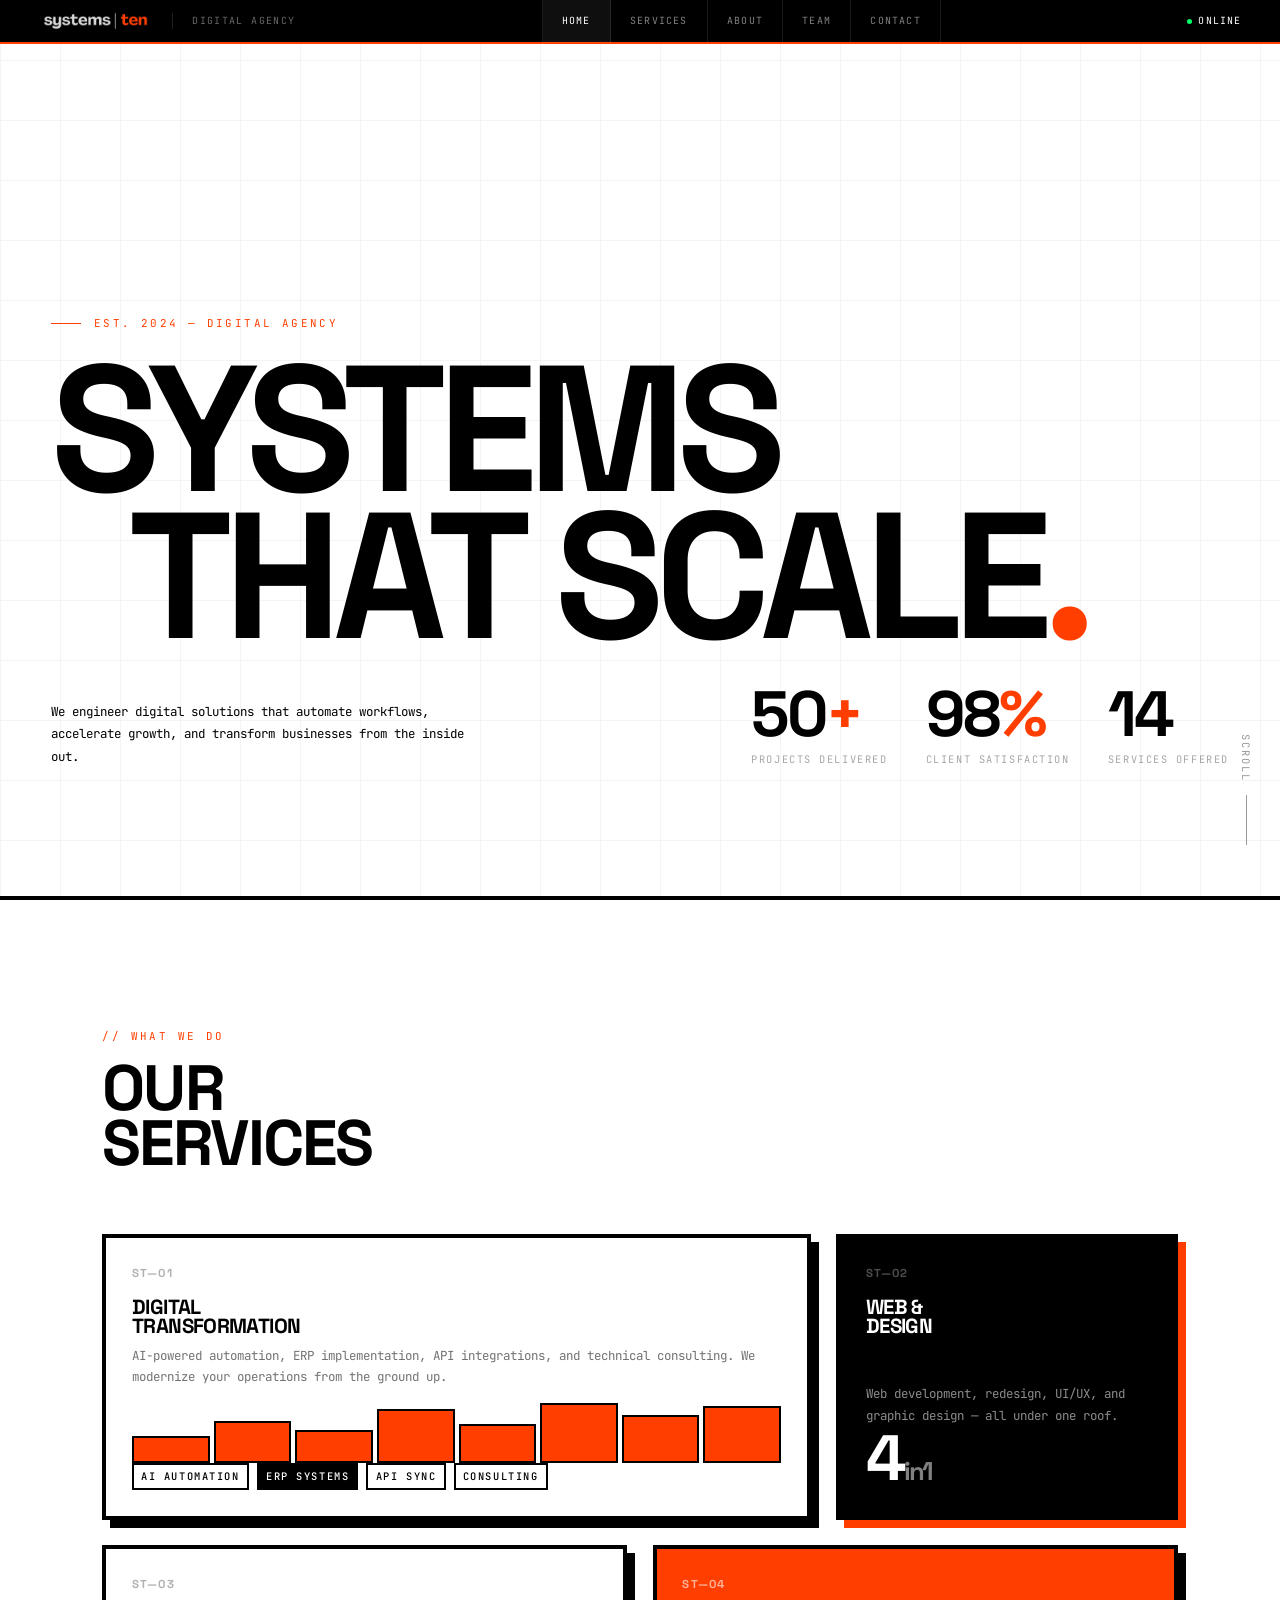
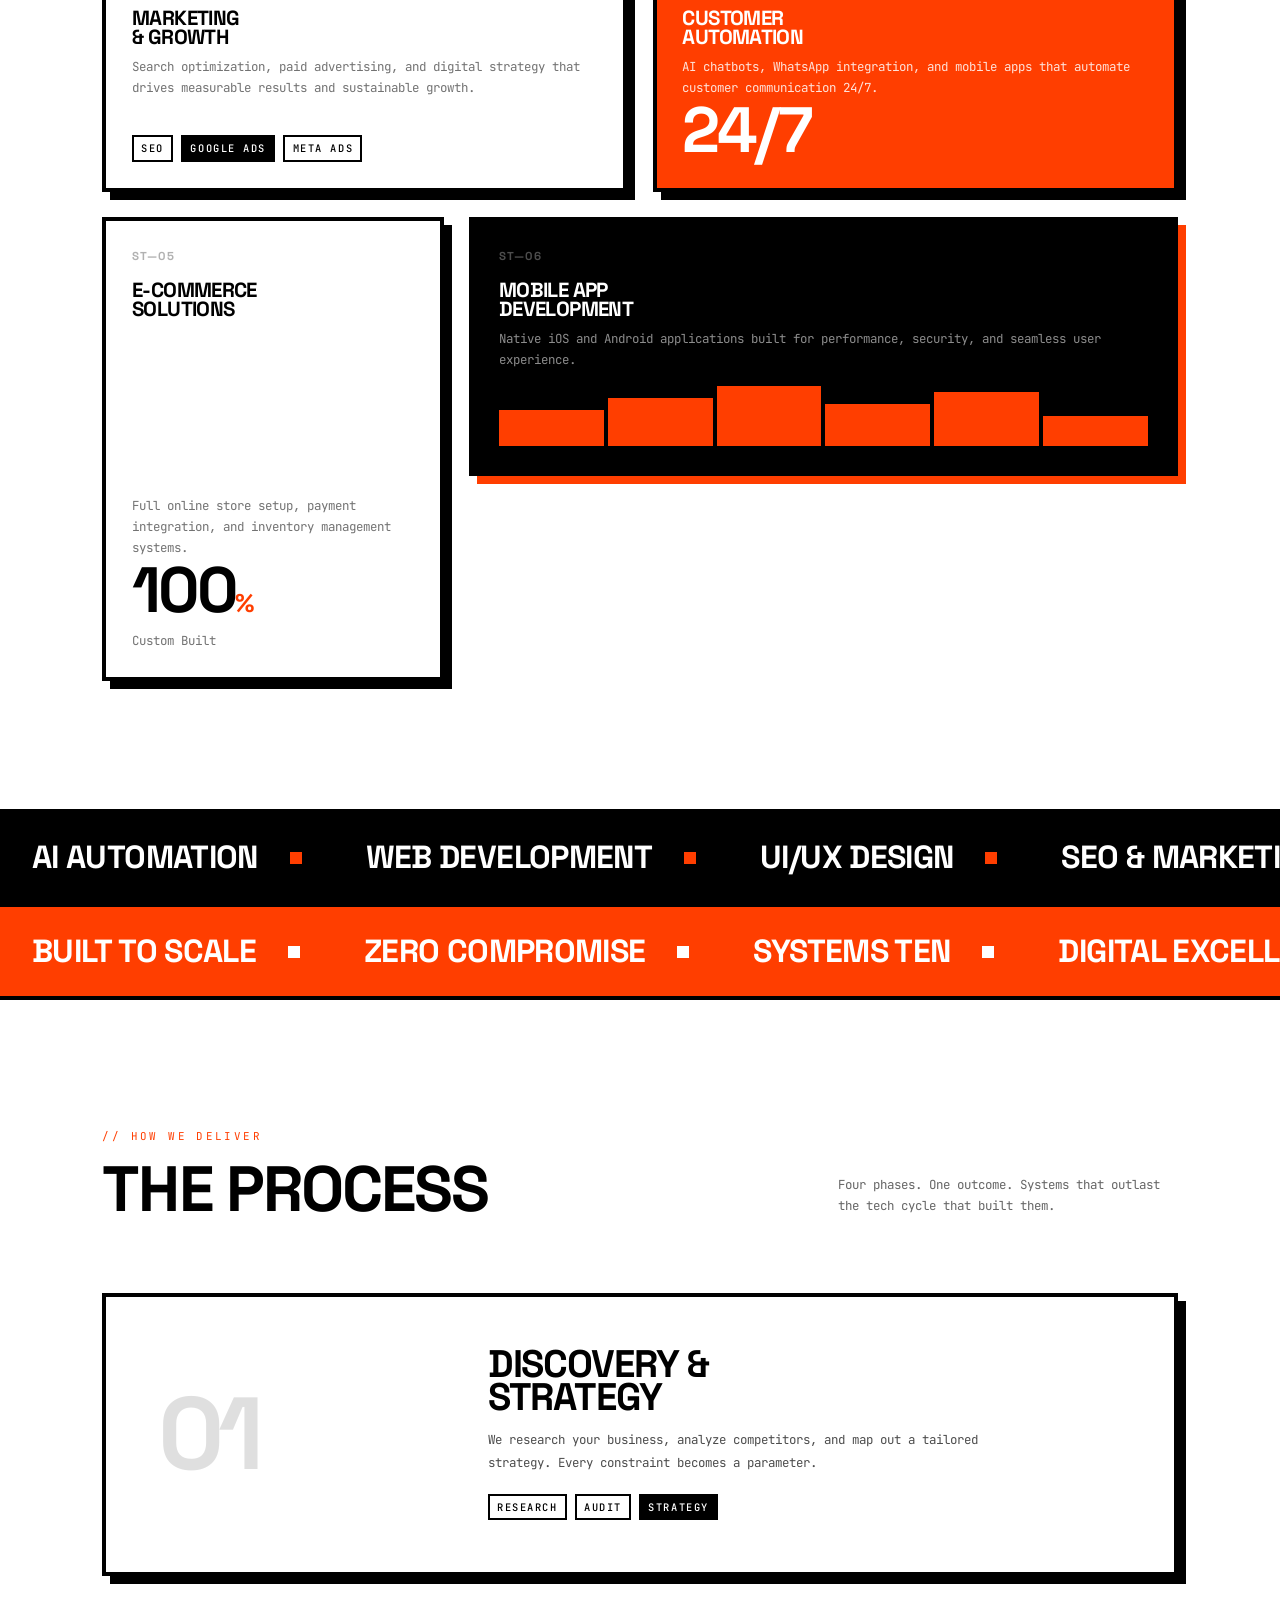
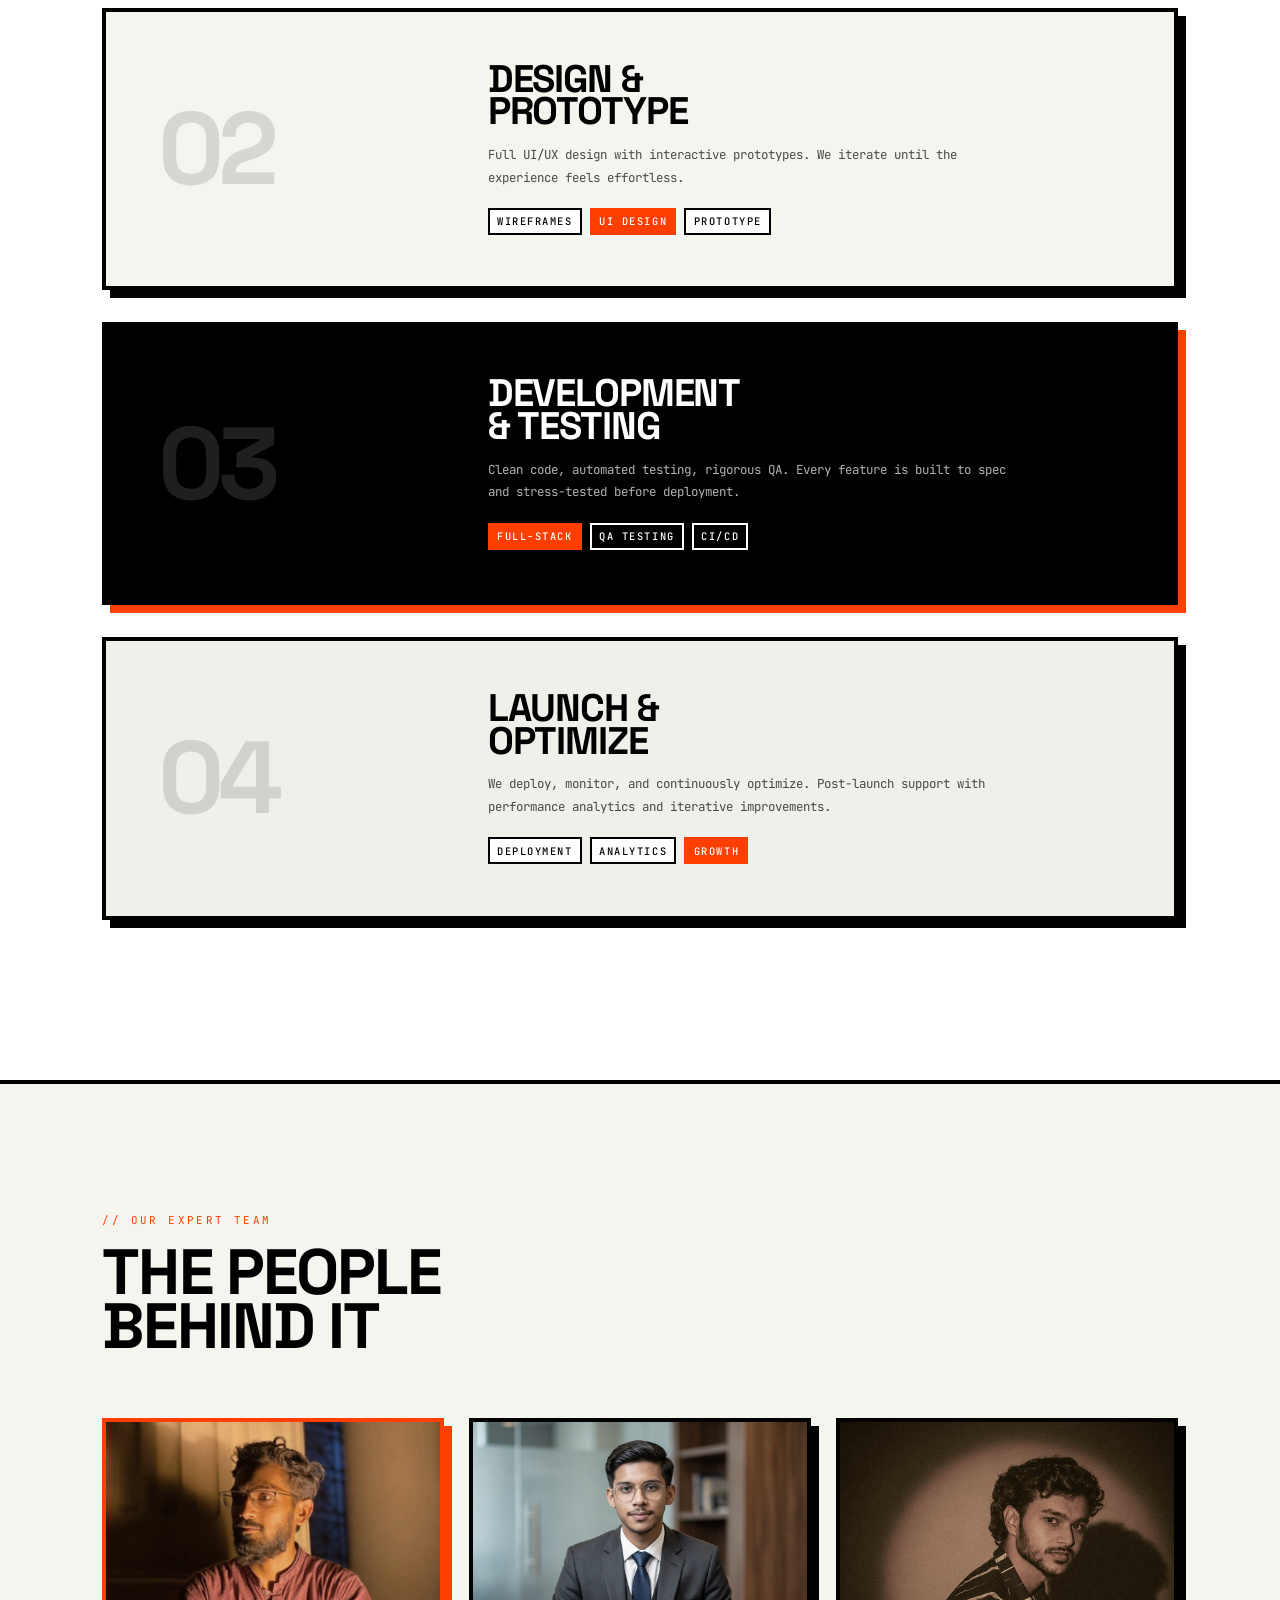
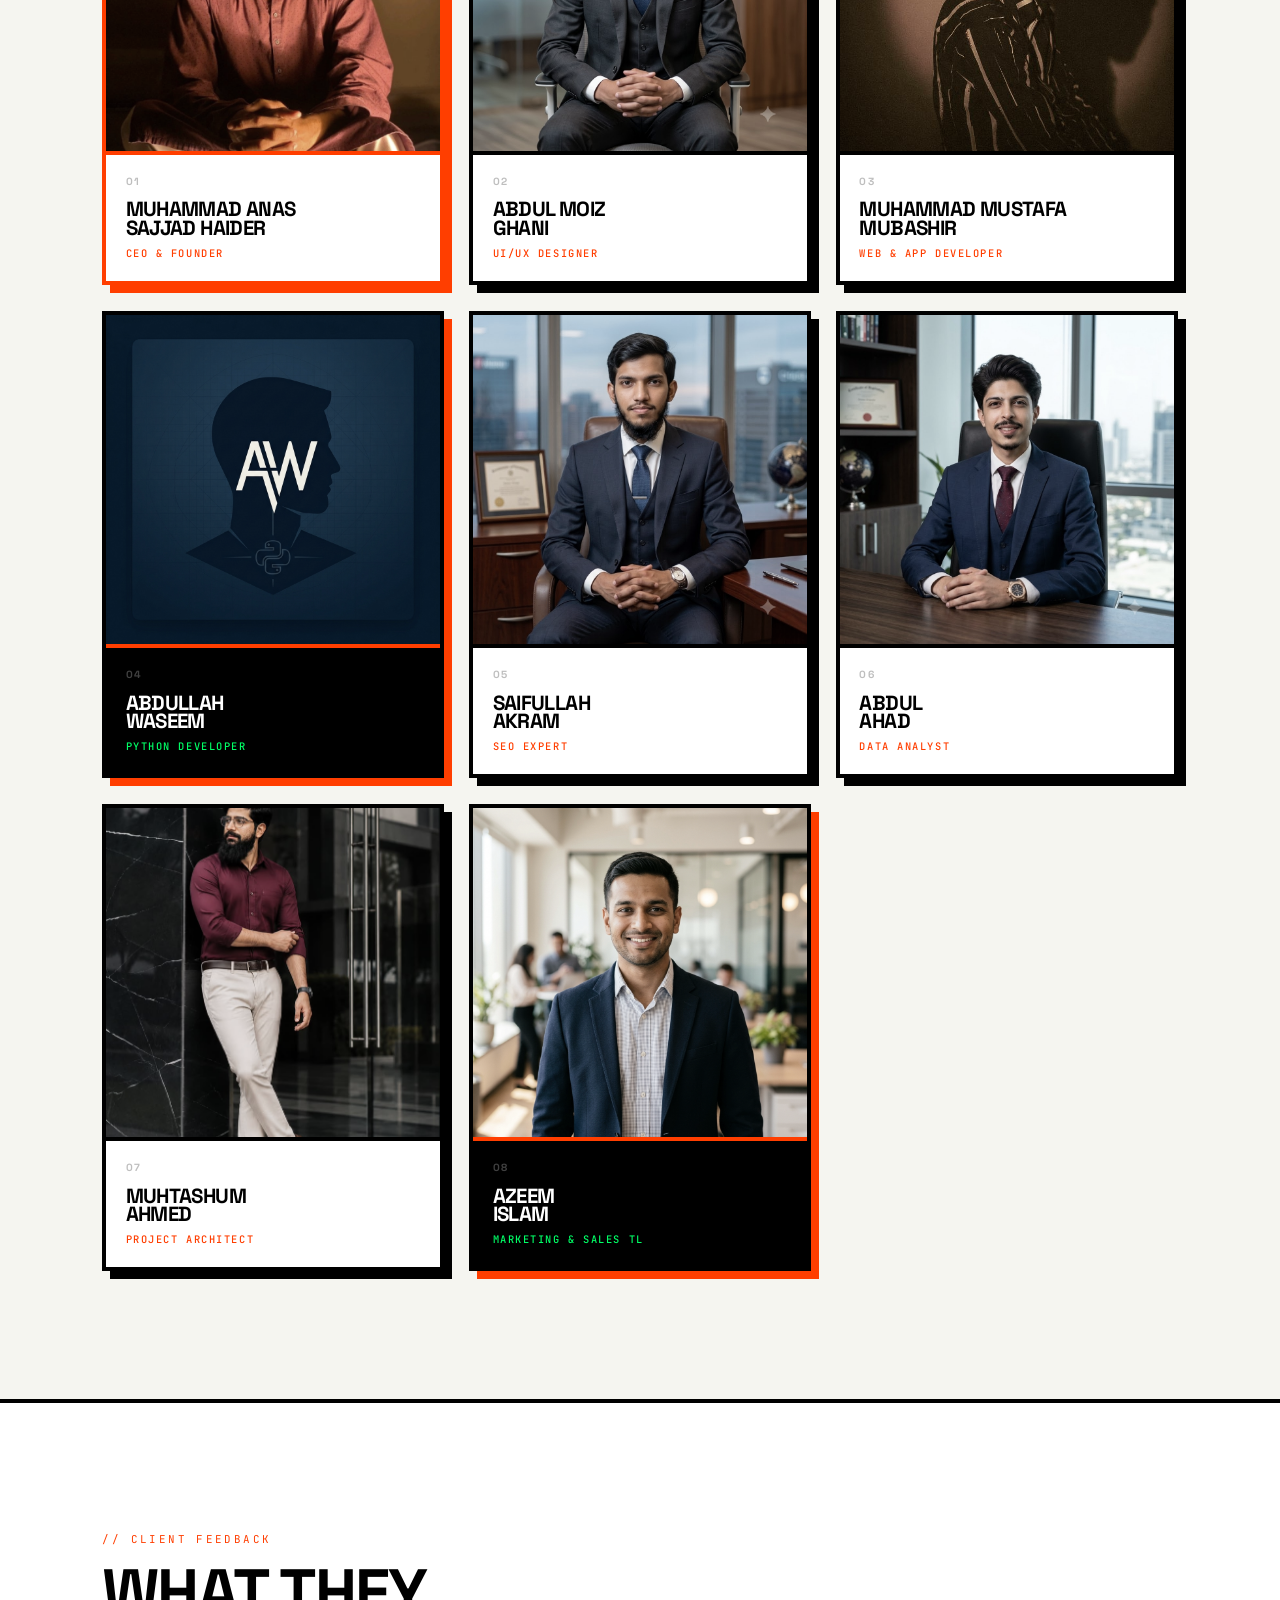
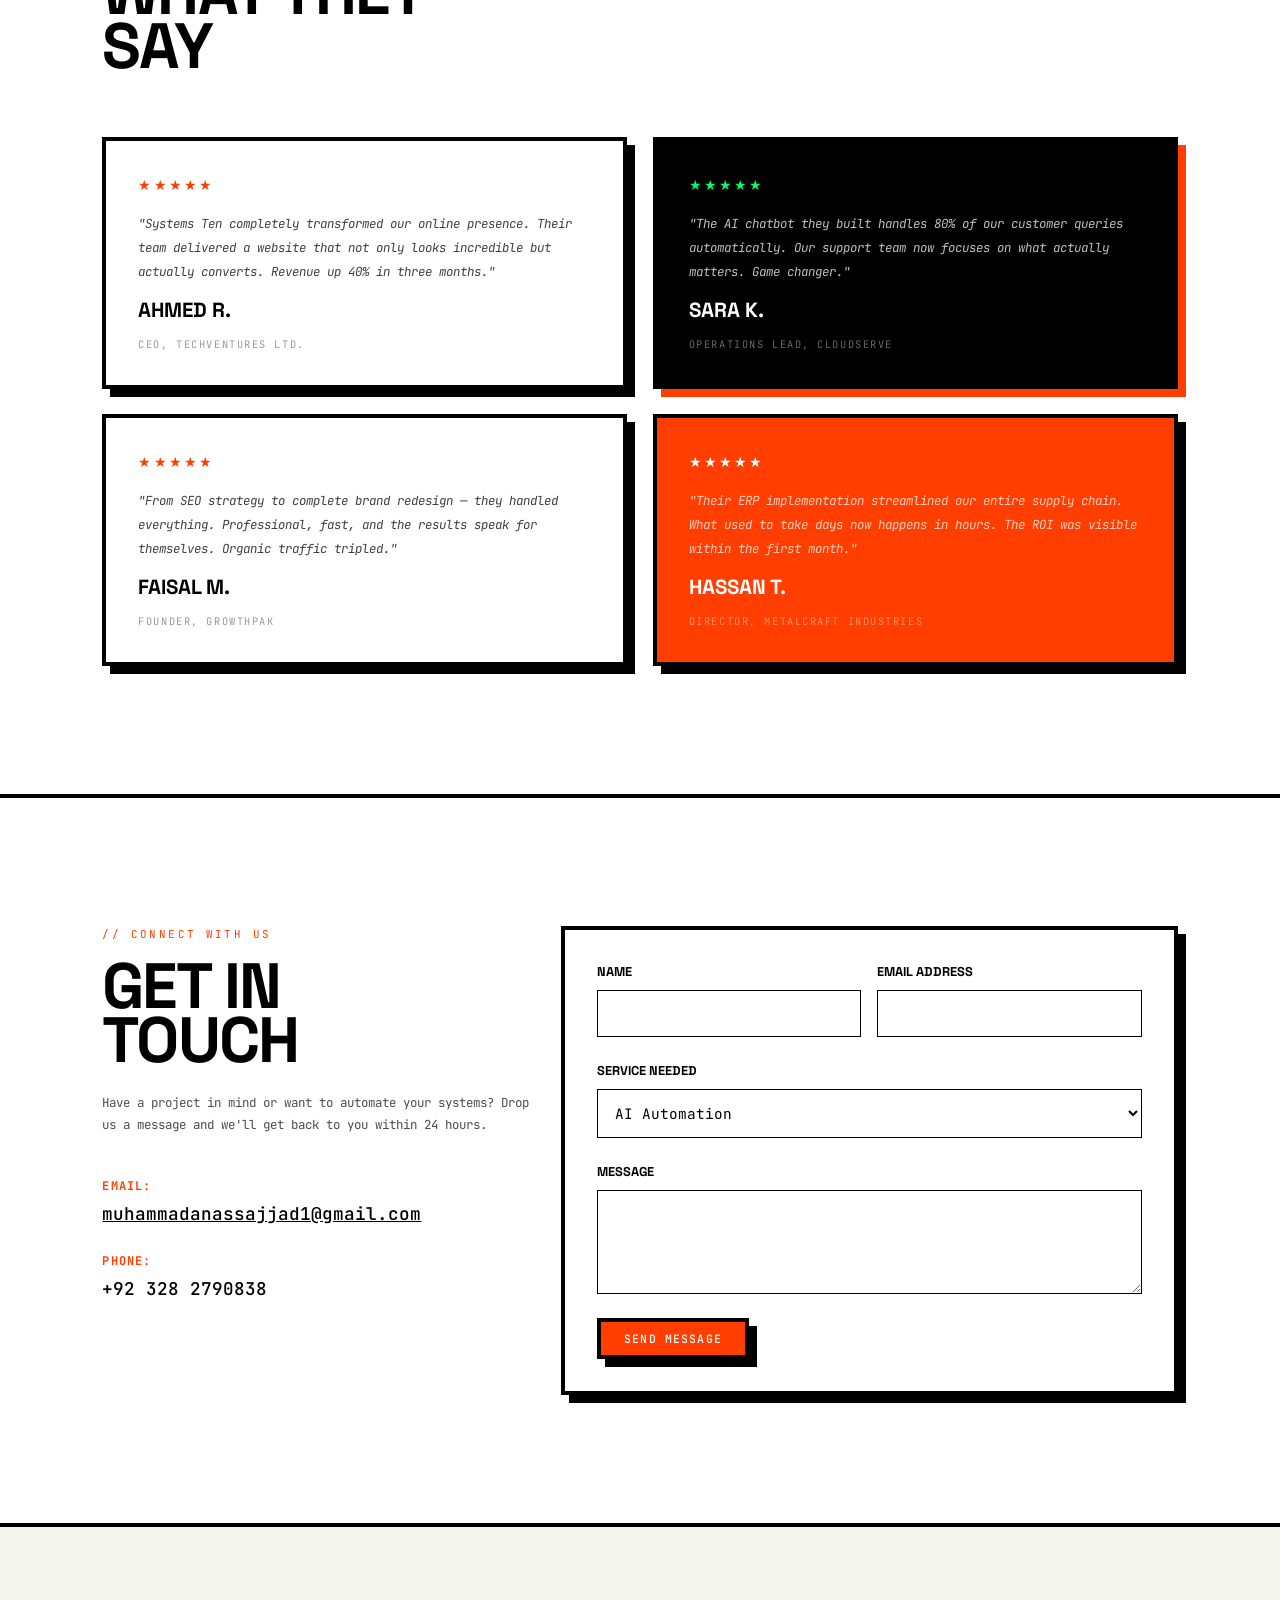
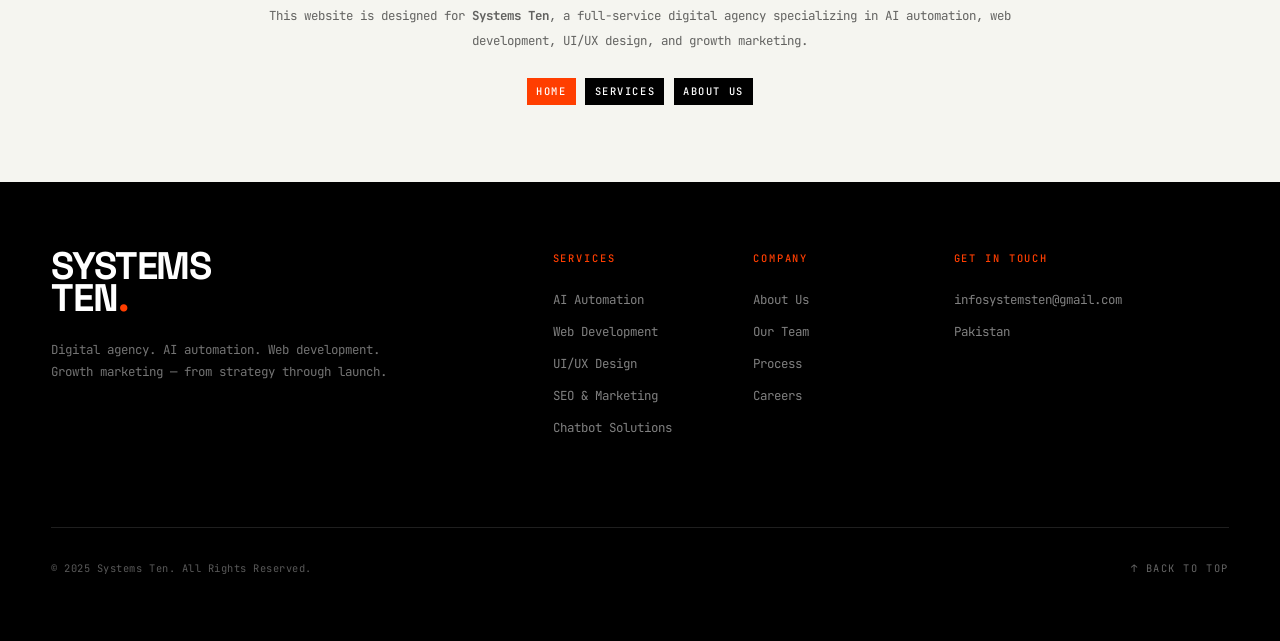
==== index.html @ d35c2219 "Add Muhtashum Ahmed and Azeem Islam to the team section" ====
<!DOCTYPE html>
<html lang="en">
<head>
<meta charset="UTF-8">
<meta name="viewport" content="width=device-width, initial-scale=1.0">
<link rel="icon" type="image/png" href="img/favicon.png">
<title>SYSTEMS TEN — Digital Agency That Builds Systems</title>
<meta name="description" content="Systems Ten delivers AI automation, web development, UI/UX design, and growth marketing. We build systems that scale.">
<link rel="preconnect" href="https://fonts.googleapis.com">
<link rel="preconnect" href="https://fonts.gstatic.com" crossorigin>
<link href="https://fonts.googleapis.com/css2?family=JetBrains+Mono:wght@400;500&family=Space+Grotesk:wght@400;700&display=swap" rel="stylesheet">
<link rel="stylesheet" href="css/axis-industrial.css">
<link rel="stylesheet" href="css/axis-main-page.css">

</head>
<body>

<!-- ====== HEADER ====== -->
<header class="header">
    <div class="header__inner">
        <div class="header__left">
            <a href="index.html" class="header__logo" aria-label="Systems Ten Home">
                <img src="img/logo.png" alt="systems | ten" class="header__logo-img">
            </a>
            <span class="header__sep"></span>
            <span class="header__product">Digital Agency</span>
        </div>
        <nav class="header__nav" id="headerNav">
            <a href="index.html" class="active">Home</a>
            <a href="landing-page.html">Services</a>
            <a href="the-observer.html">About</a>
            <a href="#team">Team</a>
            <a href="#contact">Contact</a>
        </nav>
        <div class="header__right">
            <div class="header__status"><span class="header__status-dot"></span><span>Online</span></div>
        </div>
        <button class="header__burger" id="headerBurger" aria-label="Toggle navigation" aria-expanded="false"><span></span><span></span><span></span></button>
    </div>
</header>


<!-- ====== HERO ====== -->
<section class="hero">
    <div class="hero__grid hero__grid--dense" aria-hidden="true"></div>
    <div class="hero__label reveal">Est. 2024 — Digital Agency</div>
    <h1 class="hero__title">
        <span class="line">Systems</span>
        <span class="line line--indent">That Scale<span class="accent-dot">.</span></span>
    </h1>
    <div class="hero__bottom">
        <p class="hero__desc reveal">We engineer digital solutions that automate workflows, accelerate growth, and transform businesses from the inside out.</p>
        <div class="hero__stats reveal">
            <div><div class="hero__stat-num">50<span class="accent">+</span></div><div class="hero__stat-label">Projects Delivered</div></div>
            <div><div class="hero__stat-num">98<span class="accent">%</span></div><div class="hero__stat-label">Client Satisfaction</div></div>
            <div><div class="hero__stat-num">14</div><div class="hero__stat-label">Services Offered</div></div>
        </div>
    </div>
    <div class="hero__scroll-cue" aria-hidden="true">Scroll</div>
</section>


<!-- ====== BENTO SERVICES ====== -->
<section class="section" id="services">
    <div class="container">
        <div class="section__header reveal">
            <div class="section__eyebrow">// What We Do</div>
            <h2 class="section__title">Our<br>Services</h2>
        </div>
        <div class="bento__grid">
            <a href="#contact" class="bento-card bento-card--wide reveal">
                <div class="bento-card__number">ST—01</div>
                <div><h3 class="bento-card__title">Digital<br>Transformation</h3><p class="bento-card__text">AI-powered automation, ERP implementation, API integrations, and technical consulting. We modernize your operations from the ground up.</p></div>
                <div class="bar-chart"><div class="bar-chart__col" style="height:45%"></div><div class="bar-chart__col" style="height:70%"></div><div class="bar-chart__col" style="height:55%"></div><div class="bar-chart__col" style="height:90%"></div><div class="bar-chart__col" style="height:65%"></div><div class="bar-chart__col" style="height:100%"></div><div class="bar-chart__col" style="height:80%"></div><div class="bar-chart__col" style="height:95%"></div></div>
                <div style="align-self:end;display:flex;flex-wrap:wrap;gap:0.5rem"><span class="tag">AI Automation</span><span class="tag tag--filled">ERP Systems</span><span class="tag">API Sync</span><span class="tag">Consulting</span></div>
            </a>
            <a href="#contact" class="bento-card bento-card--narrow bento-card--dark reveal">
                <div class="bento-card__number">ST—02</div>
                <h3 class="bento-card__title">Web &<br>Design</h3>
                <p class="bento-card__text" style="opacity:0.55">Web development, redesign, UI/UX, and graphic design — all under one roof.</p>
                <div class="bento-card__stat">4<span style="font-size:0.4em;opacity:0.5">in1</span></div>
            </a>
            <a href="#contact" class="bento-card bento-card--mid reveal">
                <div class="bento-card__number">ST—03</div>
                <div><h3 class="bento-card__title">Marketing<br>& Growth</h3><p class="bento-card__text">Search optimization, paid advertising, and digital strategy that drives measurable results and sustainable growth.</p></div>
                <div style="align-self:end;display:flex;flex-wrap:wrap;gap:0.5rem"><span class="tag">SEO</span><span class="tag tag--filled">Google Ads</span><span class="tag">Meta Ads</span></div>
            </a>
            <a href="#contact" class="bento-card bento-card--mid bento-card--safety reveal">
                <div class="bento-card__number" style="opacity:0.6">ST—04</div>
                <h3 class="bento-card__title">Customer<br>Automation</h3>
                <p class="bento-card__text" style="opacity:0.85">AI chatbots, WhatsApp integration, and mobile apps that automate customer communication 24/7.</p>
                <div class="bento-card__stat">24/7</div>
            </a>
            <a href="#contact" class="bento-card bento-card--narrow bento-card--tall reveal">
                <div class="bento-card__number">ST—05</div>
                <h3 class="bento-card__title">E-Commerce<br>Solutions</h3>
                <p class="bento-card__text">Full online store setup, payment integration, and inventory management systems.</p>
                <div style="align-self:end"><div class="bento-card__stat">100<span class="accent" style="font-size:0.4em">%</span></div><div class="bento-card__text" style="margin-top:0.5rem">Custom Built</div></div>
            </a>
            <a href="#contact" class="bento-card bento-card--wide bento-card--dark reveal">
                <div class="bento-card__number">ST—06</div>
                <div><h3 class="bento-card__title">Mobile App<br>Development</h3><p class="bento-card__text" style="opacity:0.55">Native iOS and Android applications built for performance, security, and seamless user experience.</p></div>
                <div class="bar-chart"><div class="bar-chart__col" style="height:60%"></div><div class="bar-chart__col" style="height:80%"></div><div class="bar-chart__col" style="height:100%"></div><div class="bar-chart__col" style="height:70%"></div><div class="bar-chart__col" style="height:90%"></div><div class="bar-chart__col" style="height:50%"></div></div>
            </a>
        </div>
    </div>
</section>


<!-- ====== TICKER ====== -->
<div class="ticker" aria-hidden="true"><div class="ticker__track"><span class="ticker__item">AI Automation</span><span class="ticker__item">Web Development</span><span class="ticker__item">UI/UX Design</span><span class="ticker__item">SEO & Marketing</span><span class="ticker__item">Chatbot Solutions</span><span class="ticker__item">ERP Systems</span><span class="ticker__item">Graphic Design</span><span class="ticker__item">E-Commerce</span><span class="ticker__item">AI Automation</span><span class="ticker__item">Web Development</span><span class="ticker__item">UI/UX Design</span><span class="ticker__item">SEO & Marketing</span><span class="ticker__item">Chatbot Solutions</span><span class="ticker__item">ERP Systems</span><span class="ticker__item">Graphic Design</span><span class="ticker__item">E-Commerce</span></div></div>
<div class="ticker ticker--reverse ticker--safety" aria-hidden="true"><div class="ticker__track"><span class="ticker__item">Built to Scale</span><span class="ticker__item">Zero Compromise</span><span class="ticker__item">Systems Ten</span><span class="ticker__item">Digital Excellence</span><span class="ticker__item">On Time — On Budget</span><span class="ticker__item">Systems Ten</span><span class="ticker__item">Built to Scale</span><span class="ticker__item">Zero Compromise</span><span class="ticker__item">Systems Ten</span><span class="ticker__item">Digital Excellence</span><span class="ticker__item">On Time — On Budget</span><span class="ticker__item">Systems Ten</span></div></div>


<!-- ====== THE PROCESS ====== -->
<section class="section" id="process">
    <div class="container">
        <div class="stack__header reveal">
            <div><div class="section__eyebrow">// How We Deliver</div><h2 class="section__title">The Process</h2></div>
            <p class="stack__subtitle">Four phases. One outcome. Systems that outlast the tech cycle that built them.</p>
        </div>
        <div>
            <article class="stack__card reveal"><div class="stack__card-left"><div class="stack__card-step">01</div></div><div class="stack__card-right"><h3 class="stack__card-title">Discovery &<br>Strategy</h3><p class="stack__card-text">We research your business, analyze competitors, and map out a tailored strategy. Every constraint becomes a parameter.</p><div class="stack__card-tags"><span class="tag">Research</span><span class="tag">Audit</span><span class="tag tag--filled">Strategy</span></div></div></article>
            <article class="stack__card reveal"><div class="stack__card-left"><div class="stack__card-step">02</div></div><div class="stack__card-right"><h3 class="stack__card-title">Design &<br>Prototype</h3><p class="stack__card-text">Full UI/UX design with interactive prototypes. We iterate until the experience feels effortless.</p><div class="stack__card-tags"><span class="tag">Wireframes</span><span class="tag tag--safety">UI Design</span><span class="tag">Prototype</span></div></div></article>
            <article class="stack__card reveal"><div class="stack__card-left"><div class="stack__card-step">03</div></div><div class="stack__card-right"><h3 class="stack__card-title">Development<br>& Testing</h3><p class="stack__card-text">Clean code, automated testing, rigorous QA. Every feature is built to spec and stress-tested before deployment.</p><div class="stack__card-tags"><span class="tag tag--filled">Full-Stack</span><span class="tag">QA Testing</span><span class="tag">CI/CD</span></div></div></article>
            <article class="stack__card reveal"><div class="stack__card-left"><div class="stack__card-step">04</div></div><div class="stack__card-right"><h3 class="stack__card-title">Launch &<br>Optimize</h3><p class="stack__card-text">We deploy, monitor, and continuously optimize. Post-launch support with performance analytics and iterative improvements.</p><div class="stack__card-tags"><span class="tag">Deployment</span><span class="tag">Analytics</span><span class="tag tag--safety">Growth</span></div></div></article>
        </div>
    </div>
</section>


<!-- ====== TEAM ====== -->
<section class="section section--surface" id="team">
    <div class="container">
        <div class="section__header reveal">
            <div class="section__eyebrow">// Our Expert Team</div>
            <h2 class="section__title">The People<br>Behind It</h2>
        </div>
        <div class="team__grid">
            <div class="team-card team-card--featured reveal">
                <div class="team-card__img-wrap"><img src="img/anas.png" alt="Muhammad Anas Sajjad Haider" class="team-card__img" loading="lazy"></div>
                <div class="team-card__info">
                    <div class="team-card__number">01</div>
                    <h3 class="team-card__name">Muhammad Anas<br>Sajjad Haider</h3>
                    <div class="team-card__role">CEO & Founder</div>
                </div>
            </div>
            <div class="team-card reveal">
                <div class="team-card__img-wrap"><img src="img/moiz.jpg" alt="Abdul Moiz Ghani" class="team-card__img" loading="lazy"></div>
                <div class="team-card__info">
                    <div class="team-card__number">02</div>
                    <h3 class="team-card__name">Abdul Moiz<br>Ghani</h3>
                    <div class="team-card__role">UI/UX Designer</div>
                </div>
            </div>
            <div class="team-card reveal">
                <div class="team-card__img-wrap"><img src="img/mustafa.png" alt="Muhammad Mustafa Mubashir" class="team-card__img" loading="lazy"></div>
                <div class="team-card__info">
                    <div class="team-card__number">03</div>
                    <h3 class="team-card__name">Muhammad Mustafa<br>Mubashir</h3>
                    <div class="team-card__role">Web & App Developer</div>
                </div>
            </div>
            <div class="team-card team-card--dark reveal">
                <div class="team-card__img-wrap"><img src="img/abdullah.png" alt="Abdullah Waseem" class="team-card__img" loading="lazy"></div>
                <div class="team-card__info">
                    <div class="team-card__number">04</div>
                    <h3 class="team-card__name">Abdullah<br>Waseem</h3>
                    <div class="team-card__role">Python Developer</div>
                </div>
            </div>
            <div class="team-card reveal">
                <div class="team-card__img-wrap"><img src="img/saif.jpg" alt="Saifullah Akram" class="team-card__img" loading="lazy"></div>
                <div class="team-card__info">
                    <div class="team-card__number">05</div>
                    <h3 class="team-card__name">Saifullah<br>Akram</h3>
                    <div class="team-card__role">SEO Expert</div>
                </div>
            </div>
            <div class="team-card reveal">
                <div class="team-card__img-wrap"><img src="img/ahad.jpg" alt="Abdul Ahad" class="team-card__img" loading="lazy"></div>
                <div class="team-card__info">
                    <div class="team-card__number">06</div>
                    <h3 class="team-card__name">Abdul<br>Ahad</h3>
                    <div class="team-card__role">Data Analyst</div>
                </div>
            </div>
            <div class="team-card reveal">
                <div class="team-card__img-wrap"><img src="img/muhtashum.png" alt="Muhtashum Ahmed" class="team-card__img" loading="lazy"></div>
                <div class="team-card__info">
                    <div class="team-card__number">07</div>
                    <h3 class="team-card__name">Muhtashum<br>Ahmed</h3>
                    <div class="team-card__role">Project Architect</div>
                </div>
            </div>
            <div class="team-card team-card--dark reveal">
                <div class="team-card__img-wrap"><img src="img/azeem.png" alt="Azeem Islam" class="team-card__img" loading="lazy"></div>
                <div class="team-card__info">
                    <div class="team-card__number">08</div>
                    <h3 class="team-card__name">Azeem<br>Islam</h3>
                    <div class="team-card__role">Marketing & Sales TL</div>
                </div>
            </div>
        </div>
    </div>
</section>


<!-- ====== TESTIMONIALS ====== -->
<section class="section" id="testimonials">
    <div class="container">
        <div class="section__header reveal">
            <div class="section__eyebrow">// Client Feedback</div>
            <h2 class="section__title">What They<br>Say</h2>
        </div>
        <div class="testimonial__grid">
            <article class="testimonial-card reveal">
                <div class="testimonial-card__stars">★★★★★</div>
                <blockquote class="testimonial-card__quote">"Systems Ten completely transformed our online presence. Their team delivered a website that not only looks incredible but actually converts. Revenue up 40% in three months."</blockquote>
                <div class="testimonial-card__author">Ahmed R.</div>
                <div class="testimonial-card__company">CEO, TechVentures Ltd.</div>
            </article>
            <article class="testimonial-card testimonial-card--dark reveal">
                <div class="testimonial-card__stars">★★★★★</div>
                <blockquote class="testimonial-card__quote">"The AI chatbot they built handles 80% of our customer queries automatically. Our support team now focuses on what actually matters. Game changer."</blockquote>
                <div class="testimonial-card__author">Sara K.</div>
                <div class="testimonial-card__company">Operations Lead, CloudServe</div>
            </article>
            <article class="testimonial-card reveal">
                <div class="testimonial-card__stars">★★★★★</div>
                <blockquote class="testimonial-card__quote">"From SEO strategy to complete brand redesign — they handled everything. Professional, fast, and the results speak for themselves. Organic traffic tripled."</blockquote>
                <div class="testimonial-card__author">Faisal M.</div>
                <div class="testimonial-card__company">Founder, GrowthPak</div>
            </article>
            <article class="testimonial-card testimonial-card--safety reveal">
                <div class="testimonial-card__stars">★★★★★</div>
                <blockquote class="testimonial-card__quote">"Their ERP implementation streamlined our entire supply chain. What used to take days now happens in hours. The ROI was visible within the first month."</blockquote>
                <div class="testimonial-card__author">Hassan T.</div>
                <div class="testimonial-card__company">Director, MetalCraft Industries</div>
            </article>
        </div>
    </div>
</section>


<!-- ====== CONTACT ====== -->
<section class="section" id="contact">
    <div class="container">
        <div class="grid-12">
            <div class="reveal contact__info">
                <div class="section__eyebrow">// Connect with us</div>
                <h2 class="section__title">Get In<br>Touch</h2>
                <p style="margin-top: 1.5rem; opacity: 0.7; font-size: var(--fs-data); line-height: 1.8;">
                    Have a project in mind or want to automate your systems? Drop us a message and we'll get back to you within 24 hours.
                </p>
                <div style="margin-top: 2.5rem; display: flex; flex-direction: column; gap: 1.5rem;">
                    <div>
                        <span style="color: var(--safety); font-weight: bold; font-family: 'JetBrains Mono', monospace; text-transform: uppercase; font-size: 0.75rem; letter-spacing: 0.1em; display: block; margin-bottom: 0.25rem;">Email:</span>
                        <a href="mailto:muhammadanassajjad1@gmail.com" style="font-family: 'JetBrains Mono', monospace; font-size: 1.1rem; font-weight: 500; text-decoration: underline;">muhammadanassajjad1@gmail.com</a>
                    </div>
                    <div>
                        <span style="color: var(--safety); font-weight: bold; font-family: 'JetBrains Mono', monospace; text-transform: uppercase; font-size: 0.75rem; letter-spacing: 0.1em; display: block; margin-bottom: 0.25rem;">Phone:</span>
                        <a href="tel:+923282790838" style="font-family: 'JetBrains Mono', monospace; font-size: 1.1rem; font-weight: 500;">+92 328 2790838</a>
                    </div>
                </div>
            </div>
            
            <div class="reveal contact__form-container">
                <form action="https://formsubmit.co/muhammadanassajjad1@gmail.com" method="POST" class="contact-form">
                    <!-- Formsubmit config -->
                    <input type="hidden" name="_subject" value="New Contact Form Submission - Systems Ten">
                    <input type="hidden" name="_template" value="table">
                    
                    <div class="contact-form__row">
                        <div style="display: flex; flex-direction: column; gap: 0.5rem;">
                            <label for="name" style="font-family: 'Space Grotesk', sans-serif; font-size: 0.8rem; font-weight: 700; text-transform: uppercase;">Name</label>
                            <input type="text" id="name" name="name" required style="padding: 0.8rem; border: var(--border-thin); font-family: 'JetBrains Mono', monospace; font-size: 0.9rem; background: var(--base); outline: none;">
                        </div>
                        <div style="display: flex; flex-direction: column; gap: 0.5rem;">
                            <label for="email" style="font-family: 'Space Grotesk', sans-serif; font-size: 0.8rem; font-weight: 700; text-transform: uppercase;">Email Address</label>
                            <input type="email" id="email" name="email" required style="padding: 0.8rem; border: var(--border-thin); font-family: 'JetBrains Mono', monospace; font-size: 0.9rem; background: var(--base); outline: none;">
                        </div>
                    </div>
                    
                    <div style="display: flex; flex-direction: column; gap: 0.5rem;">
                        <label for="service" style="font-family: 'Space Grotesk', sans-serif; font-size: 0.8rem; font-weight: 700; text-transform: uppercase;">Service Needed</label>
                        <select id="service" name="service" style="padding: 0.8rem; border: var(--border-thin); font-family: 'JetBrains Mono', monospace; font-size: 0.9rem; background: var(--base); outline: none;">
                            <option value="AI Automation">AI Automation</option>
                            <option value="Web Development">Web & App Development</option>
                            <option value="UI/UX Design">UI/UX Design</option>
                            <option value="Growth Marketing">Growth Marketing & SEO</option>
                            <option value="ERP / CRM Systems">ERP / CRM (Odoo)</option>
                            <option value="Other">Other / General Inquiry</option>
                        </select>
                    </div>
                    
                    <div style="display: flex; flex-direction: column; gap: 0.5rem;">
                        <label for="message" style="font-family: 'Space Grotesk', sans-serif; font-size: 0.8rem; font-weight: 700; text-transform: uppercase;">Message</label>
                        <textarea id="message" name="message" rows="4" required style="padding: 0.8rem; border: var(--border-thin); font-family: 'JetBrains Mono', monospace; font-size: 0.9rem; background: var(--base); outline: none; resize: vertical;"></textarea>
                    </div>
                    
                    <button type="submit" class="btn btn--primary" style="align-self: flex-start;">Send Message</button>
                </form>
            </div>
        </div>
    </div>
</section>


<!-- ====== ABOUT ====== -->
<section class="about">
    <div class="about__inner">
        <p class="about__text">
            This website is designed for <strong>Systems Ten</strong>, a full-service digital agency specializing in
            AI automation, web development, UI/UX design, and growth marketing.
        </p>
        <div class="about__links">
            <a href="index.html" class="tag tag--safety">Home</a>
            <a href="landing-page.html" class="tag tag--filled">Services</a>
            <a href="the-observer.html" class="tag tag--filled">About Us</a>
        </div>
    </div>
</section>


<!-- ====== FOOTER ====== -->
<footer class="footer">
    <div class="footer__inner">
        <div class="footer__top">
            <div class="footer__brand">
                <h2 class="font-display footer__brand-name">systems<br>ten<span class="accent">.</span></h2>
                <p class="footer__brand-desc">Digital agency. AI automation. Web development. Growth marketing — from strategy through launch.</p>
            </div>
            <div class="footer__col"><div class="footer__col-title">Services</div><a href="landing-page.html">AI Automation</a><a href="landing-page.html">Web Development</a><a href="landing-page.html">UI/UX Design</a><a href="landing-page.html">SEO & Marketing</a><a href="landing-page.html">Chatbot Solutions</a></div>
            <div class="footer__col"><div class="footer__col-title">Company</div><a href="the-observer.html">About Us</a><a href="#team">Our Team</a><a href="#process">Process</a><a href="#">Careers</a></div>
            <div class="footer__col"><div class="footer__col-title">Get in Touch</div><a href="mailto:infosystemsten@gmail.com">infosystemsten@gmail.com</a><a href="#">Pakistan</a></div>
        </div>
        <div class="footer__bottom">
            <span class="footer__copy">&copy; 2025 Systems Ten. All Rights Reserved.</span>
            <button class="footer__back-top" id="backToTop" aria-label="Back to top">↑ Back to Top</button>
        </div>
    </div>
</footer>

<script src="js/axis-script.js"></script>
</body>
</html>
---- css/axis-industrial.css ----
/* ============================================================
   AXIS INDUSTRIAL — COMMON CSS
   ============================================================
   1. RESET & VARIABLES
   2. BASE TYPOGRAPHY
   3. UTILITY CLASSES
   4. BUTTONS
   5. HEADER / NAV
   6. HERO (BASE)
   7. SECTION SHARED
   8. BENTO / SPEC CARD BASE
   9. TICKER
   10. FOOTER
   11. SCROLL REVEAL
   12. RESPONSIVE — BASE
   ============================================================ */

/* ----- 1. RESET & VARIABLES ----- */
*, *::before, *::after {
    margin: 0;
    padding: 0;
    box-sizing: border-box;
}

:root {
    /* Palette */
    --base: #FFFFFF;
    --ink: #000000;
    --safety: #FF3E00;
    --muted: #888888;
    --surface: #F5F5F0;
    --term-bg: #08080A;
    --term-green: #00FF66;
    --term-amber: #FFAA00;

    /* Borders & Shadows */
    --border: 4px solid var(--ink);
    --border-thin: 1px solid var(--ink);
    --border-hair: 1px solid rgba(0,0,0,0.10);
    --shadow: 8px 8px 0px var(--ink);
    --shadow-safety: 8px 8px 0px var(--safety);
    --shadow-hover: 4px 4px 0px var(--ink);

    /* Type Scale */
    --fs-hero: clamp(4rem, 14vw, 14rem);
    --fs-h1: clamp(2.4rem, 5vw, 5rem);
    --fs-h2: clamp(1.6rem, 3vw, 3rem);
    --fs-h3: clamp(1.1rem, 1.6vw, 1.5rem);
    --fs-body: clamp(0.9rem, 1.1vw, 1.1rem);
    --fs-data: clamp(0.78rem, 0.9vw, 0.95rem);
    --fs-micro: 0.62rem;
    --fs-ticker: clamp(1.4rem, 2.5vw, 2.5rem);
    --fs-stat: clamp(2.4rem, 5vw, 4.5rem);
    --fs-spec-val: clamp(2rem, 4vw, 3.5rem);

    /* Spacing */
    --gap: clamp(1rem, 2vw, 2rem);
    --section-pad: clamp(4rem, 10vw, 10rem) clamp(1rem, 4vw, 4rem);

    /* Layout */
    --cols: 12;
    --header-h: 44px;
}

html {
    scroll-behavior: smooth;
    -webkit-text-size-adjust: 100%;
}

body {
    font-family: 'JetBrains Mono', monospace;
    font-weight: 400;
    font-size: var(--fs-body);
    line-height: 1.6;
    color: var(--ink);
    background-color: var(--base);
    overflow-x: hidden;
}

img { max-width: 100%; display: block; }
a { color: inherit; text-decoration: none; }
ul { list-style: none; }

::selection {
    background: var(--safety);
    color: var(--base);
}


/* ----- 2. BASE TYPOGRAPHY ----- */
h1, h2, h3, h4, h5, h6,
.font-display {
    font-family: 'Space Grotesk', sans-serif;
    font-weight: 700;
    text-transform: uppercase;
    line-height: 0.85;
    letter-spacing: -0.03em;
}


/* ----- 3. UTILITY CLASSES ----- */
.container {
    width: 100%;
    max-width: 1440px;
    margin: 0 auto;
    padding-inline: clamp(1rem, 4vw, 4rem);
}

.grid-12 {
    display: grid;
    grid-template-columns: repeat(var(--cols), 1fr);
    gap: var(--gap);
}

.accent { color: var(--safety); }

.tag {
    display: inline-block;
    font-family: 'JetBrains Mono', monospace;
    font-size: 0.65rem;
    font-weight: 500;
    text-transform: uppercase;
    letter-spacing: 0.15em;
    padding: 0.3em 0.7em;
    border: 2px solid var(--ink);
    background: var(--base);
}

.tag--filled {
    background: var(--ink);
    color: var(--base);
}

.tag--safety {
    background: var(--safety);
    color: var(--base);
    border-color: var(--safety);
}

.tag--ghost {
    border-color: var(--muted);
    color: var(--muted);
    background: transparent;
}


/* ----- 4. BUTTONS ----- */
.btn {
    font-family: 'JetBrains Mono', monospace;
    font-size: 0.72rem;
    font-weight: 500;
    text-transform: uppercase;
    letter-spacing: 0.1em;
    padding: 0.8em 2em;
    border: var(--border);
    cursor: pointer;
    transition: none;
    display: inline-block;
    text-align: center;
}

.btn--primary {
    background: var(--safety);
    color: var(--base);
    box-shadow: var(--shadow);
}

.btn--primary:hover {
    transform: translate(-4px, -4px);
    box-shadow: 12px 12px 0px var(--ink);
}

.btn--primary:active {
    transform: translate(4px, 4px);
    box-shadow: 0 0 0 var(--ink);
}

.btn--ghost {
    background: var(--base);
    color: var(--ink);
    box-shadow: var(--shadow);
}

.btn--ghost:hover {
    background: var(--ink);
    color: var(--base);
    transform: translate(-4px, -4px);
    box-shadow: 12px 12px 0px var(--ink);
}


/* ----- 5. HEADER / NAV ----- */
.header {
    position: fixed;
    top: 0;
    left: 0;
    width: 100%;
    height: var(--header-h);
    z-index: 1000;
    background: var(--ink);
    color: var(--base);
    border-bottom: 2px solid var(--safety);
    display: flex;
    align-items: center;
    padding: 0 clamp(1rem, 3vw, 3rem);
}

.header__inner {
    width: 100%;
    max-width: 1440px;
    margin: 0 auto;
    display: flex;
    align-items: center;
    justify-content: space-between;
    gap: 1rem;
}

.header__left {
    display: flex;
    align-items: center;
    gap: 1.2rem;
}

.header__logo {
    font-family: 'Space Grotesk', sans-serif;
    font-weight: 700;
    font-size: 0.8rem;
    text-transform: uppercase;
    letter-spacing: 0.05em;
    display: flex;
    align-items: center;
    gap: 0.5rem;
    white-space: nowrap;
}

.header__logo-img {
    height: 28px;
    width: auto;
    display: block;
}

.header__logo-mark {
    width: 22px;
    height: 22px;
    border: 2px solid var(--safety);
    display: flex;
    align-items: center;
    justify-content: center;
    flex-shrink: 0;
}

.header__logo-mark svg {
    width: 12px;
    height: 12px;
}

.header__sep {
    width: 1px;
    height: 16px;
    background: rgba(255,255,255,0.12);
}

.header__product {
    font-size: var(--fs-micro);
    letter-spacing: 0.14em;
    text-transform: uppercase;
    opacity: 0.4;
}

/* Light-switch nav cells */
.header__nav {
    display: flex;
    align-items: stretch;
    height: var(--header-h);
    border-left: 1px solid rgba(255,255,255,0.10);
}

.header__nav a {
    font-family: 'JetBrains Mono', monospace;
    font-size: var(--fs-micro);
    text-transform: uppercase;
    letter-spacing: 0.12em;
    padding: 0 1.2rem;
    display: flex;
    align-items: center;
    border-right: 1px solid rgba(255,255,255,0.10);
    color: rgba(255,255,255,0.5);
    transition: background 0s, color 0s;
}

.header__nav a:hover {
    background: var(--safety);
    color: var(--base);
}

/* Active page highlight */
.header__nav a.active {
    background: rgba(255,255,255,0.06);
    color: var(--base);
}

.header__right {
    display: flex;
    align-items: center;
    gap: 1.2rem;
}

.header__status {
    display: flex;
    align-items: center;
    gap: 0.4rem;
    font-size: var(--fs-micro);
    text-transform: uppercase;
    letter-spacing: 0.12em;
}

.header__status-dot {
    width: 5px;
    height: 5px;
    border-radius: 50%;
    background: var(--term-green);
    animation: pulse 2s ease-in-out infinite;
}

@keyframes pulse {
    0%, 100% { opacity: 1; }
    50% { opacity: 0.4; }
}

.header__clock {
    font-family: 'JetBrains Mono', monospace;
    font-size: var(--fs-micro);
    font-weight: 500;
    letter-spacing: 0.08em;
    opacity: 0.7;
    min-width: 7em;
    text-align: right;
}

.header__burger {
    display: none;
    flex-direction: column;
    gap: 4px;
    cursor: pointer;
    background: none;
    border: none;
    padding: 4px;
}

.header__burger span {
    width: 22px;
    height: 2px;
    background: var(--base);
    transition: transform 0.3s, opacity 0.3s;
}

.header__burger[aria-expanded="true"] span:nth-child(1) {
    transform: translateY(6px) rotate(45deg);
}

.header__burger[aria-expanded="true"] span:nth-child(2) {
    opacity: 0;
}

.header__burger[aria-expanded="true"] span:nth-child(3) {
    transform: translateY(-6px) rotate(-45deg);
}


/* ----- 6. HERO (BASE) ----- */
.hero {
    min-height: 100vh;
    min-height: 100svh;
    display: flex;
    flex-direction: column;
    justify-content: flex-end;
    padding: var(--section-pad);
    padding-top: calc(var(--header-h) + 4rem);
    position: relative;
    overflow: hidden;
    border-bottom: var(--border);
}

.hero--center {
    justify-content: center;
    align-items: center;
    text-align: center;
}

.hero__grid {
    position: absolute;
    inset: 0;
    background-image:
        linear-gradient(rgba(0,0,0,0.045) 1px, transparent 1px),
        linear-gradient(90deg, rgba(0,0,0,0.045) 1px, transparent 1px);
    background-size: 40px 40px;
    pointer-events: none;
}

.hero__label {
    font-family: 'JetBrains Mono', monospace;
    font-size: 0.68rem;
    text-transform: uppercase;
    letter-spacing: 0.22em;
    color: var(--safety);
    margin-bottom: 1.5rem;
    display: flex;
    align-items: center;
    gap: 0.8rem;
    position: relative;
    z-index: 1;
}

.hero__label::before {
    content: '';
    width: 30px;
    height: 1px;
    background: var(--safety);
}

.hero__title {
    font-size: var(--fs-hero);
    line-height: 0.82;
    letter-spacing: -0.05em;
    position: relative;
    z-index: 1;
    margin-bottom: 2rem;
    animation: heroRotate linear both;
    animation-timeline: scroll();
    animation-range: 0vh 55vh;
}

@keyframes heroRotate {
    from { transform: rotate(0deg); opacity: 1; }
    to   { transform: rotate(-2.5deg) translateY(-20px); opacity: 0.25; }
}

.hero__title .line { display: block; }
.hero__title .line--indent { padding-left: clamp(1rem, 6vw, 6rem); }
.hero__title .dot,
.hero__title .accent-dot { color: var(--safety); }

.hero__bottom {
    display: flex;
    align-items: flex-end;
    justify-content: space-between;
    gap: 2rem;
    flex-wrap: wrap;
    position: relative;
    z-index: 1;
}

.hero__desc {
    max-width: 420px;
    font-size: var(--fs-data);
    line-height: 1.8;
    opacity: 0.55;
    position: relative;
    z-index: 1;
}

.hero__stats,
.hero__kpis {
    display: flex;
    gap: clamp(1.5rem, 3vw, 3.5rem);
}

.hero__stat-num,
.hero__kpi-val {
    font-family: 'Space Grotesk', sans-serif;
    font-weight: 700;
    font-size: var(--fs-stat);
    line-height: 1;
    letter-spacing: -0.04em;
}

.hero__stat-label,
.hero__kpi-label {
    font-size: 0.65rem;
    text-transform: uppercase;
    letter-spacing: 0.15em;
    opacity: 0.35;
    margin-top: 0.35rem;
}

.hero__scroll-cue {
    position: absolute;
    right: clamp(1rem, 2vw, 4rem);
    bottom: clamp(2rem, 4vw, 4rem);
    writing-mode: vertical-rl;
    font-size: 0.65rem;
    text-transform: uppercase;
    letter-spacing: 0.2em;
    opacity: 0.4;
    display: flex;
    align-items: center;
    gap: 0.8rem;
}

.hero__scroll-cue::after {
    content: '';
    width: 1px;
    height: 50px;
    background: var(--ink);
    animation: scrollPulse 2s ease-in-out infinite;
}

@keyframes scrollPulse {
    0%, 100% { opacity: 0.3; transform: scaleY(0.5); }
    50% { opacity: 1; transform: scaleY(1); }
}


/* ----- 7. SECTION SHARED ----- */
.section {
    padding: var(--section-pad);
    border-bottom: var(--border);
}

.section--surface {
    background: var(--surface);
}

.section__eyebrow {
    font-family: 'JetBrains Mono', monospace;
    font-size: 0.68rem;
    text-transform: uppercase;
    letter-spacing: 0.22em;
    color: var(--safety);
    margin-bottom: 1rem;
}

.section__title {
    font-size: var(--fs-h1);
}

.section__header {
    margin-bottom: clamp(2.5rem, 5vw, 5rem);
}


/* ----- 8. BENTO / SPEC CARD BASE ----- */
.bento-card {
    border: var(--border);
    box-shadow: var(--shadow);
    padding: clamp(1.2rem, 2vw, 2rem);
    background: var(--base);
    position: relative;
    display: grid;
    grid-template-rows: auto 1fr auto;
    transition: none;
    cursor: pointer;
    overflow: hidden;
}

.bento-card:hover {
    transform: translate(-4px, -4px);
    box-shadow: 12px 12px 0px var(--ink);
}

.bento-card--dark {
    background: var(--ink);
    color: var(--base);
    box-shadow: var(--shadow-safety);
}

.bento-card--dark:hover {
    box-shadow: 12px 12px 0px var(--safety);
}

.bento-card--safety {
    background: var(--safety);
    color: var(--base);
}

.bento-card--safety:hover {
    box-shadow: 12px 12px 0px var(--ink);
}

.bento-card__number {
    font-family: 'Space Grotesk', sans-serif;
    font-weight: 700;
    font-size: 0.72rem;
    text-transform: uppercase;
    letter-spacing: 0.1em;
    opacity: 0.3;
    margin-bottom: 1rem;
}

.bento-card__title {
    font-size: var(--fs-h3);
    margin-bottom: 0.6rem;
    line-height: 0.9;
}

.bento-card__text {
    font-size: var(--fs-data);
    line-height: 1.7;
    opacity: 0.55;
}

.bento-card__stat {
    font-family: 'Space Grotesk', sans-serif;
    font-weight: 700;
    font-size: clamp(2.5rem, 5vw, 4rem);
    line-height: 1;
    letter-spacing: -0.04em;
    align-self: end;
}

/* Mini bar chart inside cards */
.bar-chart {
    display: flex;
    align-items: flex-end;
    gap: 4px;
    height: 60px;
    margin-top: 1rem;
}

.bar-chart__col {
    flex: 1;
    background: var(--safety);
    min-height: 4px;
    border: 2px solid var(--ink);
}

.bento-card--dark .bar-chart__col {
    border-color: var(--safety);
}

/* Sparkline bars */
.spark {
    display: flex;
    align-items: flex-end;
    gap: 2px;
    height: 32px;
    margin-top: 1rem;
}

.spark__bar {
    flex: 1;
    background: var(--safety);
    min-height: 2px;
    opacity: 0.7;
}

/* Progress bar track */
.bar-track {
    width: 100%;
    height: 4px;
    background: rgba(0,0,0,0.06);
    margin-top: 0.8rem;
    overflow: hidden;
}

.bar-track--dark,
.bento-card--dark .bar-track {
    background: rgba(255,255,255,0.12);
}

.bar-track__fill {
    height: 100%;
    background: var(--safety);
    transition: width 0.8s ease;
}

.bento-card--safety .bar-track {
    background: rgba(255,255,255,0.2);
}

.bento-card--safety .bar-track__fill {
    background: var(--base);
}


/* ----- 9. TICKER ----- */
.ticker {
    border-bottom: var(--border);
    background: var(--ink);
    color: var(--base);
    overflow: hidden;
    padding: 1.2rem 0;
}

.ticker--safety {
    background: var(--safety);
}

.ticker--safety .ticker__item::after {
    background: var(--base);
}

.ticker__track {
    display: flex;
    width: max-content;
    animation: tickerScroll 20s linear infinite;
}

.ticker--reverse .ticker__track {
    animation-direction: reverse;
    animation-duration: 28s;
}

.ticker__item {
    font-family: 'Space Grotesk', sans-serif;
    font-weight: 700;
    font-size: var(--fs-ticker);
    text-transform: uppercase;
    letter-spacing: -0.02em;
    white-space: nowrap;
    padding: 0 2rem;
    display: flex;
    align-items: center;
    gap: 2rem;
}

.ticker__item::after {
    content: '';
    width: 12px;
    height: 12px;
    background: var(--safety);
    flex-shrink: 0;
}

@keyframes tickerScroll {
    0% { transform: translateX(0); }
    100% { transform: translateX(-50%); }
}


/* ----- 10. FOOTER ----- */
.footer {
    background: var(--ink);
    color: var(--base);
    padding: clamp(2.5rem, 5vw, 4rem) clamp(1rem, 4vw, 4rem);
}

.footer__inner {
    max-width: 1440px;
    margin: 0 auto;
}

/* Footer — Compact (landing / observer) */
.footer--compact .footer__inner {
    display: flex;
    justify-content: space-between;
    align-items: center;
    flex-wrap: wrap;
    gap: 1rem;
}

.footer__left {
    display: flex;
    align-items: center;
    gap: 1.5rem;
    flex-wrap: wrap;
}

.footer__logo {
    font-family: 'Space Grotesk', sans-serif;
    font-weight: 700;
    font-size: 0.85rem;
    text-transform: uppercase;
    letter-spacing: 0.04em;
}

.footer__links {
    display: flex;
    gap: 1.2rem;
}

.footer__links a {
    font-size: var(--fs-micro);
    text-transform: uppercase;
    letter-spacing: 0.12em;
    opacity: 0.4;
    transition: opacity 0.2s, color 0.2s;
}

.footer__links a:hover {
    opacity: 1;
    color: var(--safety);
}

/* Footer — Full (index page) */
.footer__top {
    display: grid;
    grid-template-columns: repeat(12, 1fr);
    gap: var(--gap);
    padding-bottom: clamp(3rem, 6vw, 6rem);
    border-bottom: 1px solid rgba(255,255,255,0.12);
}

.footer__brand {
    grid-column: span 5;
}

.footer__brand-name {
    font-size: var(--fs-h2);
    margin-bottom: 1.5rem;
}

.footer__brand-desc {
    font-size: var(--fs-data);
    opacity: 0.45;
    line-height: 1.8;
    max-width: 340px;
}

.footer__col {
    grid-column: span 2;
}

.footer__col:last-child {
    grid-column: span 3;
}

.footer__col-title {
    font-family: 'JetBrains Mono', monospace;
    font-size: 0.65rem;
    text-transform: uppercase;
    letter-spacing: 0.18em;
    color: var(--safety);
    margin-bottom: 1.5rem;
    font-weight: 500;
}

.footer__col a {
    display: block;
    font-size: var(--fs-data);
    opacity: 0.5;
    margin-bottom: 0.75rem;
    transition: opacity 0.2s;
}

.footer__col a:hover {
    opacity: 1;
    color: var(--safety);
}

.footer__bottom {
    display: flex;
    justify-content: space-between;
    align-items: center;
    padding-top: 2rem;
    gap: 1rem;
    flex-wrap: wrap;
}

.footer__copy {
    font-size: 0.65rem;
    color: rgba(255,255,255,0.35);
    letter-spacing: 0.05em;
}

.footer__copy a {
    color: var(--safety);
    font-weight: 500;
}

.footer__copy a:hover {
    text-decoration: underline;
}

.footer__back-top {
    font-family: 'JetBrains Mono', monospace;
    font-size: 0.65rem;
    text-transform: uppercase;
    letter-spacing: 0.15em;
    opacity: 0.4;
    cursor: pointer;
    background: none;
    border: none;
    color: var(--base);
    transition: opacity 0.2s;
}

.footer__back-top:hover {
    opacity: 1;
    color: var(--safety);
}


/* ----- 11. SCROLL REVEAL ----- */
.reveal {
    opacity: 0;
    transform: translateY(24px);
    transition: opacity 0.5s ease, transform 0.5s ease;
}

.reveal.visible {
    opacity: 1;
    transform: translateY(0);
}


/* ----- CONTACT SECTION ----- */
.contact__info {
    grid-column: span 5;
}

.contact__form-container {
    grid-column: span 7;
}

.contact-form {
    display: flex;
    flex-direction: column;
    gap: 1.5rem;
    border: var(--border);
    padding: 2rem;
    background: var(--base);
    box-shadow: var(--shadow);
}

.contact-form input,
.contact-form select,
.contact-form textarea {
    width: 100%;
}

.contact-form__row {
    display: grid;
    grid-template-columns: 1fr 1fr;
    gap: 1rem;
}


/* ----- 12. RESPONSIVE — BASE ----- */
@media (max-width: 1024px) {
    .footer__brand { grid-column: span 12; margin-bottom: 2rem; }
    .footer__col { grid-column: span 4; }
    .footer__col:last-child { grid-column: span 4; }
    .contact__info { grid-column: 1 / -1; margin-bottom: 2.5rem; }
    .contact__form-container { grid-column: 1 / -1; }

    /* Header Collapse for Tablets and Mobiles */
    .header__nav { display: none; }
    .header__product { display: none; }
    .header__sep { display: none; }
    .header__right { display: none; }
    .header__burger { display: flex; }

    .header__nav.open {
        display: flex;
        flex-direction: column;
        position: absolute;
        top: var(--header-h);
        left: 0;
        width: 100%;
        height: auto;
        background: var(--ink);
        border-bottom: 2px solid var(--safety);
        overflow-y: auto;
        max-height: calc(100vh - var(--header-h));
        max-height: calc(100svh - var(--header-h));
    }

    .header__nav.open a {
        border-right: none;
        border-bottom: 1px solid rgba(255,255,255,0.06);
        padding: 0.9rem clamp(1rem, 3vw, 3rem);
        height: auto;
    }
}

@media (max-width: 768px) {
    :root {
        --cols: 4;
    }

    .hero__bottom {
        flex-direction: column;
        align-items: flex-start;
    }

    .hero__scroll-cue { display: none; }

    .footer__col { grid-column: span 6; }
    .footer__col:last-child { grid-column: span 6; }

    .footer--compact .footer__inner {
        flex-direction: column;
        align-items: flex-start;
    }

    .footer__left {
        flex-direction: column;
        align-items: flex-start;
        gap: 1rem;
    }
    .contact-form__row { grid-template-columns: 1fr; }
}

@media (max-width: 480px) {
    .hero__stats,
    .hero__kpis {
        flex-direction: column;
        gap: 1rem;
    }

    .footer__col,
    .footer__col:last-child { grid-column: 1 / -1; }

    .header__status span { display: none; }
    .contact-form { padding: 1.25rem; }
}
---- css/axis-main-page.css ----
/* ============================================================
   INDEX PAGE — SPECIFIC STYLES
   ============================================================ */

.hero__grid--dense {
    background-size: 60px 60px;
    opacity: 0.04;
    background-image:
        linear-gradient(var(--ink) 1px, transparent 1px),
        linear-gradient(90deg, var(--ink) 1px, transparent 1px);
}

/* Bento Grid */
.bento__grid {
    display: grid;
    grid-template-columns: repeat(12, 1fr);
    grid-auto-rows: minmax(180px, auto);
    gap: var(--gap);
}

.bento-card--wide    { grid-column: span 8; }
.bento-card--mid     { grid-column: span 6; }
.bento-card--narrow  { grid-column: span 4; }
.bento-card--tall    { grid-row: span 2; }

.bento-card__visual {
    position: absolute;
    right: -10px;
    bottom: -10px;
    width: 120px;
    height: 120px;
    border: 3px solid currentColor;
    border-radius: 50%;
    opacity: 0.08;
}

/* Sticky Stack Cards */
.stack__header {
    margin-bottom: clamp(3rem, 6vw, 6rem);
    display: flex;
    align-items: flex-end;
    justify-content: space-between;
    gap: 2rem;
    flex-wrap: wrap;
}

.stack__subtitle {
    font-size: var(--fs-data);
    max-width: 340px;
    opacity: 0.6;
    line-height: 1.7;
}

.stack__card {
    position: sticky;
    top: 80px;
    border: var(--border);
    box-shadow: var(--shadow);
    background: var(--base);
    padding: clamp(2rem, 4vw, 4rem);
    margin-bottom: 2rem;
    display: grid;
    grid-template-columns: repeat(12, 1fr);
    gap: var(--gap);
    align-items: center;
    transition: none;
}

.stack__card:nth-child(2) { top: 110px; background: #F5F5F0; }
.stack__card:nth-child(3) { top: 140px; background: var(--ink); color: var(--base); box-shadow: var(--shadow-safety); }
.stack__card:nth-child(4) { top: 170px; background: #F0F0EB; }

.stack__card:hover { transform: translate(-4px, -4px); box-shadow: 12px 12px 0px var(--ink); }
.stack__card:nth-child(3):hover { box-shadow: 12px 12px 0px var(--safety); }

.stack__card-left  { grid-column: span 4; }
.stack__card-right { grid-column: span 8; }

.stack__card-step {
    font-family: 'Space Grotesk', sans-serif;
    font-weight: 700;
    font-size: clamp(4rem, 8vw, 7rem);
    line-height: 0.8;
    letter-spacing: -0.05em;
    opacity: 0.12;
}

.stack__card-title { font-size: var(--fs-h2); margin-bottom: 1rem; }
.stack__card-text { font-size: var(--fs-data); line-height: 1.8; opacity: 0.7; max-width: 520px; }
.stack__card-tags { display: flex; flex-wrap: wrap; gap: 0.5rem; margin-top: 1.2rem; }

.stack__card:nth-child(3) .tag { border-color: var(--base); color: var(--base); background: transparent; }
.stack__card:nth-child(3) .tag--filled { background: var(--safety); border-color: var(--safety); }


/* ---- TEAM SECTION ---- */
.team__grid {
    display: grid;
    grid-template-columns: repeat(3, 1fr);
    gap: var(--gap);
}

.team-card {
    border: var(--border);
    box-shadow: var(--shadow);
    background: var(--base);
    overflow: hidden;
    transition: none;
    cursor: default;
}

.team-card:hover {
    transform: translate(-4px, -4px);
    box-shadow: 12px 12px 0px var(--ink);
}

.team-card--dark {
    background: var(--ink);
    color: var(--base);
    box-shadow: var(--shadow-safety);
}

.team-card--dark:hover {
    box-shadow: 12px 12px 0px var(--safety);
}

.team-card--featured {
    border-color: var(--safety);
    box-shadow: var(--shadow-safety);
}

.team-card--featured:hover {
    box-shadow: 12px 12px 0px var(--safety);
}

.team-card__img-wrap {
    width: 100%;
    aspect-ratio: 1 / 1;
    overflow: hidden;
    border-bottom: var(--border);
}

.team-card--dark .team-card__img-wrap {
    border-bottom-color: var(--safety);
}

.team-card--featured .team-card__img-wrap {
    border-bottom-color: var(--safety);
}

.team-card__img {
    width: 100%;
    height: 100%;
    object-fit: cover;
    display: block;
    filter: grayscale(30%);
    transition: filter 0.3s;
}

.team-card:hover .team-card__img {
    filter: grayscale(0%);
}

.team-card__info {
    padding: clamp(1rem, 1.5vw, 1.5rem);
}

.team-card__number {
    font-family: 'Space Grotesk', sans-serif;
    font-weight: 700;
    font-size: 0.65rem;
    text-transform: uppercase;
    letter-spacing: 0.12em;
    opacity: 0.25;
    margin-bottom: 0.6rem;
}

.team-card__name {
    font-size: var(--fs-h3);
    line-height: 0.9;
    margin-bottom: 0.5rem;
}

.team-card__role {
    font-family: 'JetBrains Mono', monospace;
    font-size: 0.65rem;
    text-transform: uppercase;
    letter-spacing: 0.15em;
    color: var(--safety);
    font-weight: 500;
}

.team-card--dark .team-card__role {
    color: var(--term-green);
}


/* ---- TESTIMONIALS ---- */
.testimonial__grid {
    display: grid;
    grid-template-columns: repeat(2, 1fr);
    gap: var(--gap);
}

.testimonial-card {
    border: var(--border);
    box-shadow: var(--shadow);
    background: var(--base);
    padding: clamp(1.5rem, 2.5vw, 2.5rem);
    display: flex;
    flex-direction: column;
    gap: 1rem;
    transition: none;
    cursor: default;
}

.testimonial-card:hover {
    transform: translate(-4px, -4px);
    box-shadow: 12px 12px 0px var(--ink);
}

.testimonial-card--dark {
    background: var(--ink);
    color: var(--base);
    box-shadow: var(--shadow-safety);
}

.testimonial-card--dark:hover {
    box-shadow: 12px 12px 0px var(--safety);
}

.testimonial-card--safety {
    background: var(--safety);
    color: var(--base);
}

.testimonial-card--safety:hover {
    box-shadow: 12px 12px 0px var(--ink);
}

.testimonial-card__stars {
    color: var(--safety);
    font-size: 0.9rem;
    letter-spacing: 0.15em;
}

.testimonial-card--dark .testimonial-card__stars {
    color: var(--term-green);
}

.testimonial-card--safety .testimonial-card__stars {
    color: var(--base);
}

.testimonial-card__quote {
    font-size: var(--fs-data);
    line-height: 1.9;
    opacity: 0.75;
    font-style: italic;
    flex: 1;
}

.testimonial-card__author {
    font-family: 'Space Grotesk', sans-serif;
    font-weight: 700;
    font-size: var(--fs-h3);
    text-transform: uppercase;
    line-height: 1;
}

.testimonial-card__company {
    font-size: 0.65rem;
    text-transform: uppercase;
    letter-spacing: 0.15em;
    opacity: 0.4;
}


/* About / Template Info */
.about {
    padding: clamp(3rem, 6vw, 5rem) clamp(1rem, 4vw, 4rem);
    border-bottom: var(--border);
    background: var(--surface);
}

.about__inner { max-width: 760px; margin: 0 auto; text-align: center; }
.about__text { font-size: var(--fs-data); line-height: 2; opacity: 0.6; margin-bottom: 1.5rem; }
.about__links { display: flex; gap: 0.6rem; justify-content: center; flex-wrap: wrap; }


/* ---- RESPONSIVE ---- */
@media (max-width: 1024px) {
    .bento-card--wide,
    .bento-card--mid,
    .bento-card--narrow { grid-column: span 6; }
    .stack__card-left  { grid-column: span 3; }
    .stack__card-right { grid-column: span 9; }
    .team__grid { grid-template-columns: repeat(3, 1fr); }
}

@media (max-width: 768px) {
    .bento-card--wide,
    .bento-card--mid,
    .bento-card--narrow { grid-column: 1 / -1; }
    .bento-card--tall { grid-row: span 1; }
    .stack__card { grid-template-columns: 1fr; position: relative; top: auto !important; }
    .stack__card-left, .stack__card-right { grid-column: 1 / -1; }
    .stack__card-step { font-size: 4rem; }
    .team__grid { grid-template-columns: repeat(2, 1fr); }
    .testimonial__grid { grid-template-columns: 1fr; }
}

@media (max-width: 480px) {
    .team__grid { grid-template-columns: 1fr; }
}
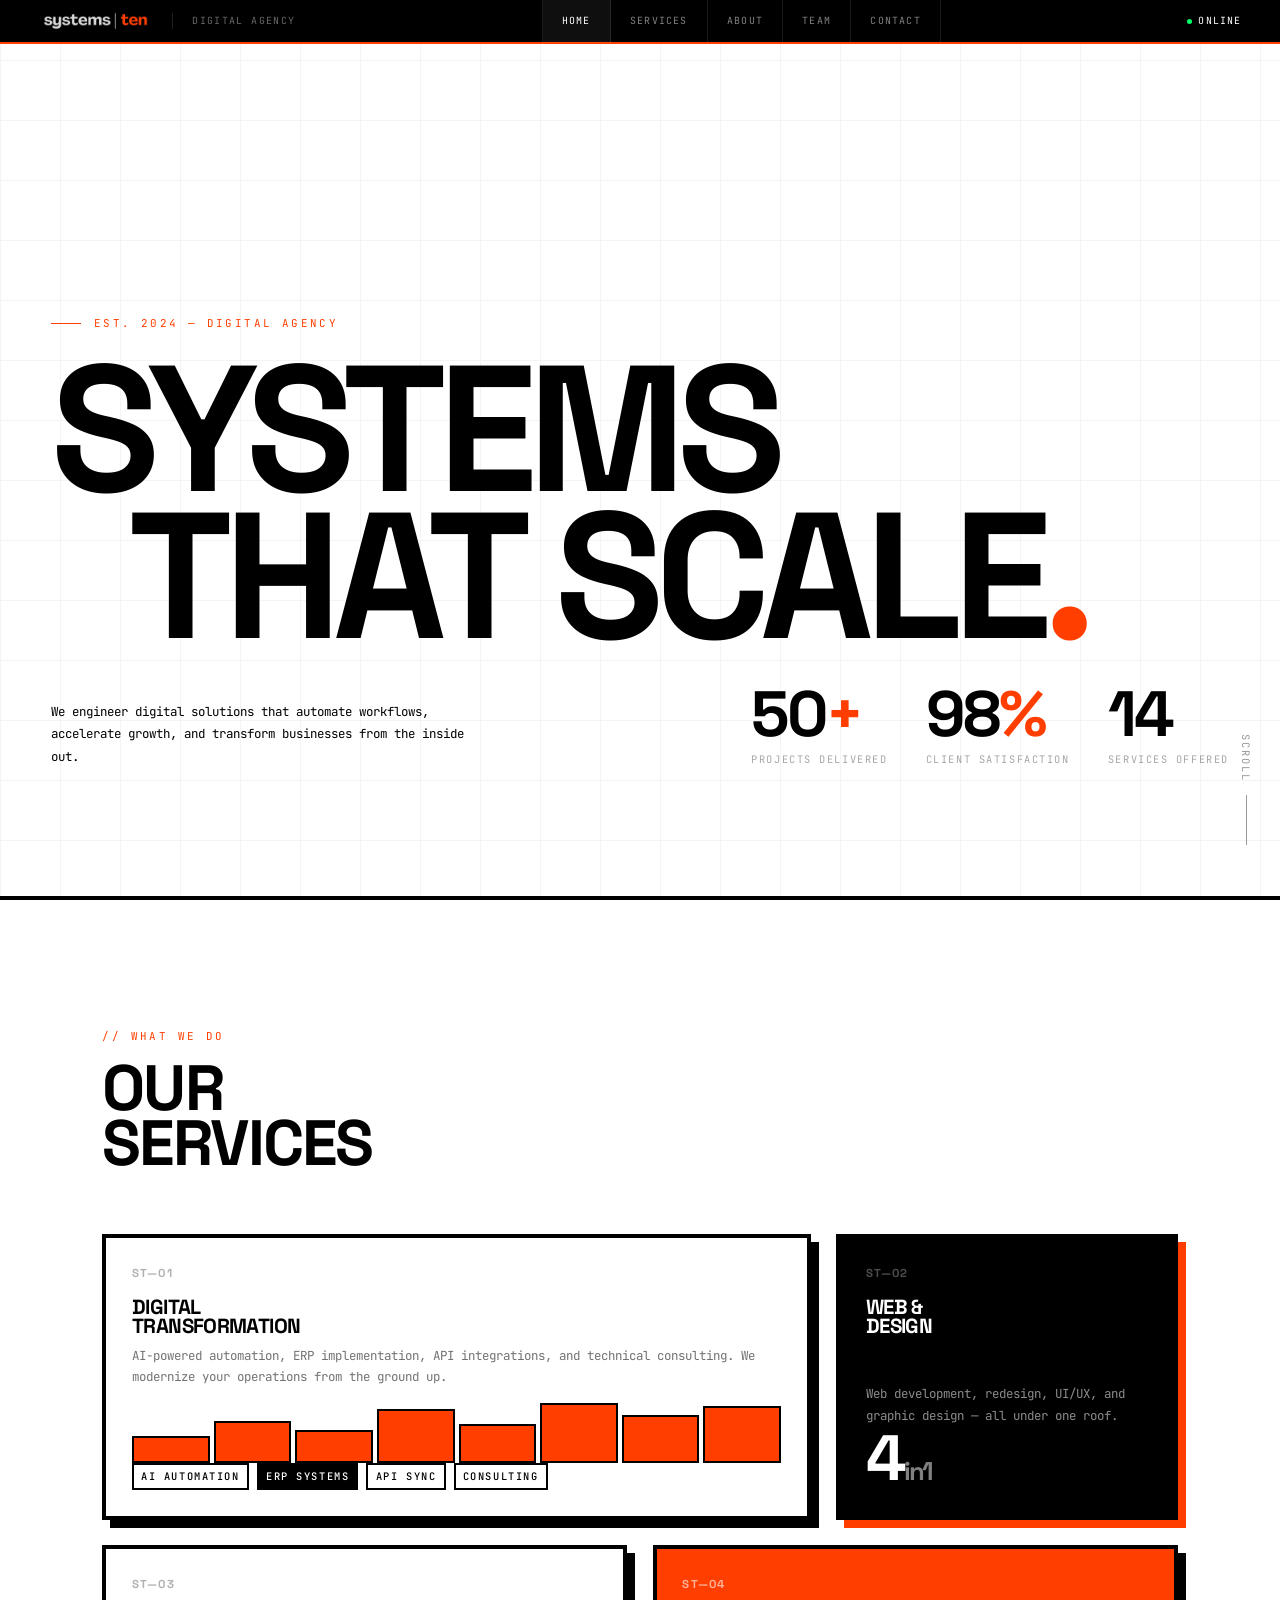
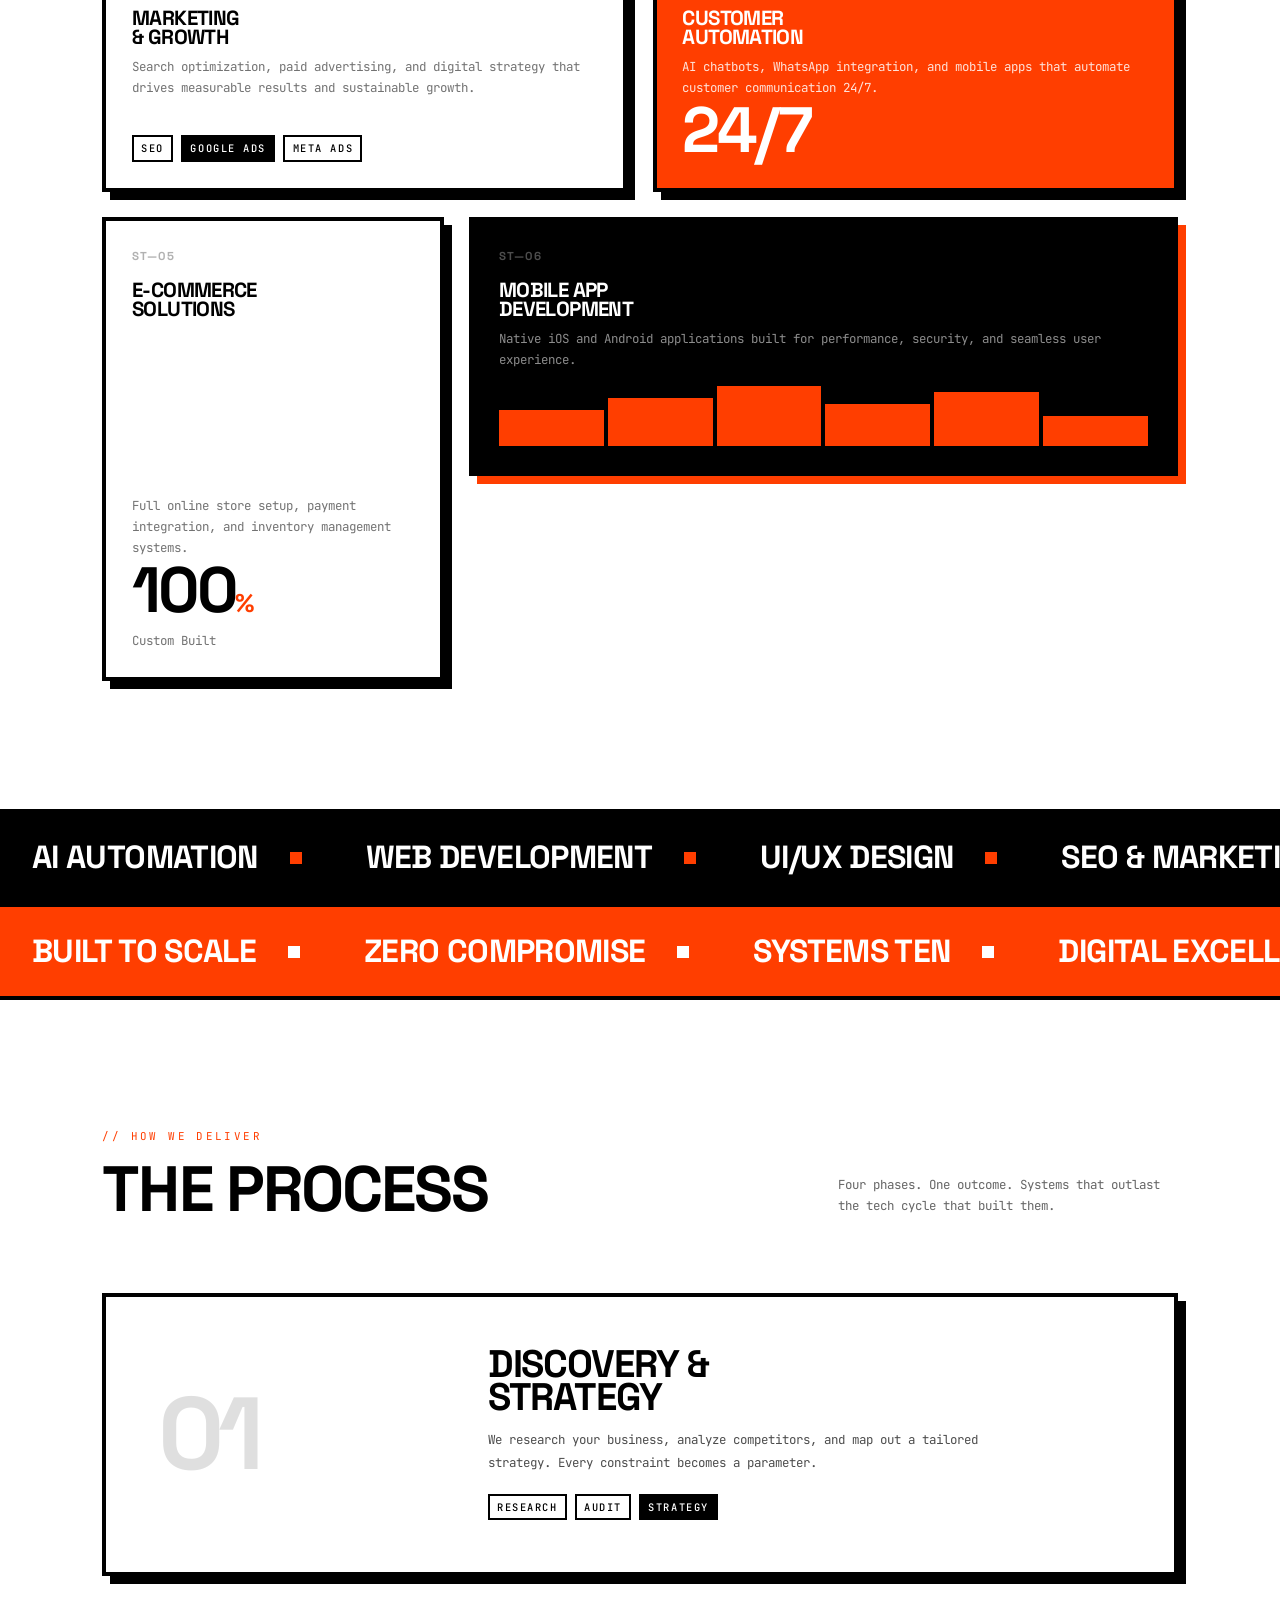
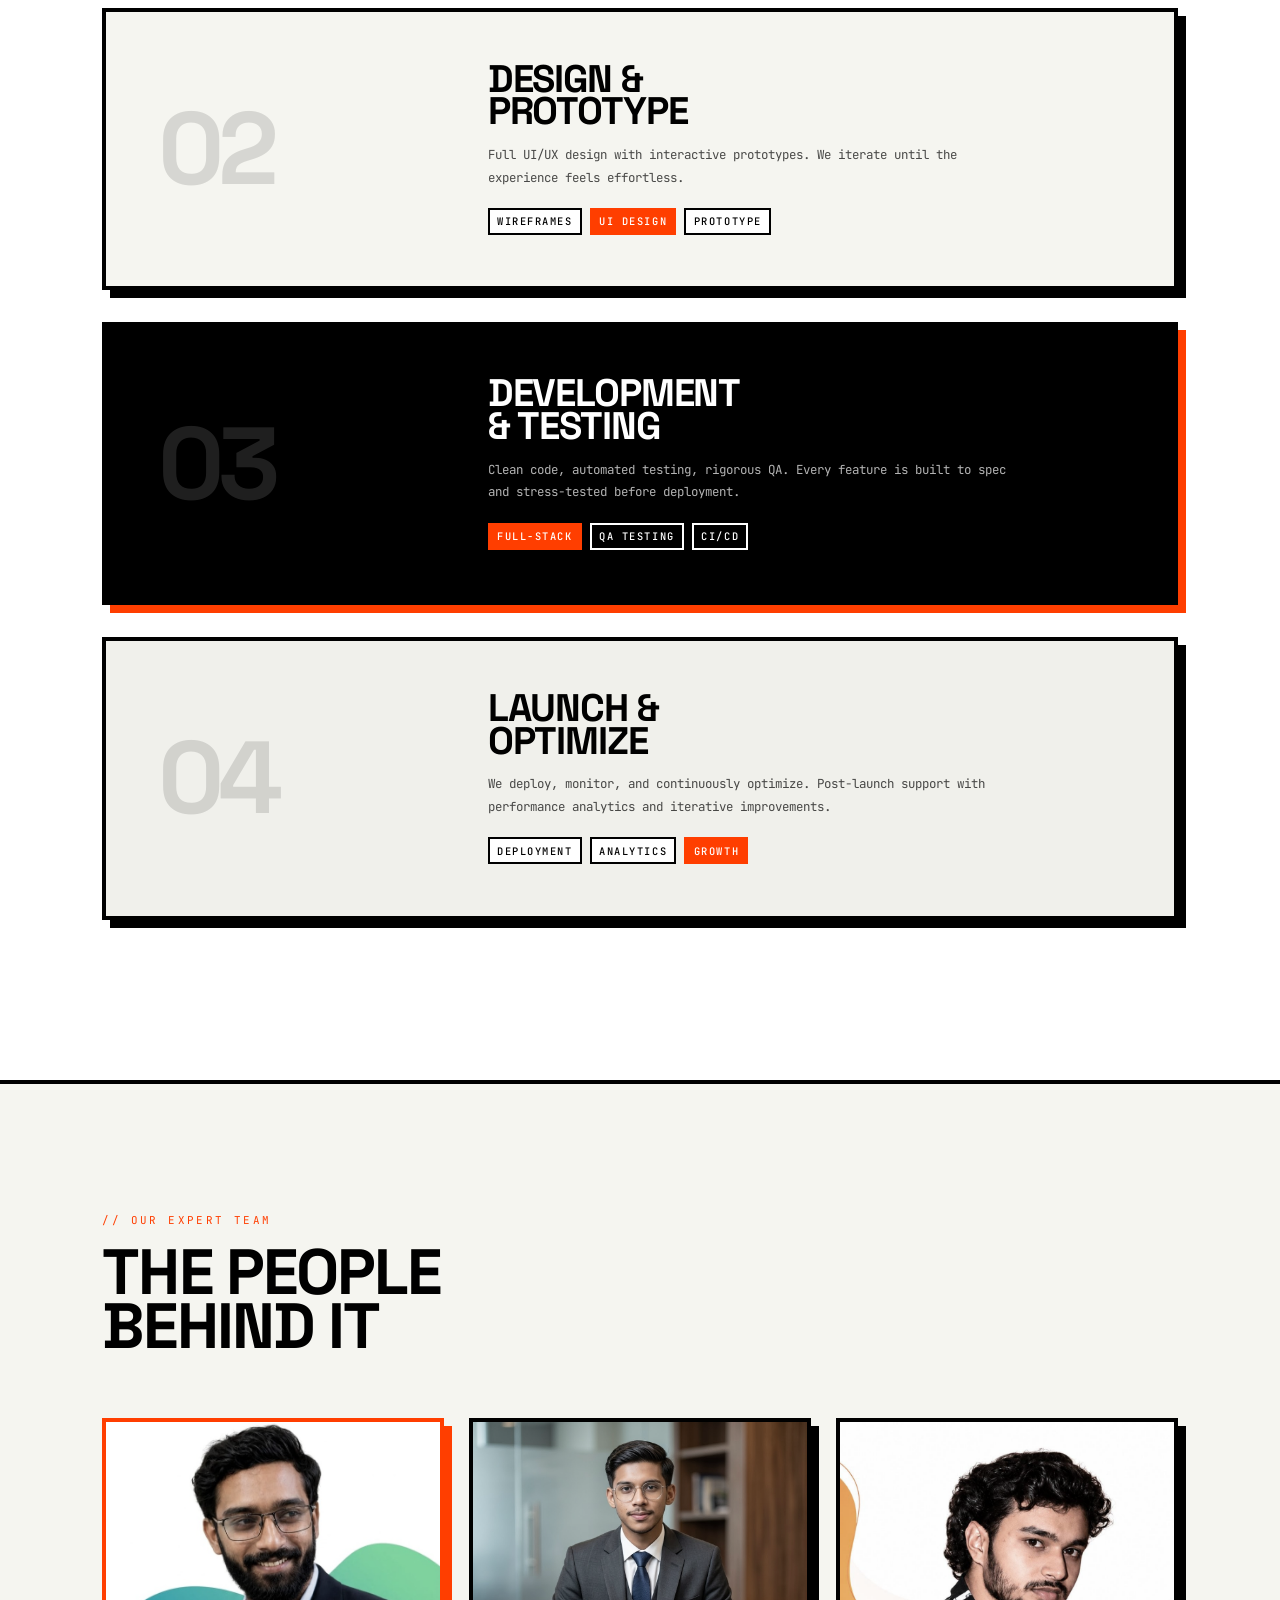
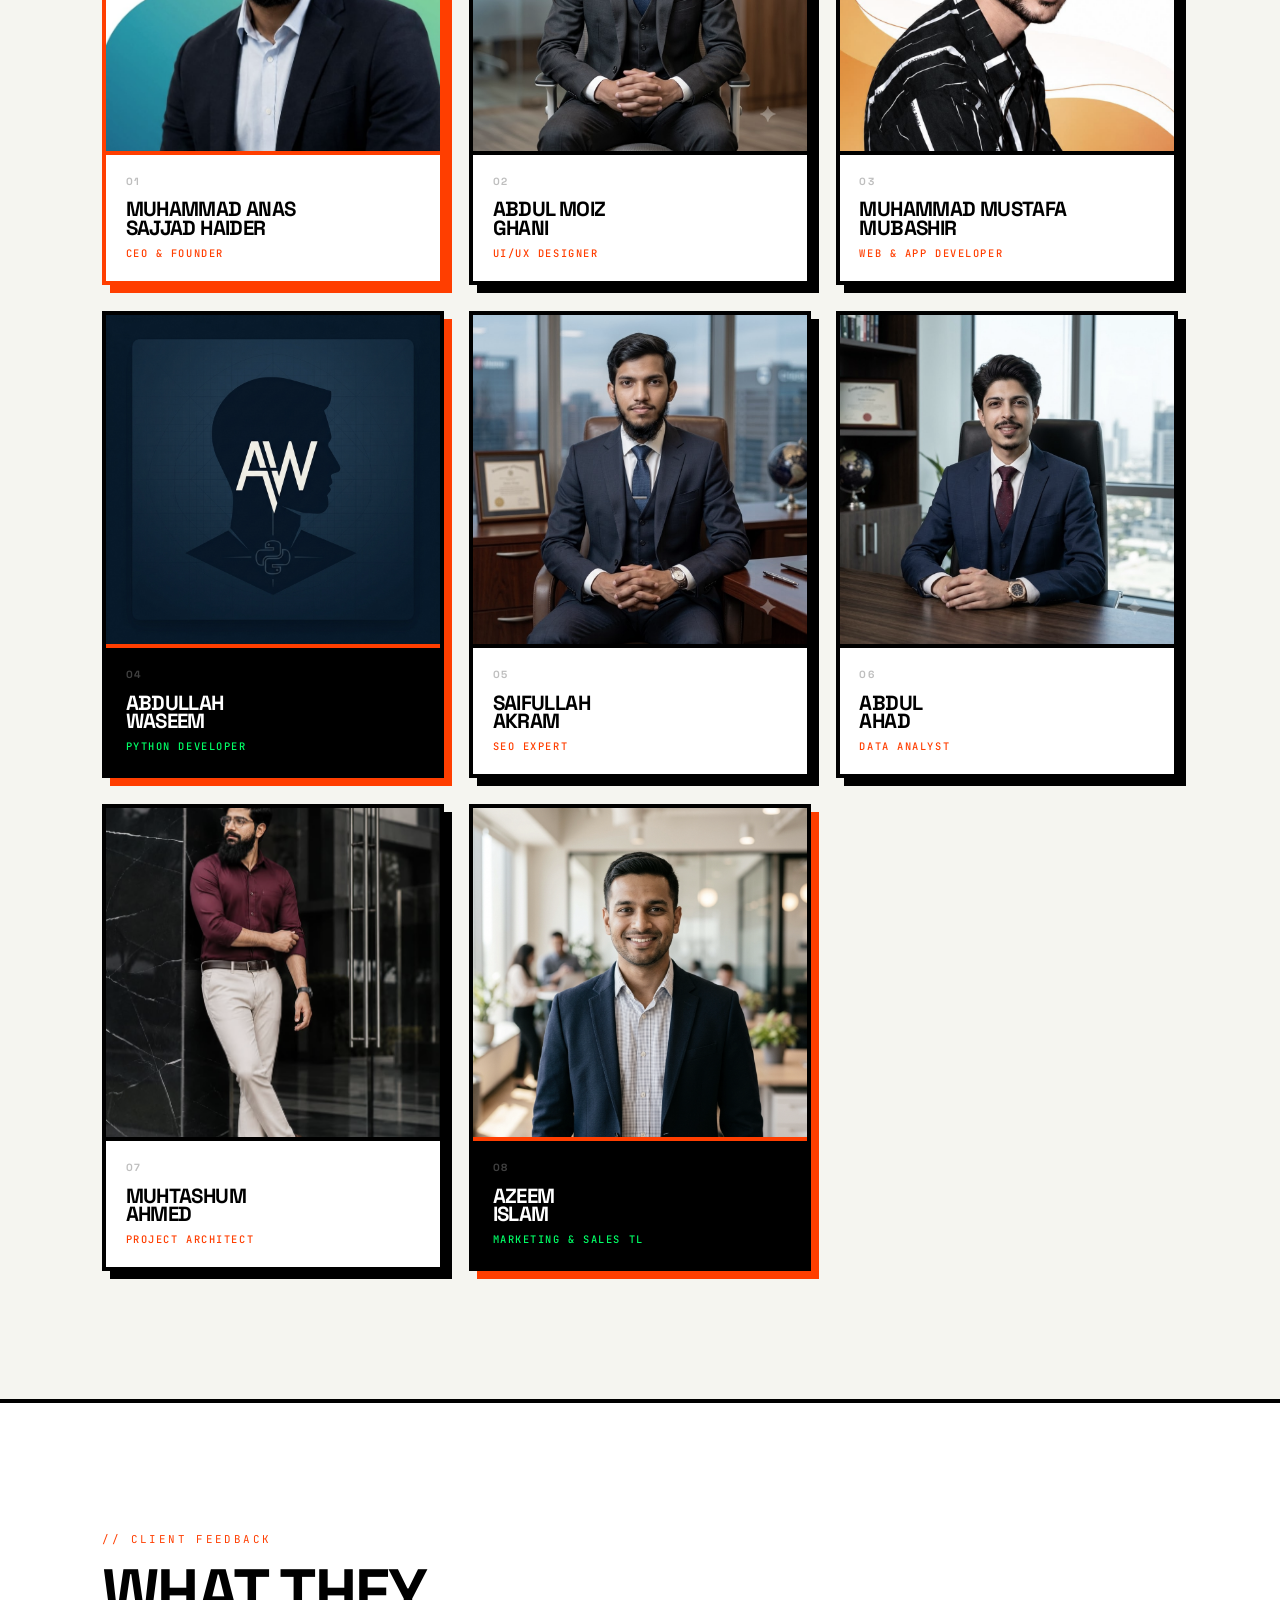
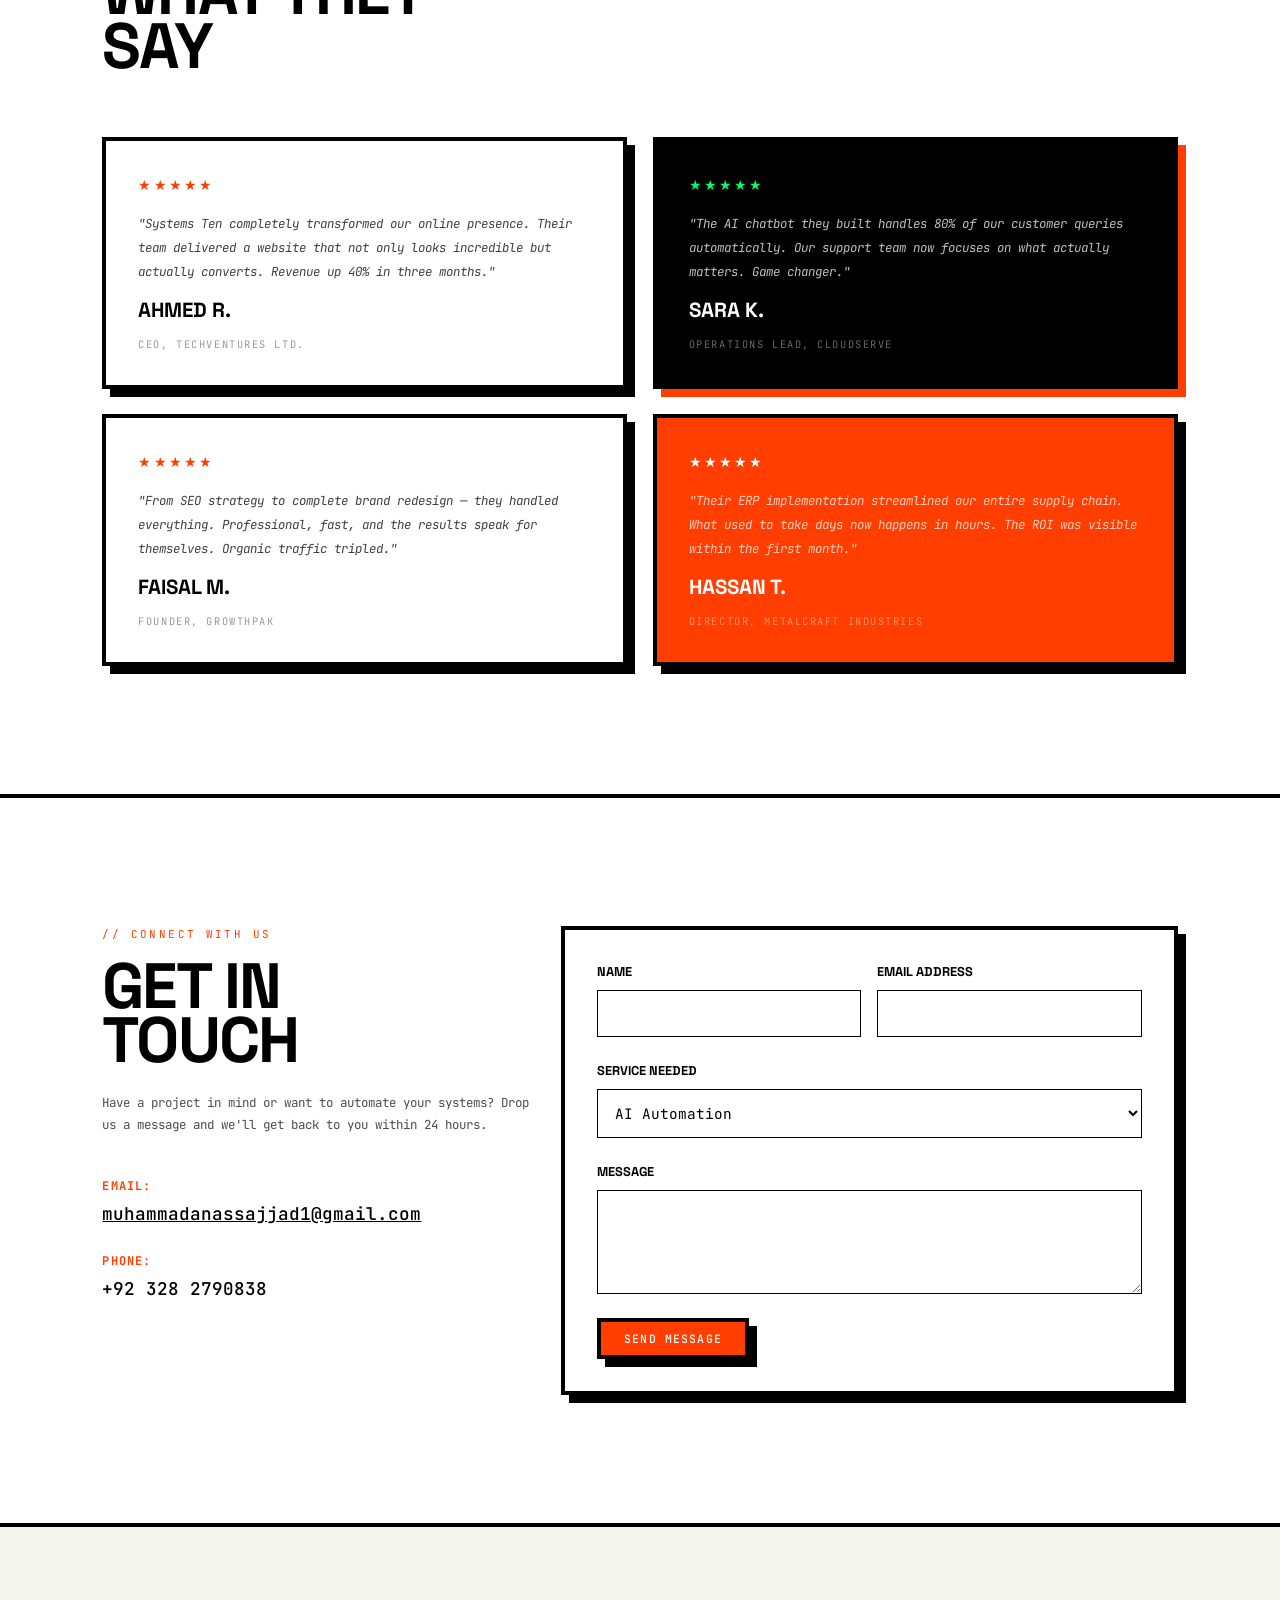
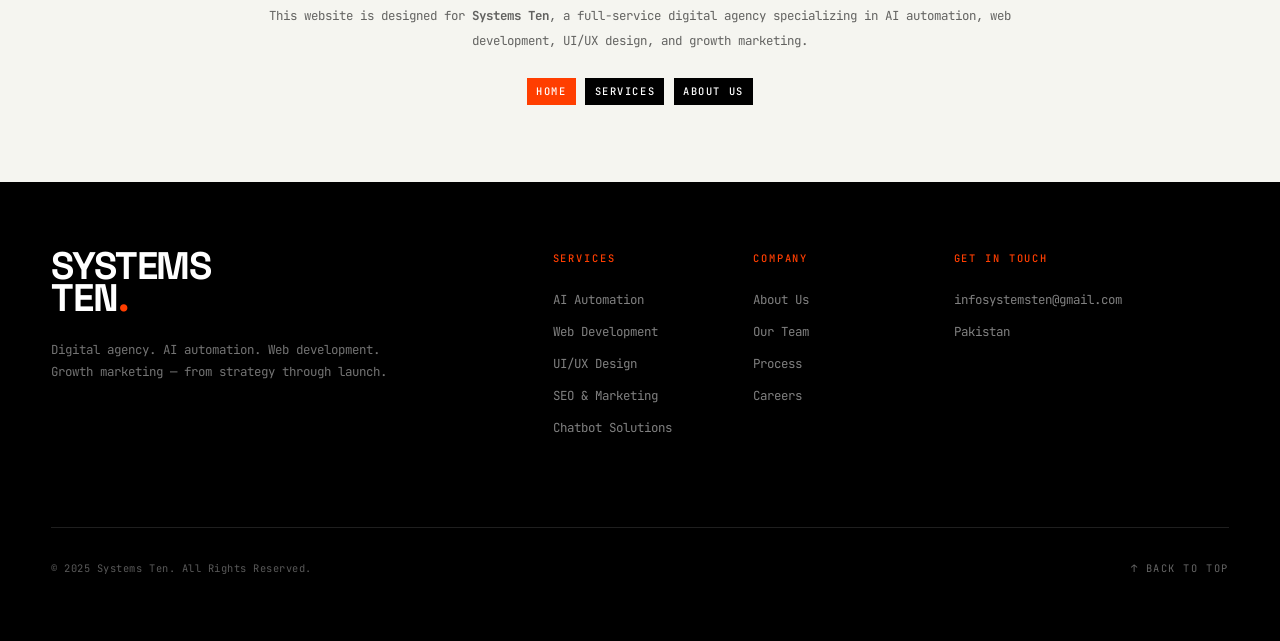
==== commit 43291fe8: "Update photo for CEO Muhammad Anas Sajjad (anas.jpg)" ====
--- a/index.html
+++ b/index.html
@@ -138,7 +138,7 @@
         </div>
         <div class="team__grid">
             <div class="team-card team-card--featured reveal">
-                <div class="team-card__img-wrap"><img src="img/anas.png" alt="Muhammad Anas Sajjad Haider" class="team-card__img" loading="lazy"></div>
+                <div class="team-card__img-wrap"><img src="img/anas.jpg" alt="Muhammad Anas Sajjad Haider" class="team-card__img" loading="lazy"></div>
                 <div class="team-card__info">
                     <div class="team-card__number">01</div>
                     <h3 class="team-card__name">Muhammad Anas<br>Sajjad Haider</h3>
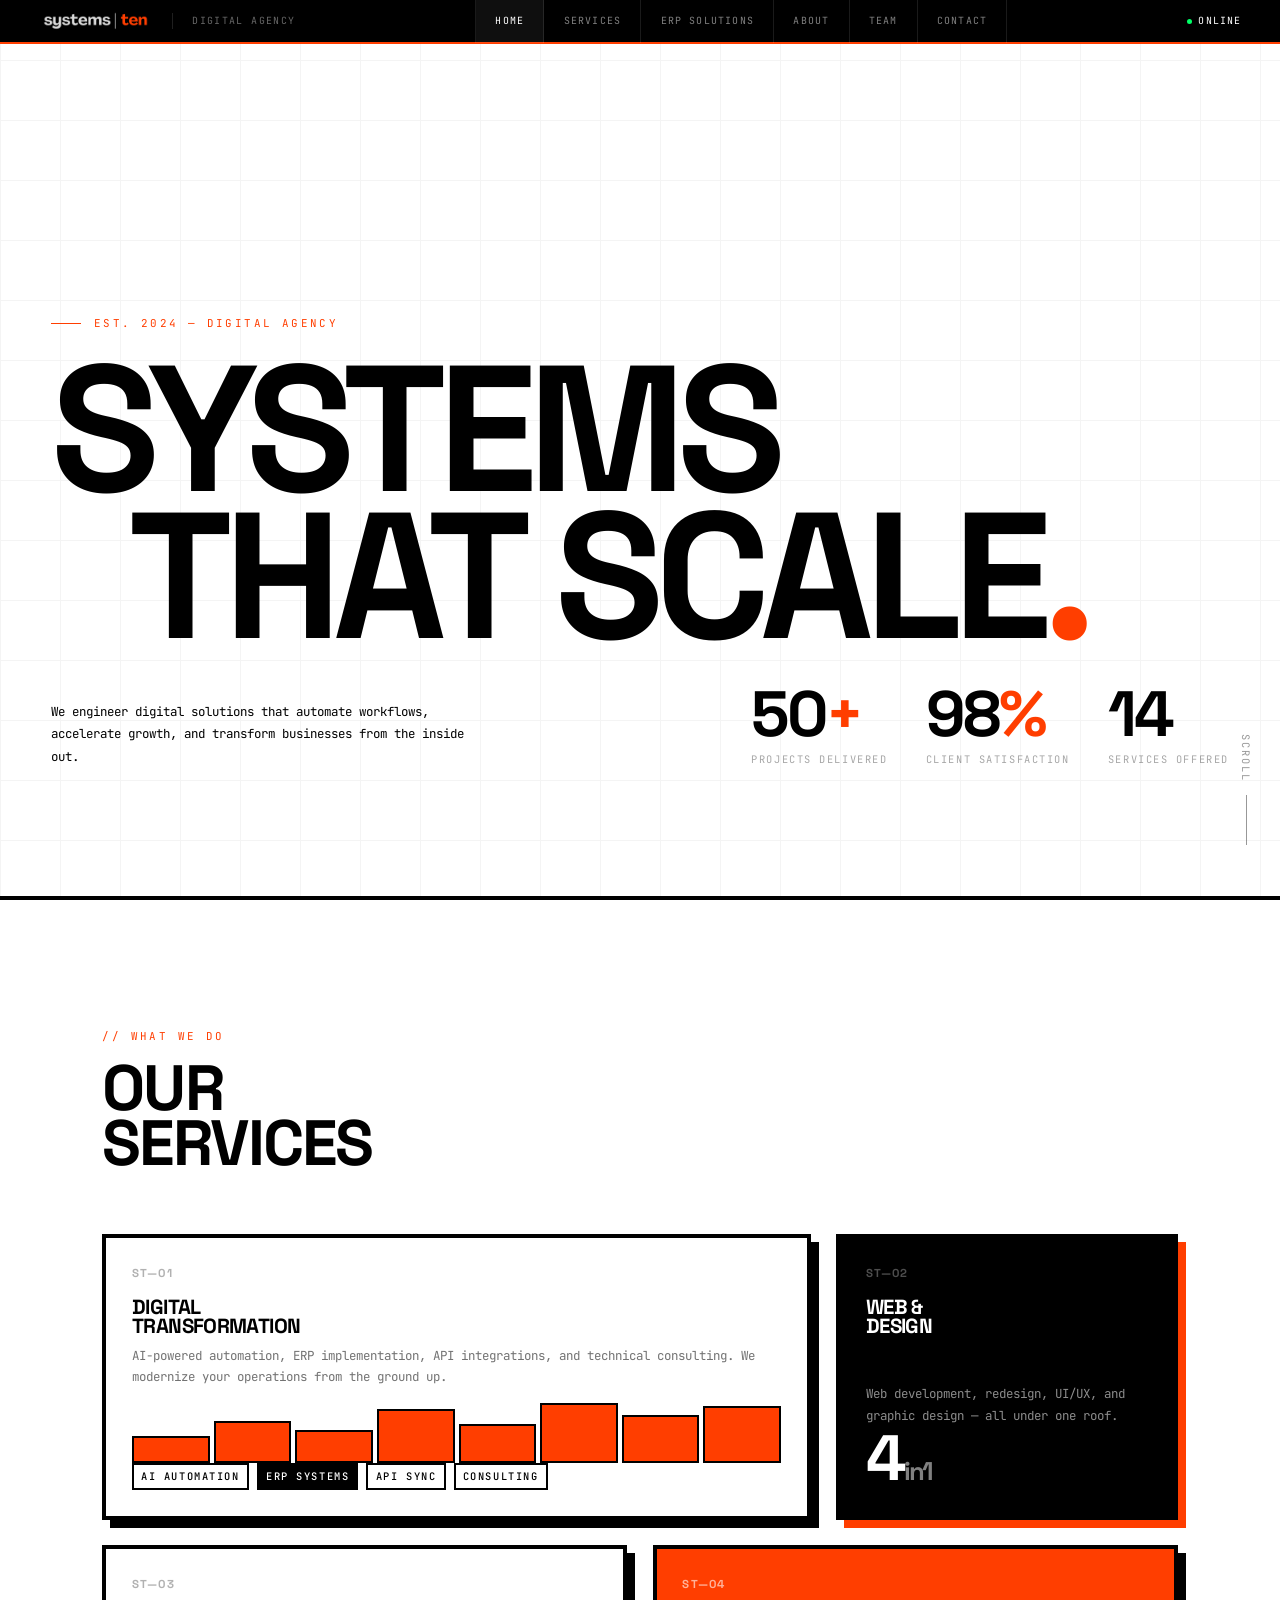
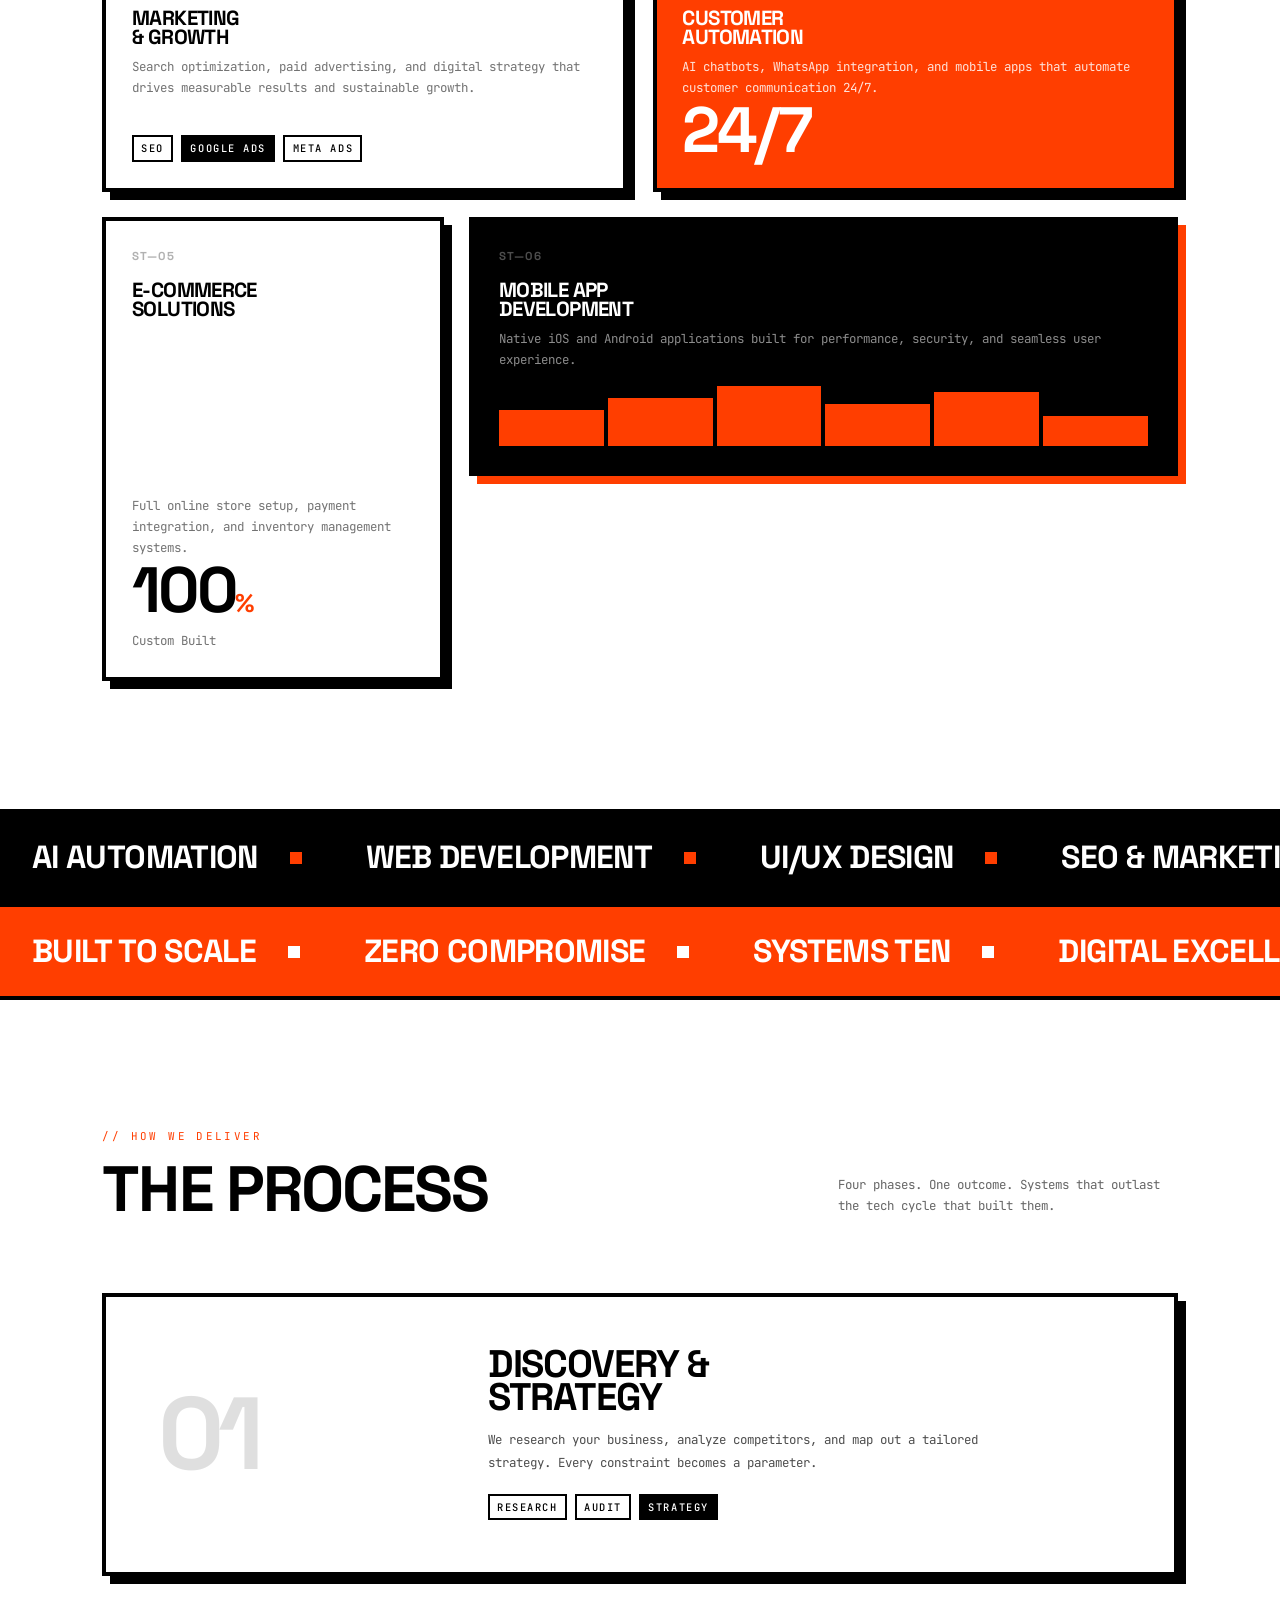
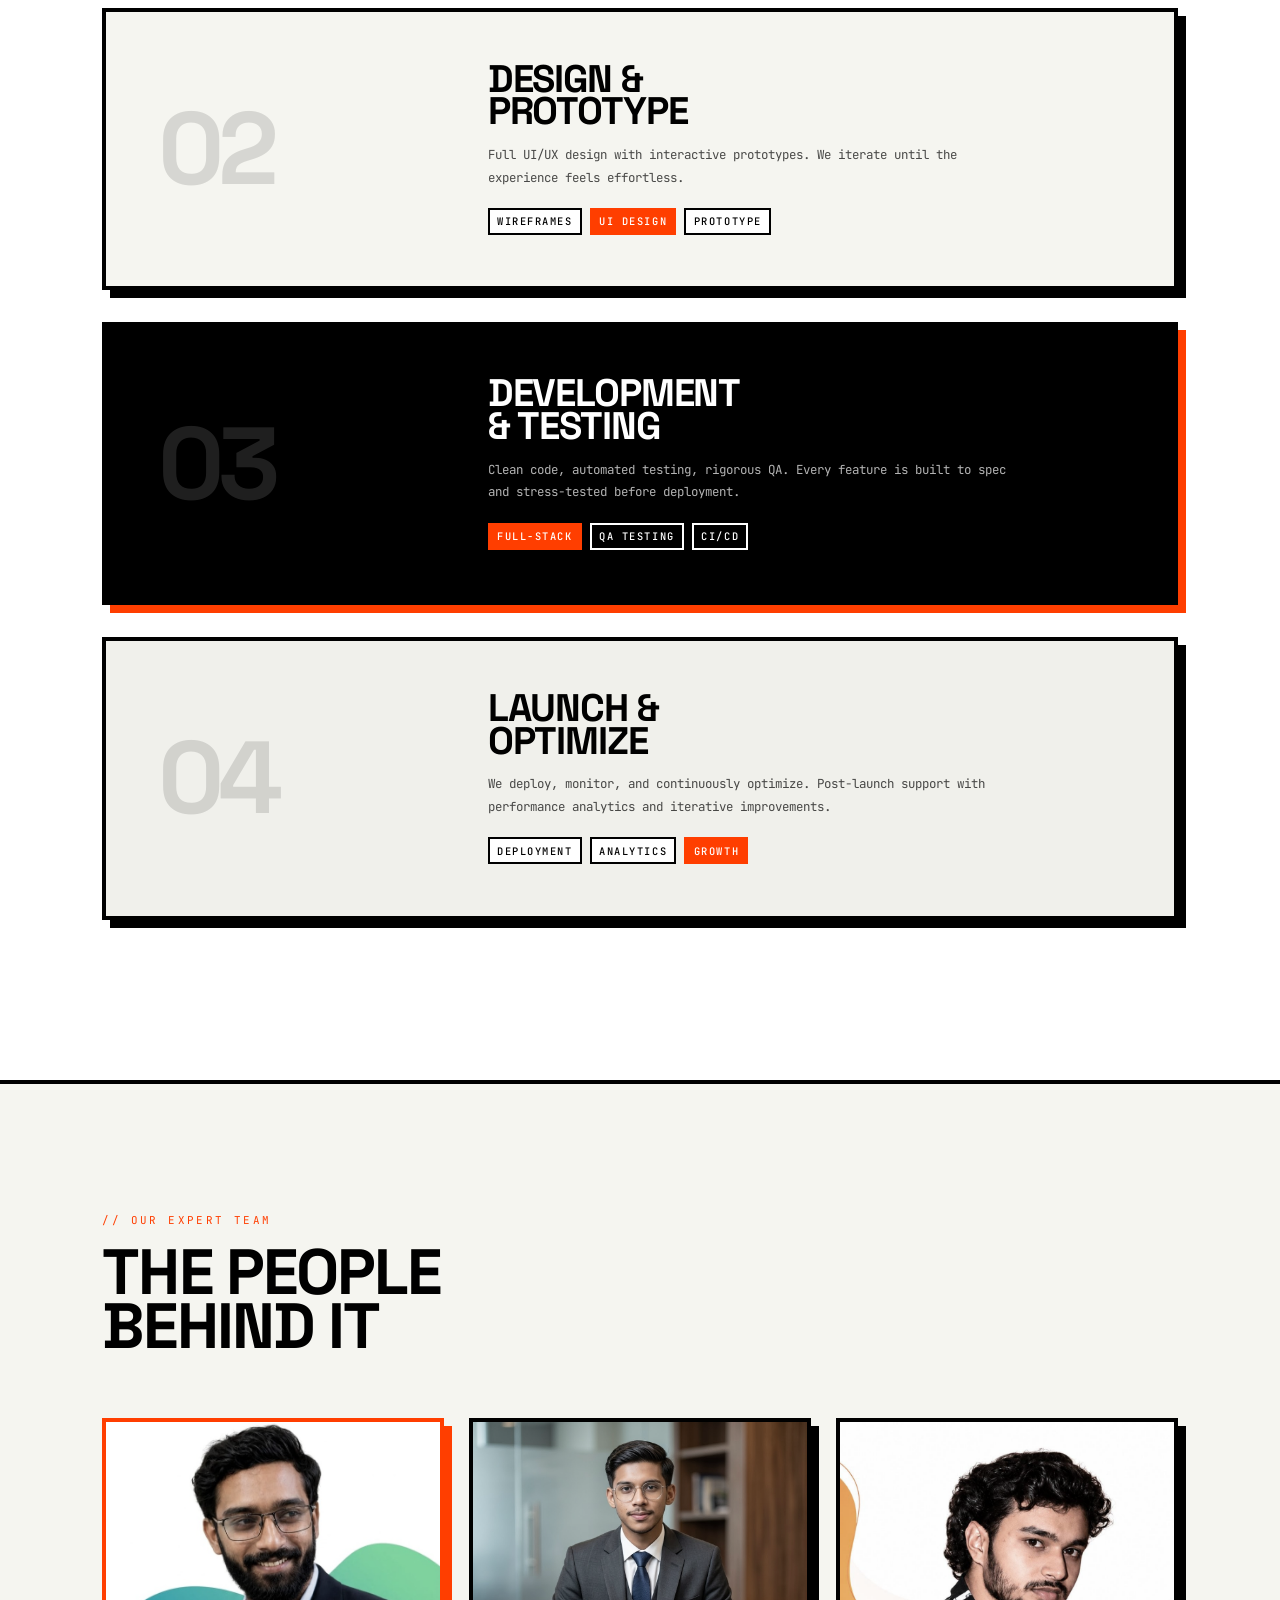
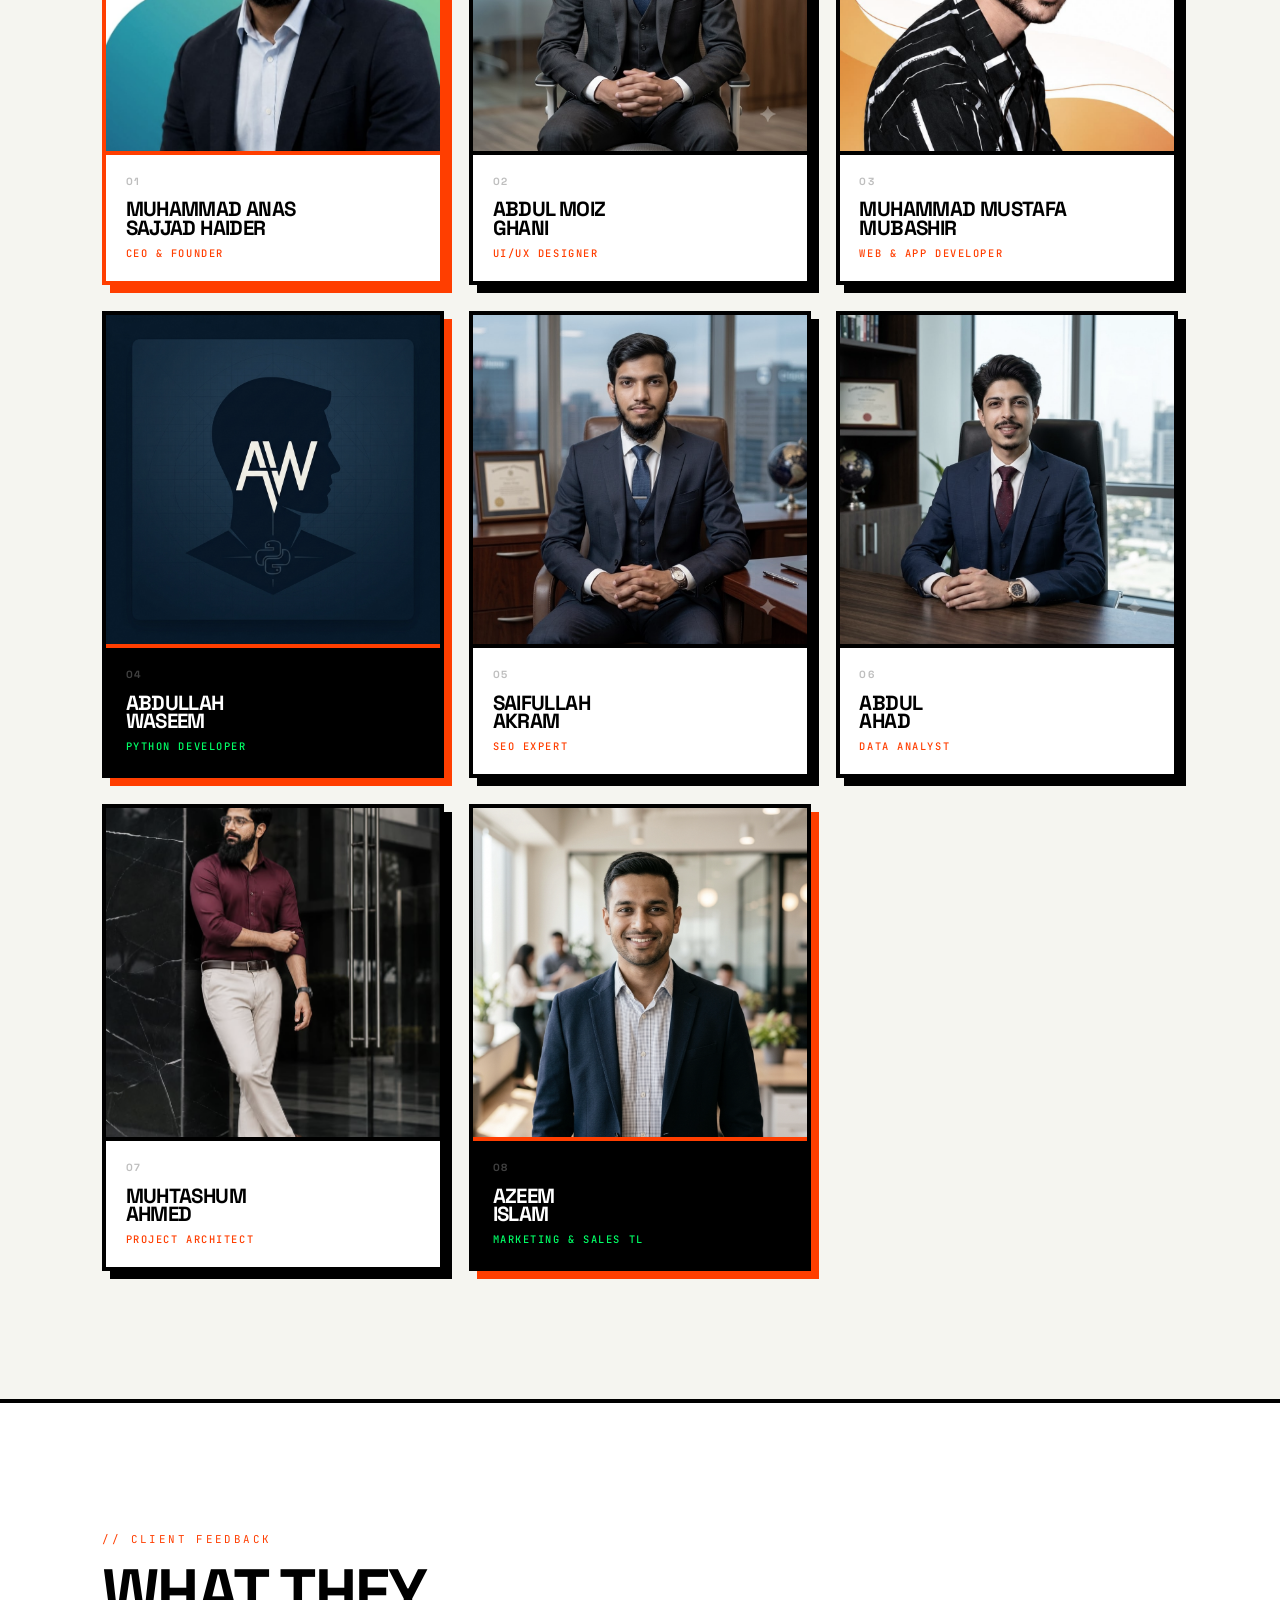
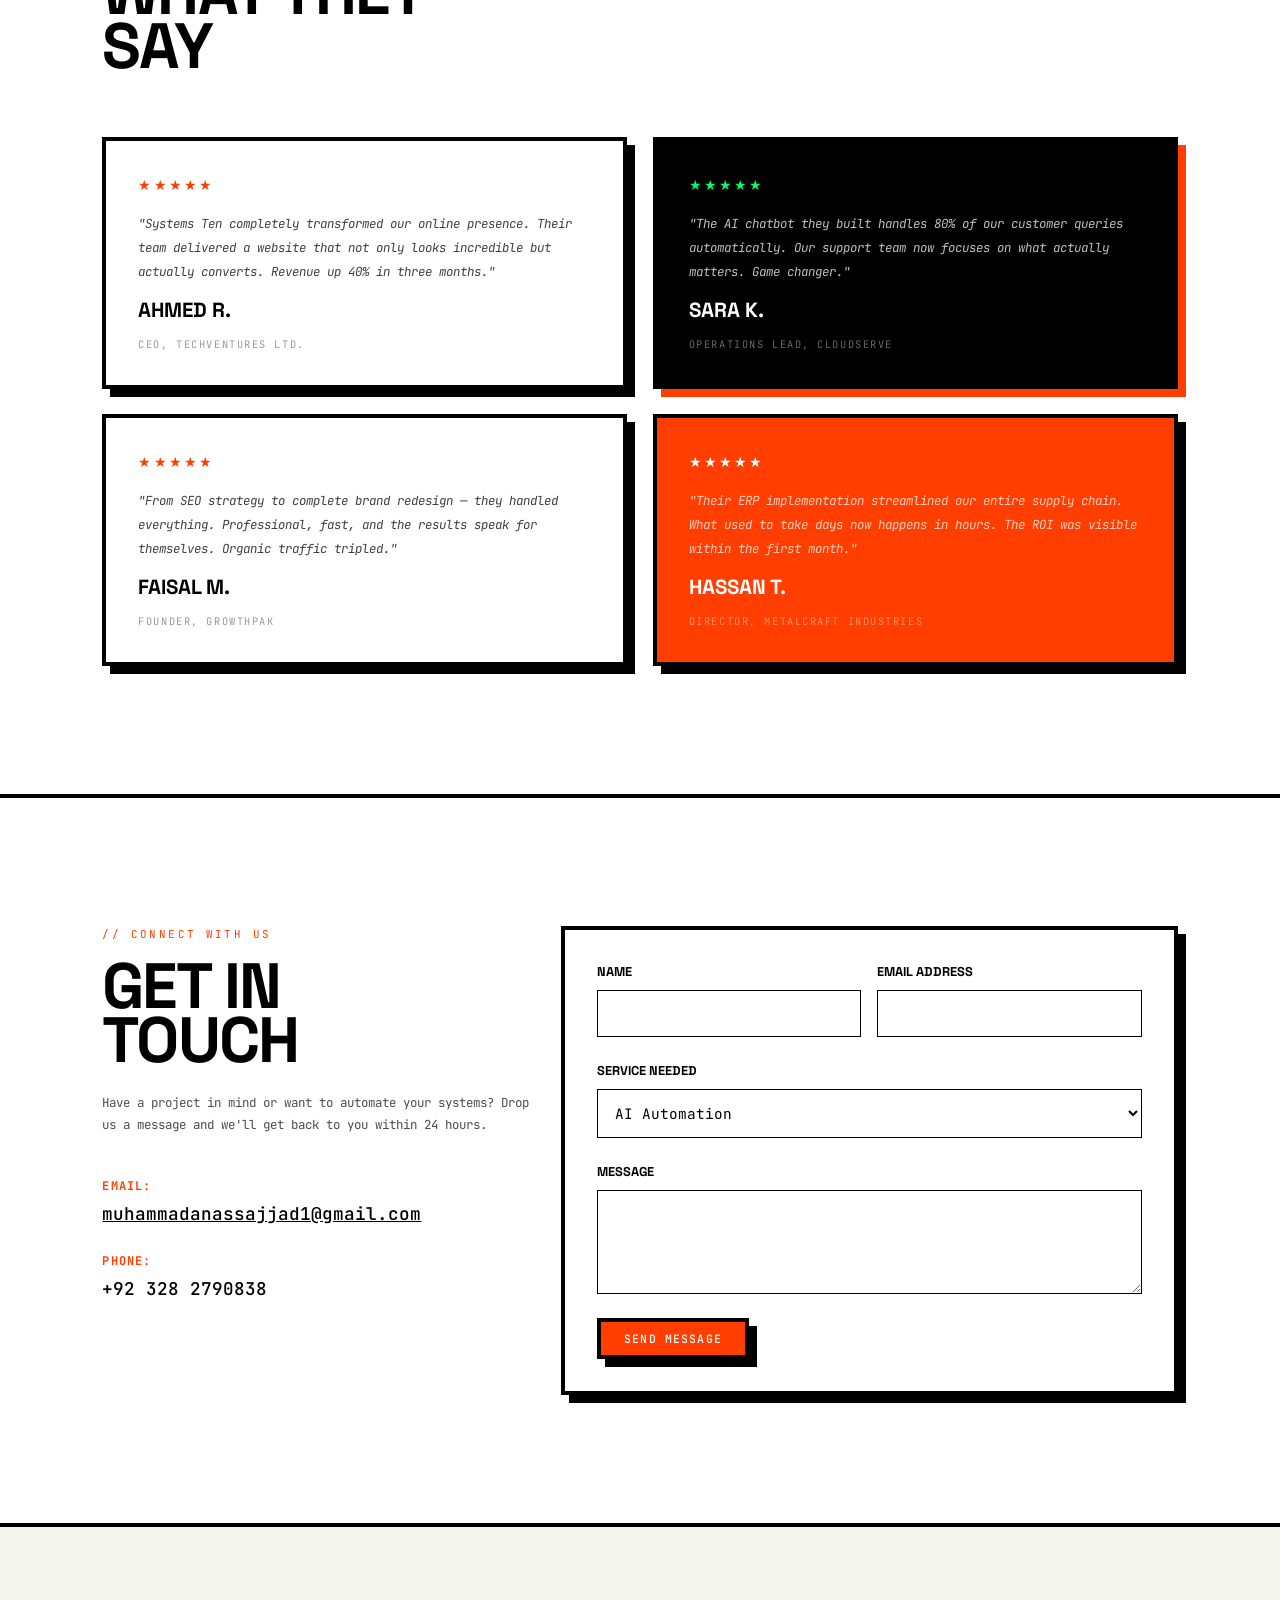
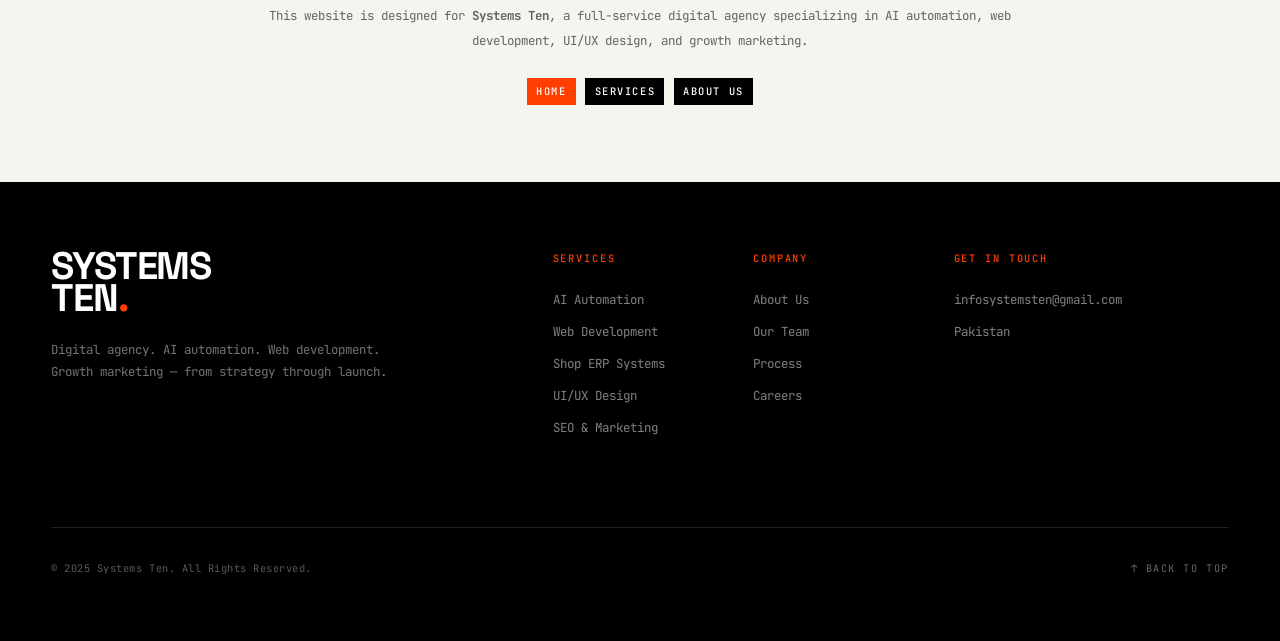
==== commit 1f5b25bc: "Add Custom Shop ERP and Accounting Solutions page with screenshots gallery and bento modules grid" ====
--- a/index.html
+++ b/index.html
@@ -28,6 +28,7 @@
         <nav class="header__nav" id="headerNav">
             <a href="index.html" class="active">Home</a>
             <a href="landing-page.html">Services</a>
+            <a href="erp-solutions.html">ERP Solutions</a>
             <a href="the-observer.html">About</a>
             <a href="#team">Team</a>
             <a href="#contact">Contact</a>
@@ -68,7 +69,7 @@
             <h2 class="section__title">Our<br>Services</h2>
         </div>
         <div class="bento__grid">
-            <a href="#contact" class="bento-card bento-card--wide reveal">
+            <a href="erp-solutions.html" class="bento-card bento-card--wide reveal">
                 <div class="bento-card__number">ST—01</div>
                 <div><h3 class="bento-card__title">Digital<br>Transformation</h3><p class="bento-card__text">AI-powered automation, ERP implementation, API integrations, and technical consulting. We modernize your operations from the ground up.</p></div>
                 <div class="bar-chart"><div class="bar-chart__col" style="height:45%"></div><div class="bar-chart__col" style="height:70%"></div><div class="bar-chart__col" style="height:55%"></div><div class="bar-chart__col" style="height:90%"></div><div class="bar-chart__col" style="height:65%"></div><div class="bar-chart__col" style="height:100%"></div><div class="bar-chart__col" style="height:80%"></div><div class="bar-chart__col" style="height:95%"></div></div>
@@ -331,7 +332,7 @@
                 <h2 class="font-display footer__brand-name">systems<br>ten<span class="accent">.</span></h2>
                 <p class="footer__brand-desc">Digital agency. AI automation. Web development. Growth marketing — from strategy through launch.</p>
             </div>
-            <div class="footer__col"><div class="footer__col-title">Services</div><a href="landing-page.html">AI Automation</a><a href="landing-page.html">Web Development</a><a href="landing-page.html">UI/UX Design</a><a href="landing-page.html">SEO & Marketing</a><a href="landing-page.html">Chatbot Solutions</a></div>
+            <div class="footer__col"><div class="footer__col-title">Services</div><a href="landing-page.html">AI Automation</a><a href="landing-page.html">Web Development</a><a href="erp-solutions.html">Shop ERP Systems</a><a href="landing-page.html">UI/UX Design</a><a href="landing-page.html">SEO & Marketing</a></div>
             <div class="footer__col"><div class="footer__col-title">Company</div><a href="the-observer.html">About Us</a><a href="#team">Our Team</a><a href="#process">Process</a><a href="#">Careers</a></div>
             <div class="footer__col"><div class="footer__col-title">Get in Touch</div><a href="mailto:infosystemsten@gmail.com">infosystemsten@gmail.com</a><a href="#">Pakistan</a></div>
         </div>
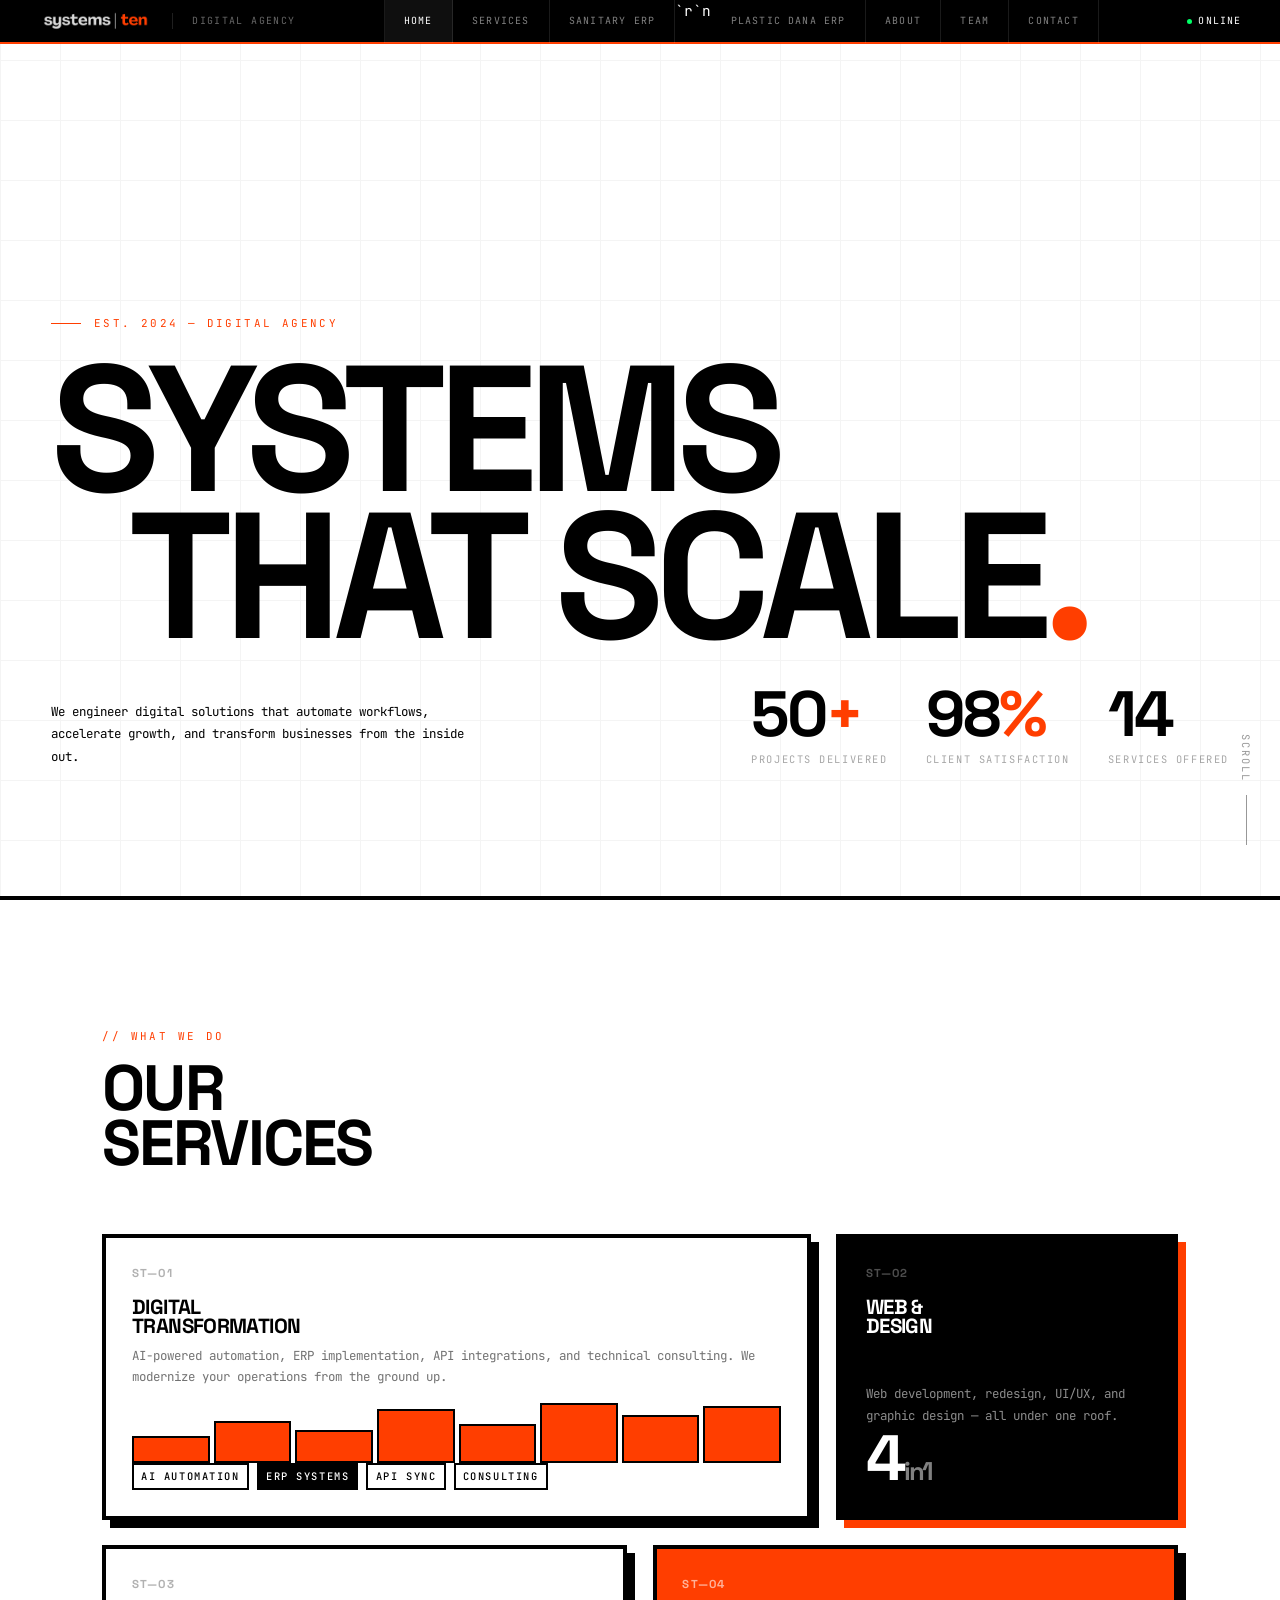
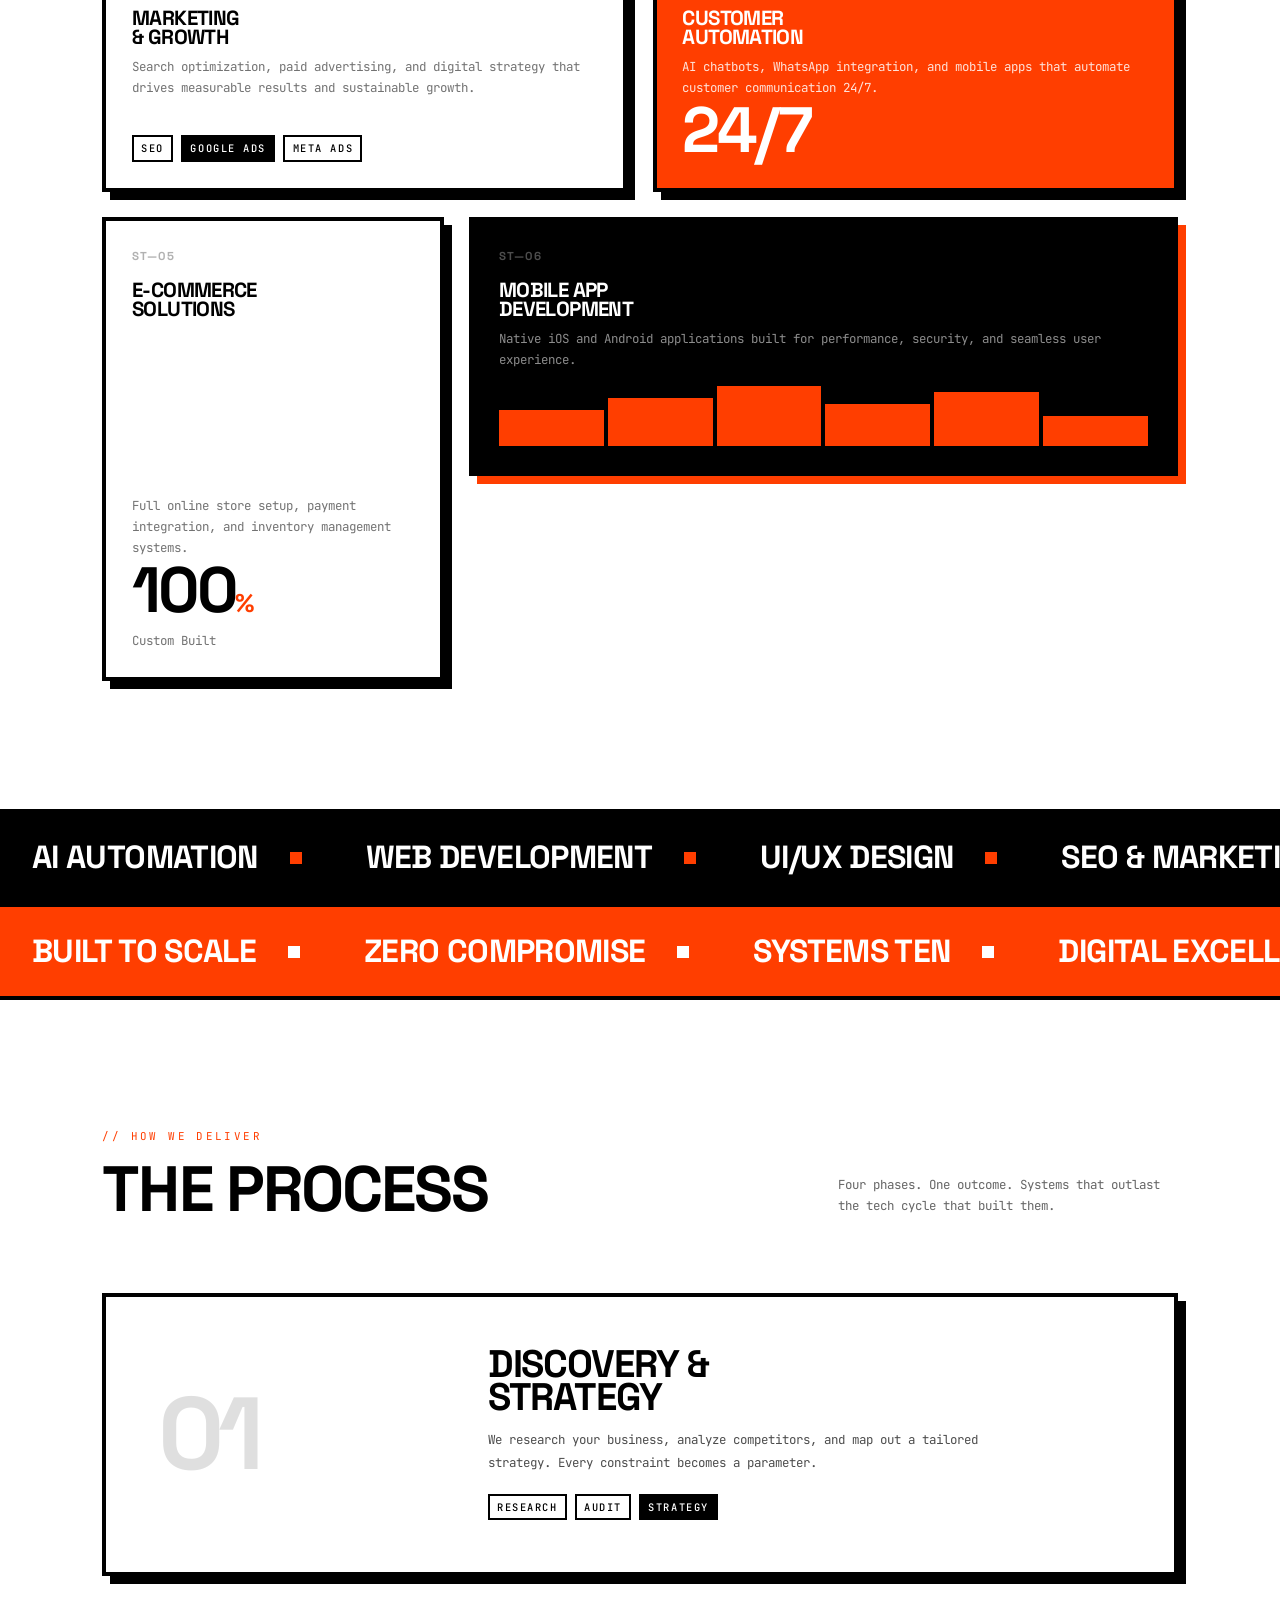
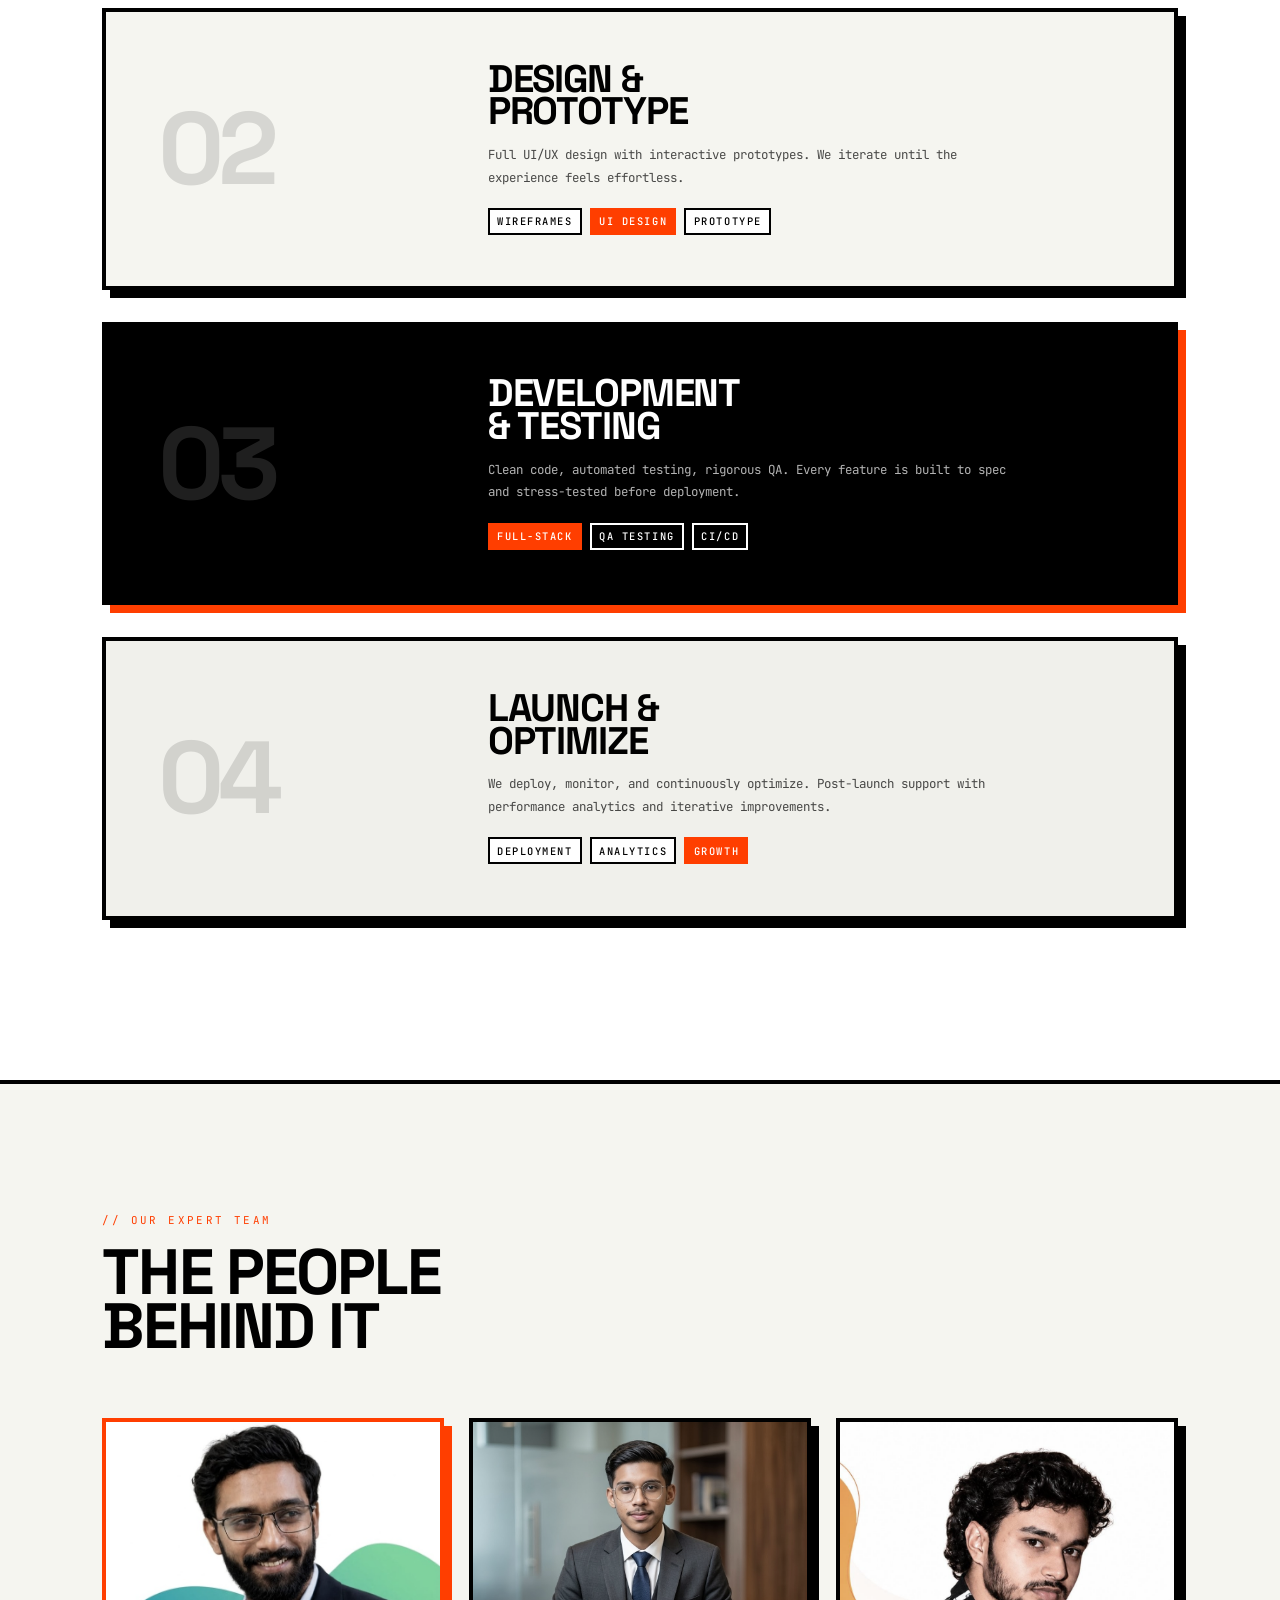
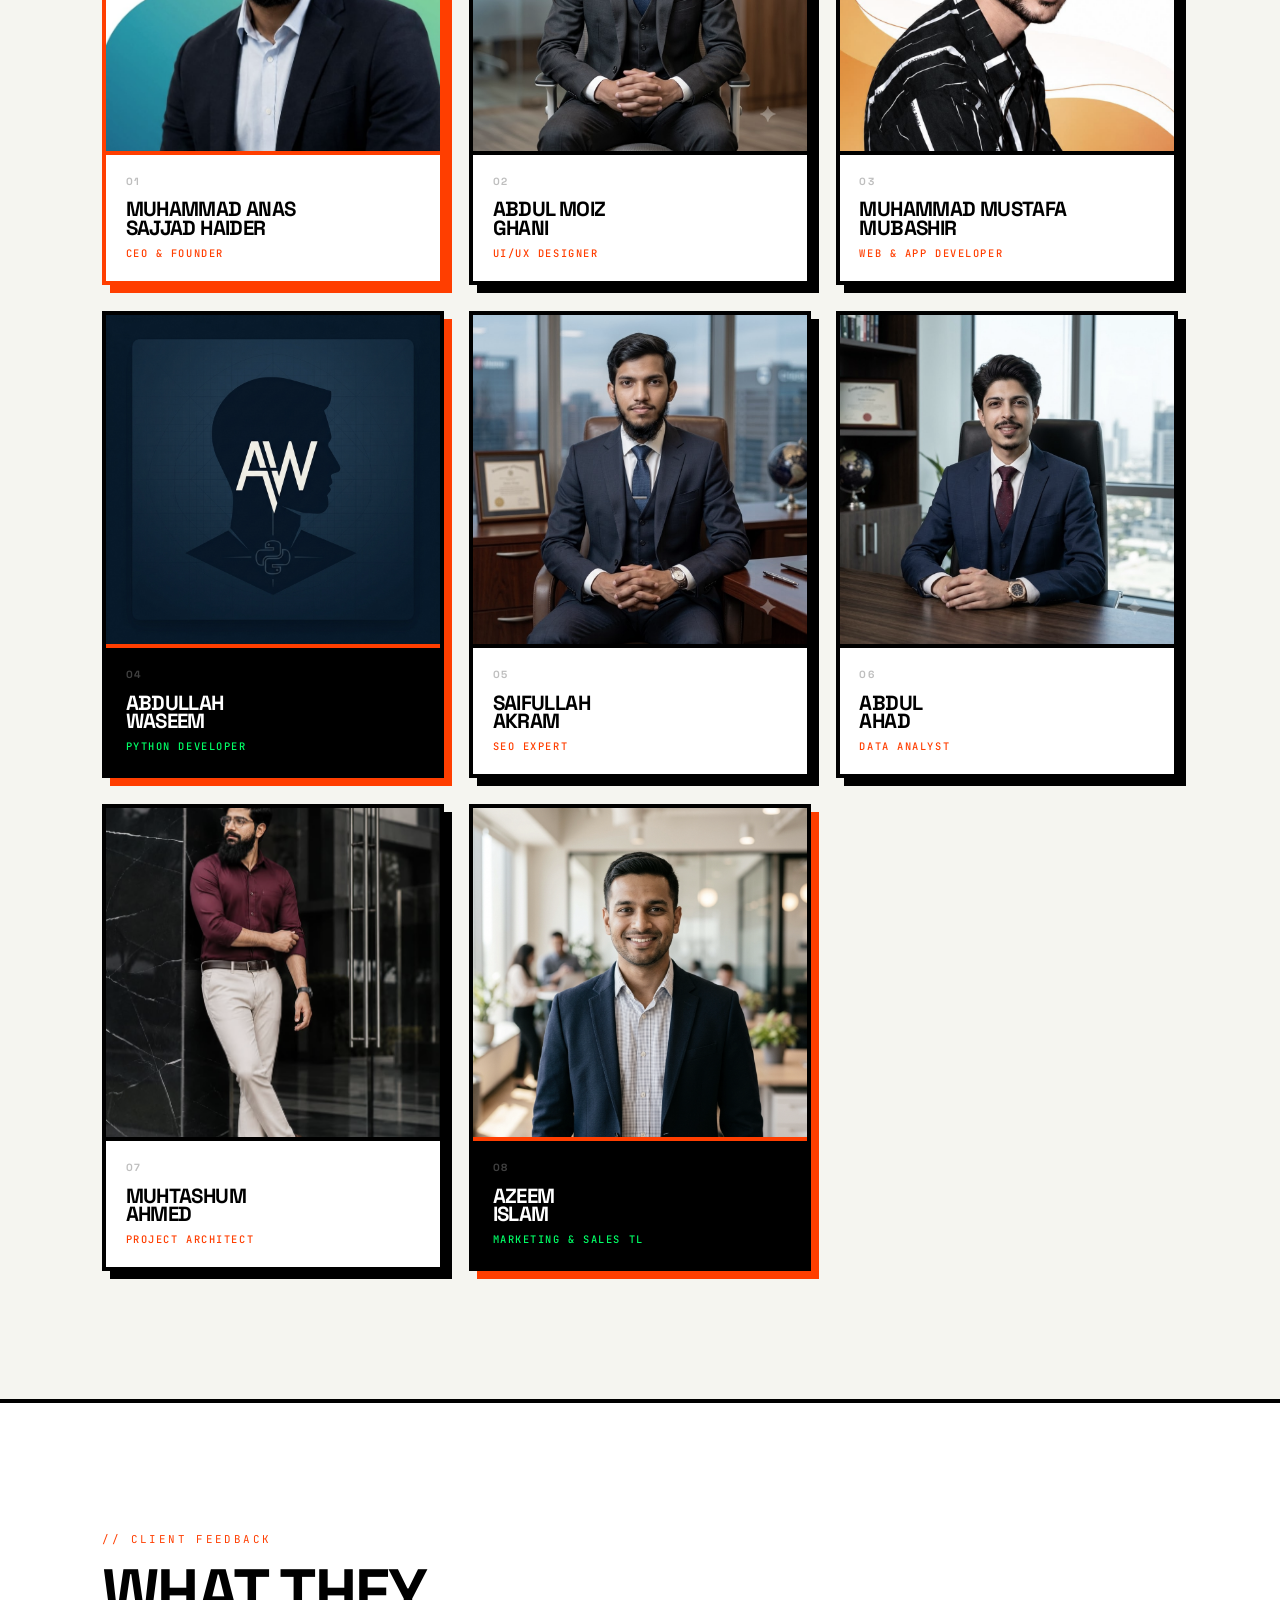
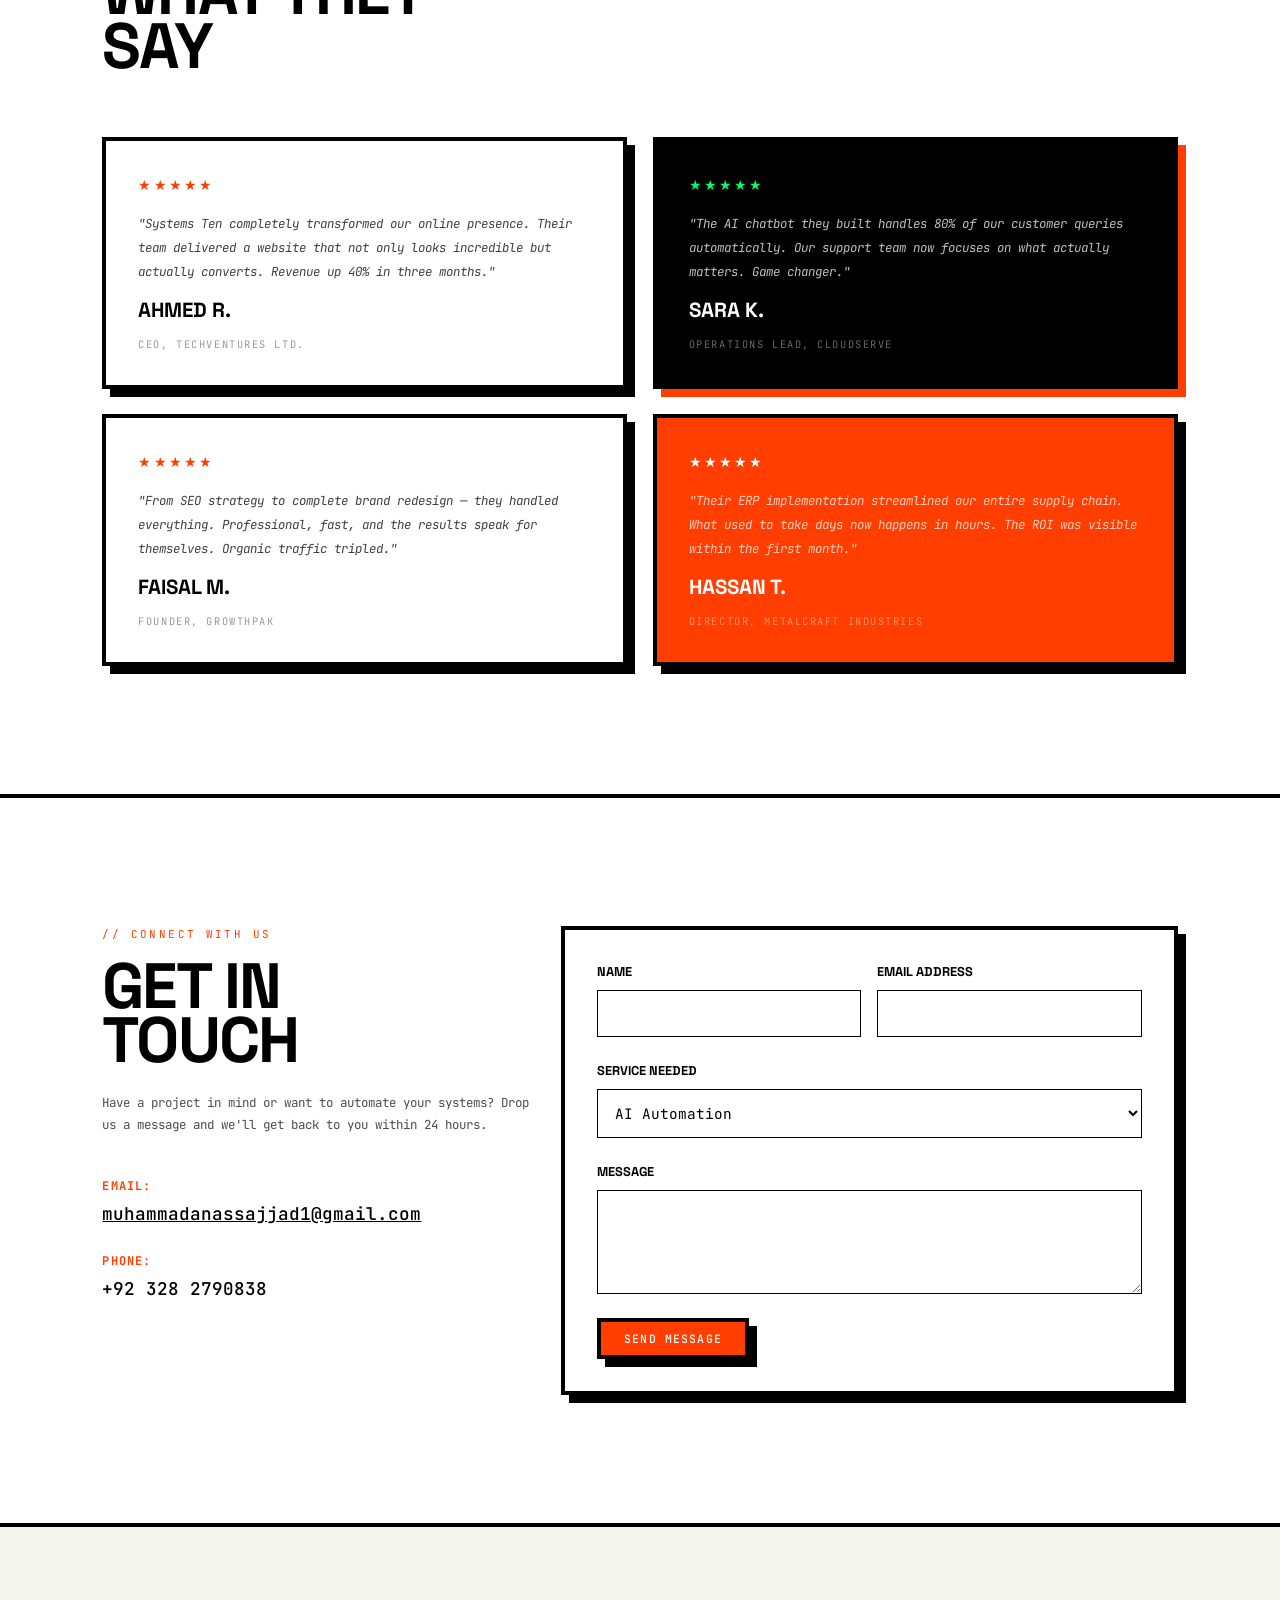
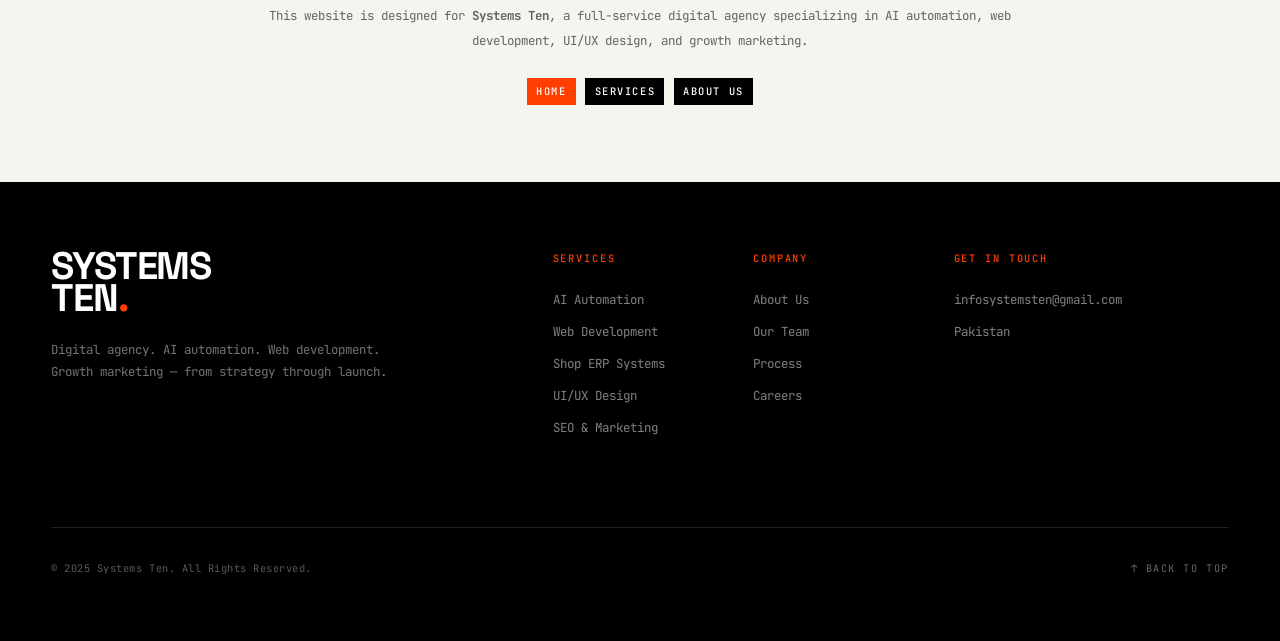
==== commit 8c2e7cfe: "Add Plastic Dana ERP interactive mockup page" ====
--- a/index.html
+++ b/index.html
@@ -28,7 +28,7 @@
         <nav class="header__nav" id="headerNav">
             <a href="index.html" class="active">Home</a>
             <a href="landing-page.html">Services</a>
-            <a href="erp-solutions.html">ERP Solutions</a>
+            <a href="erp-solutions.html">Sanitary ERP</a>`r`n            <a href="plastic-dana-erp.html">Plastic Dana ERP</a>
             <a href="the-observer.html">About</a>
             <a href="#team">Team</a>
             <a href="#contact">Contact</a>
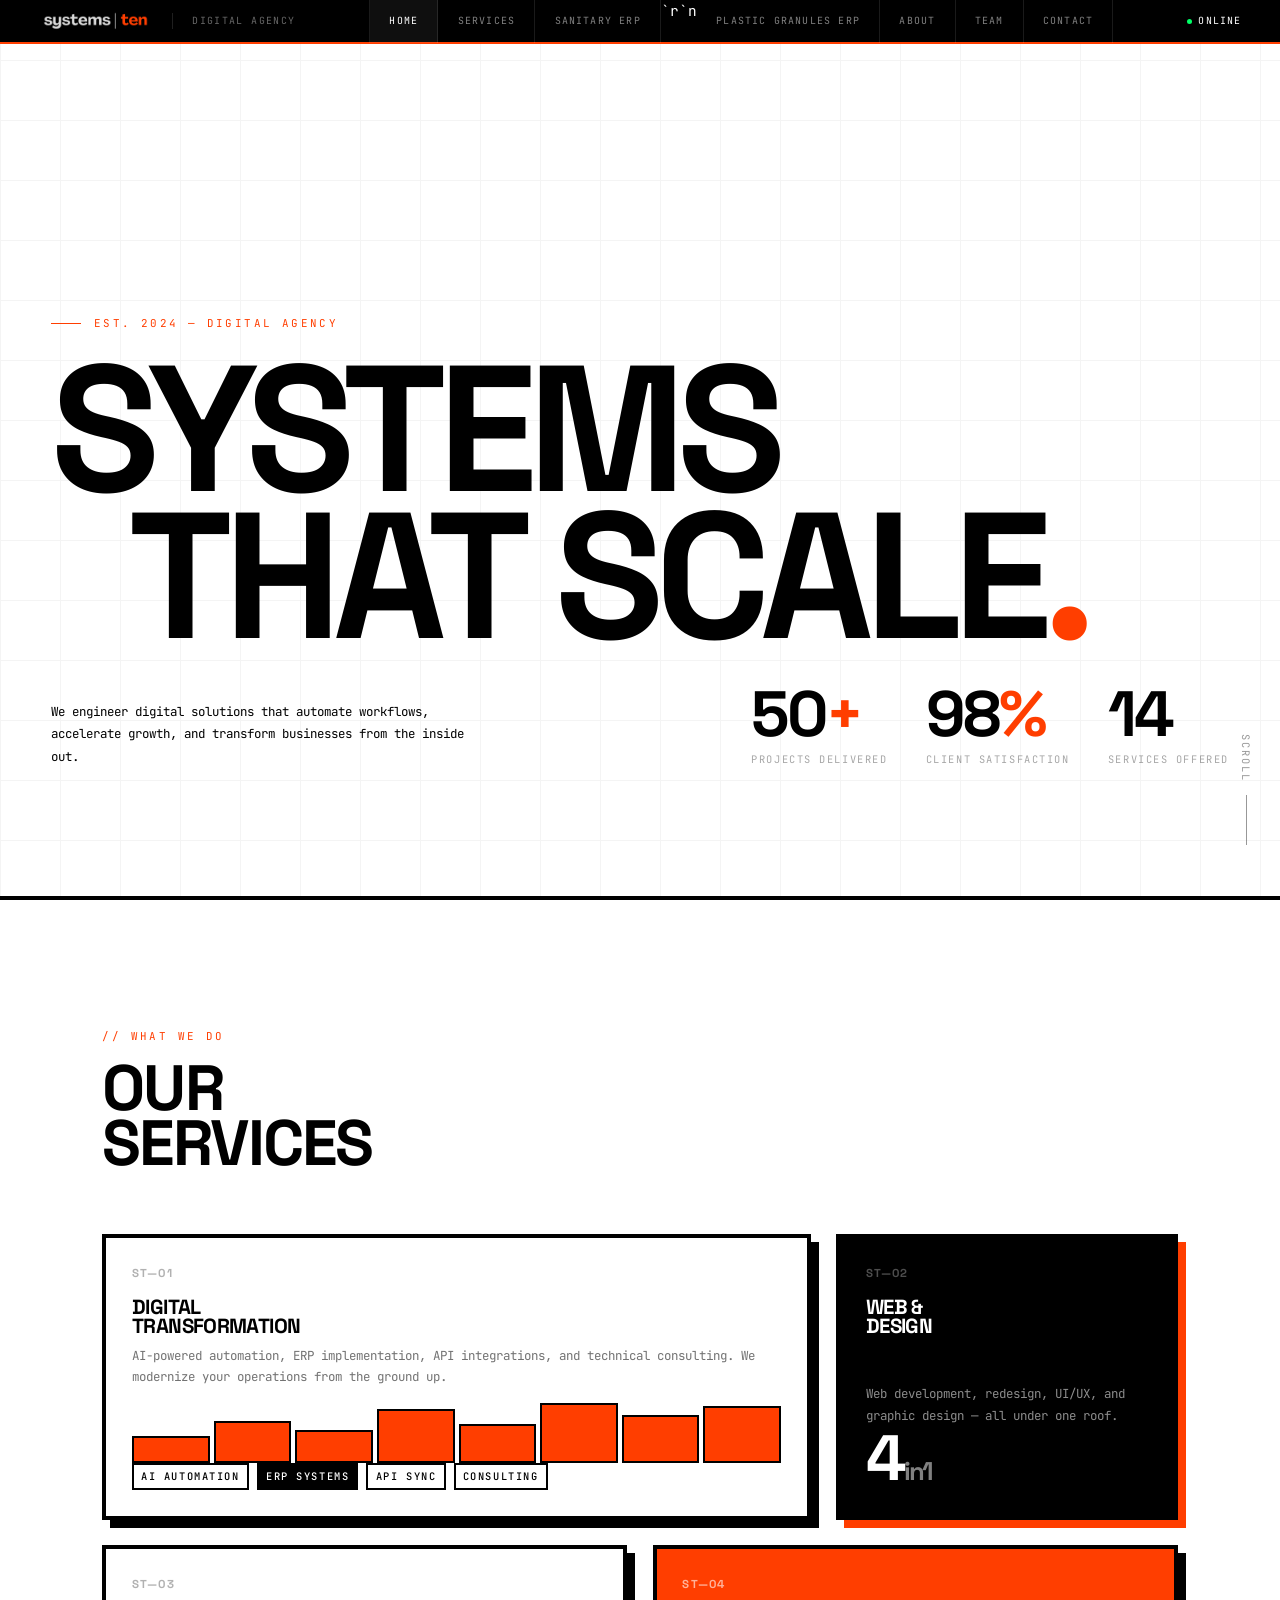
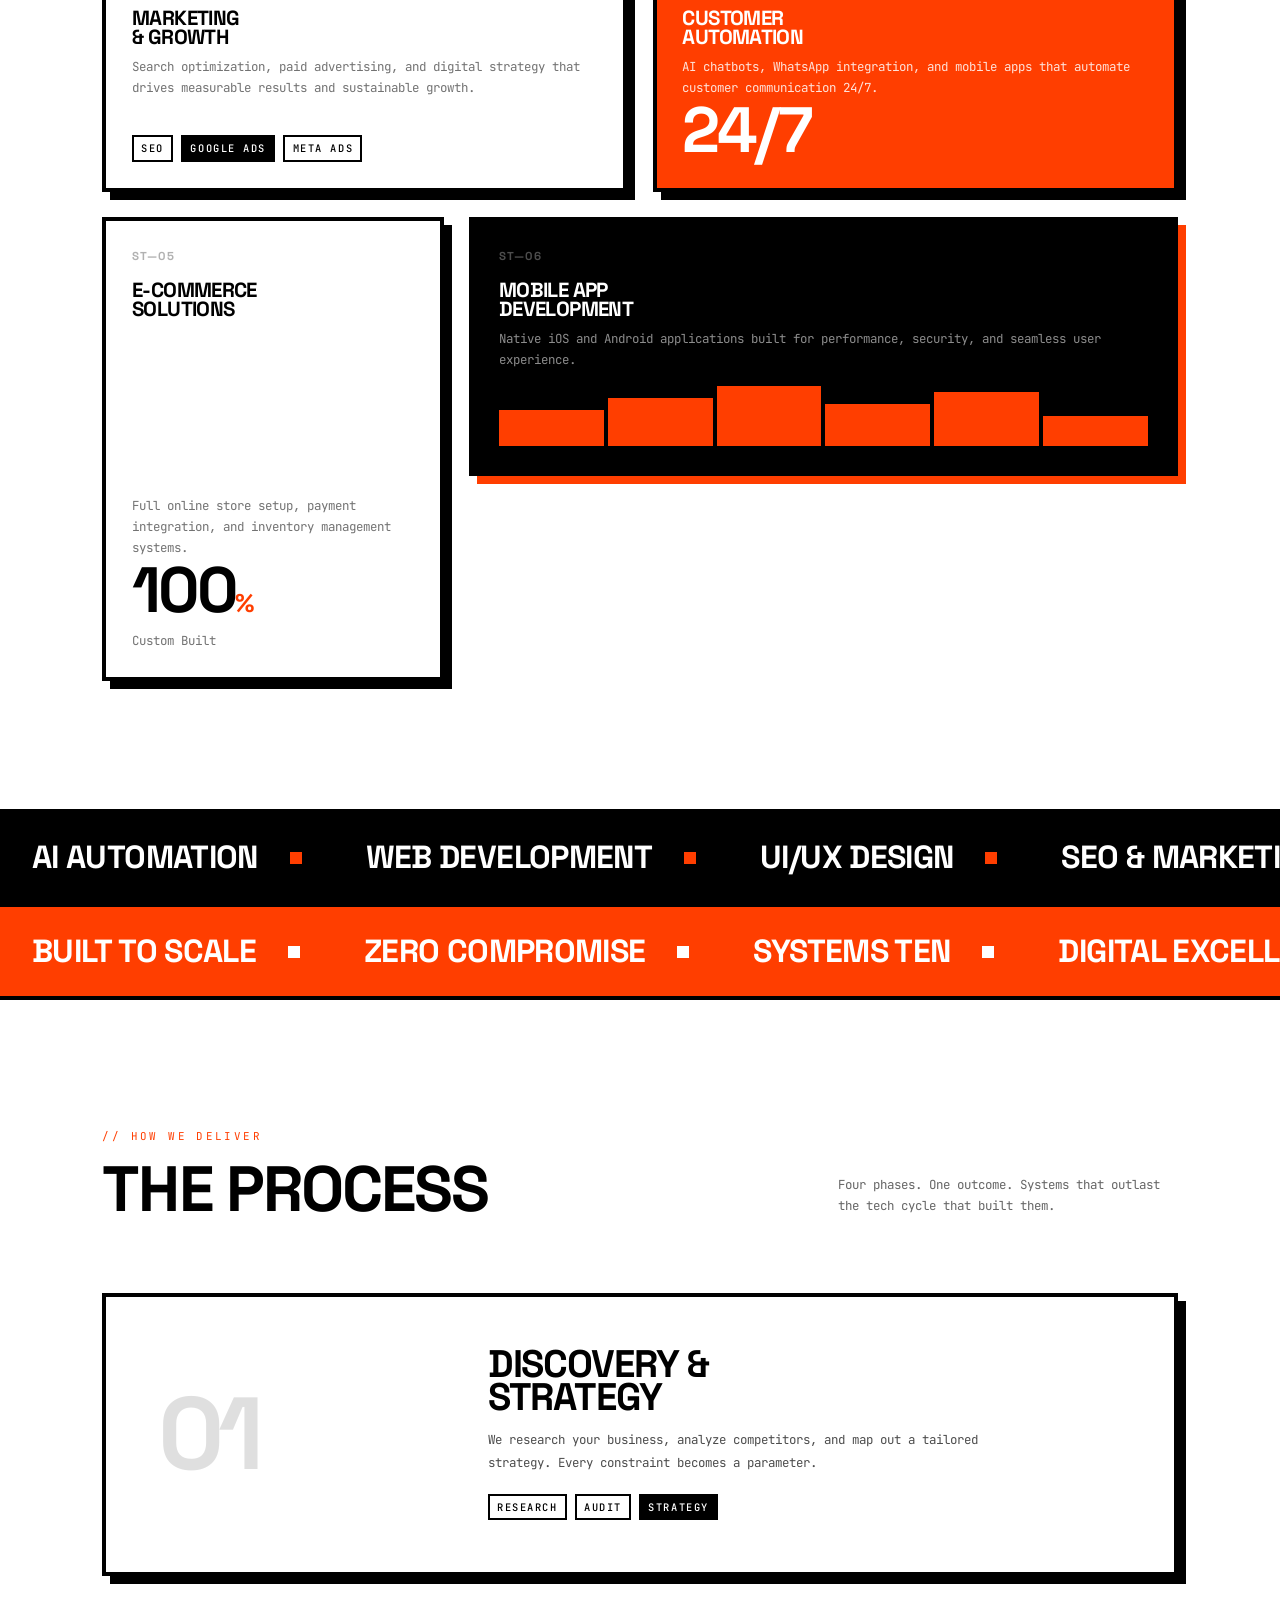
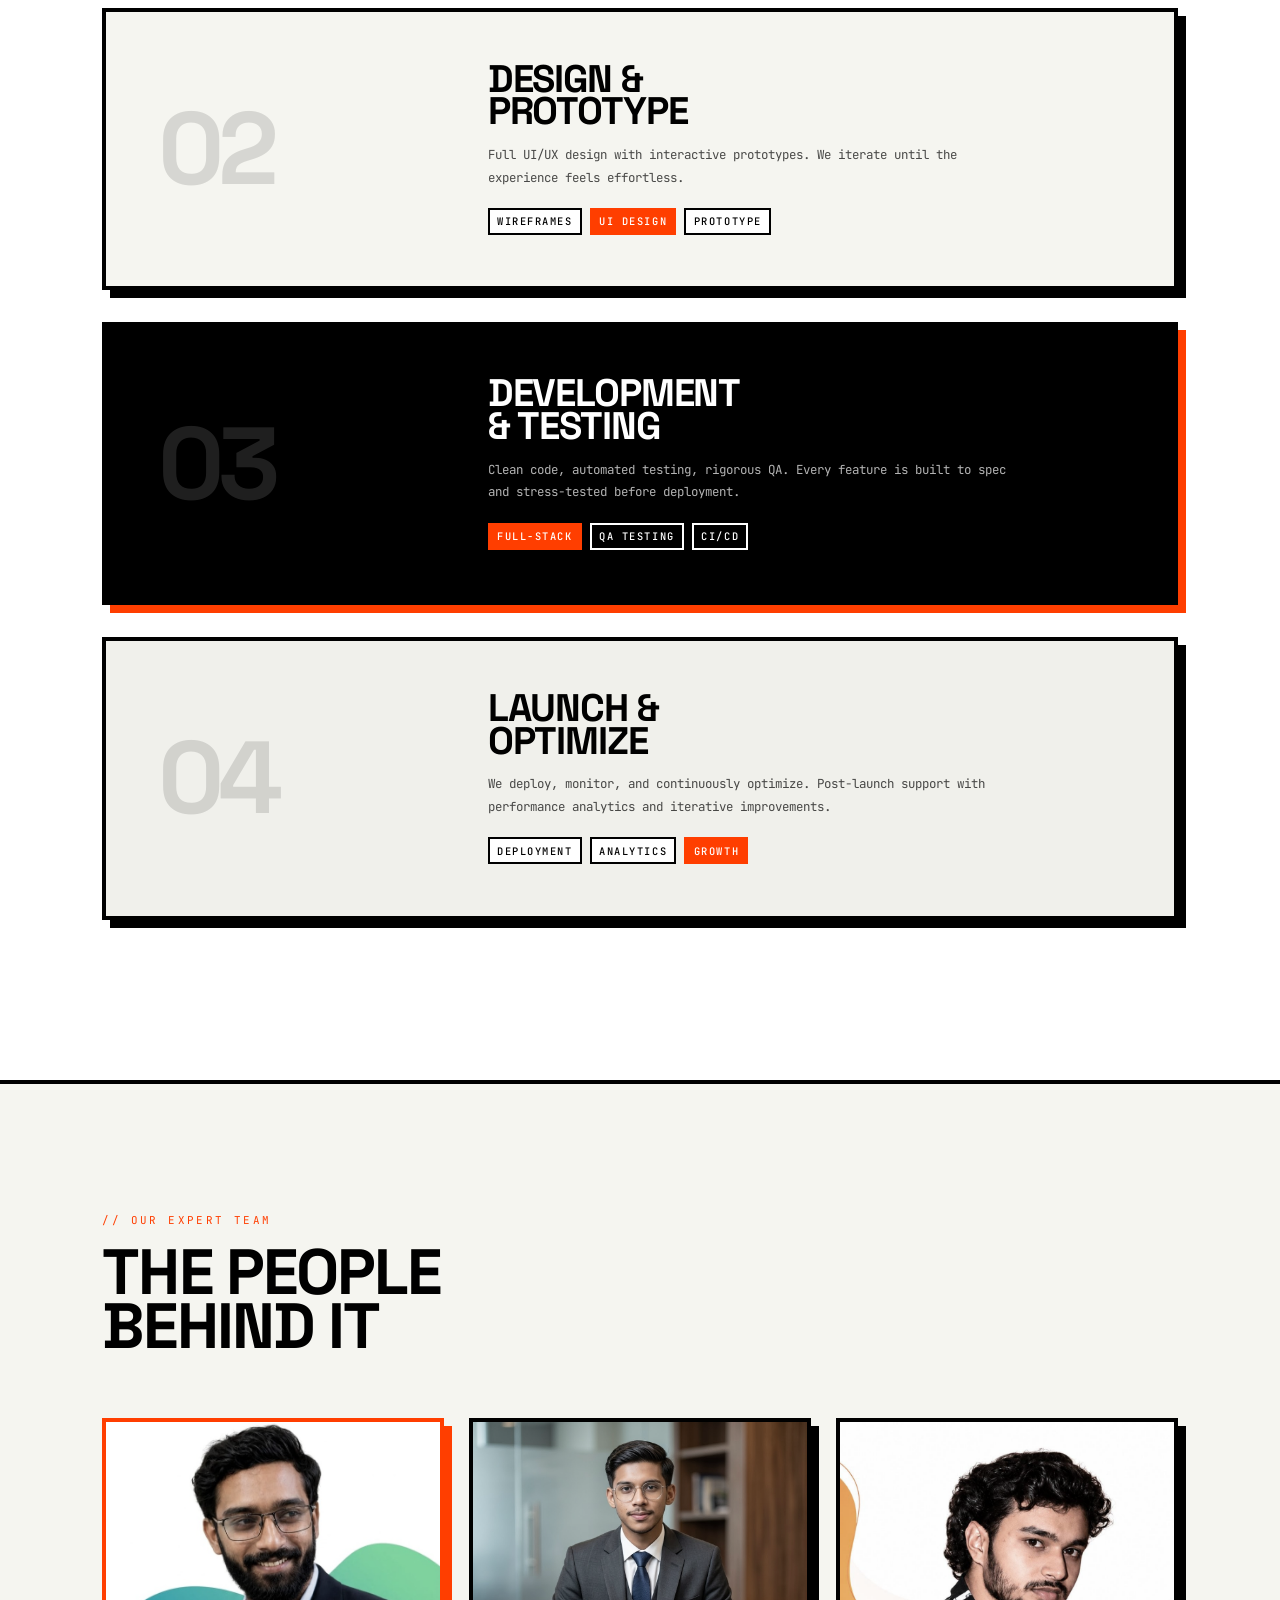
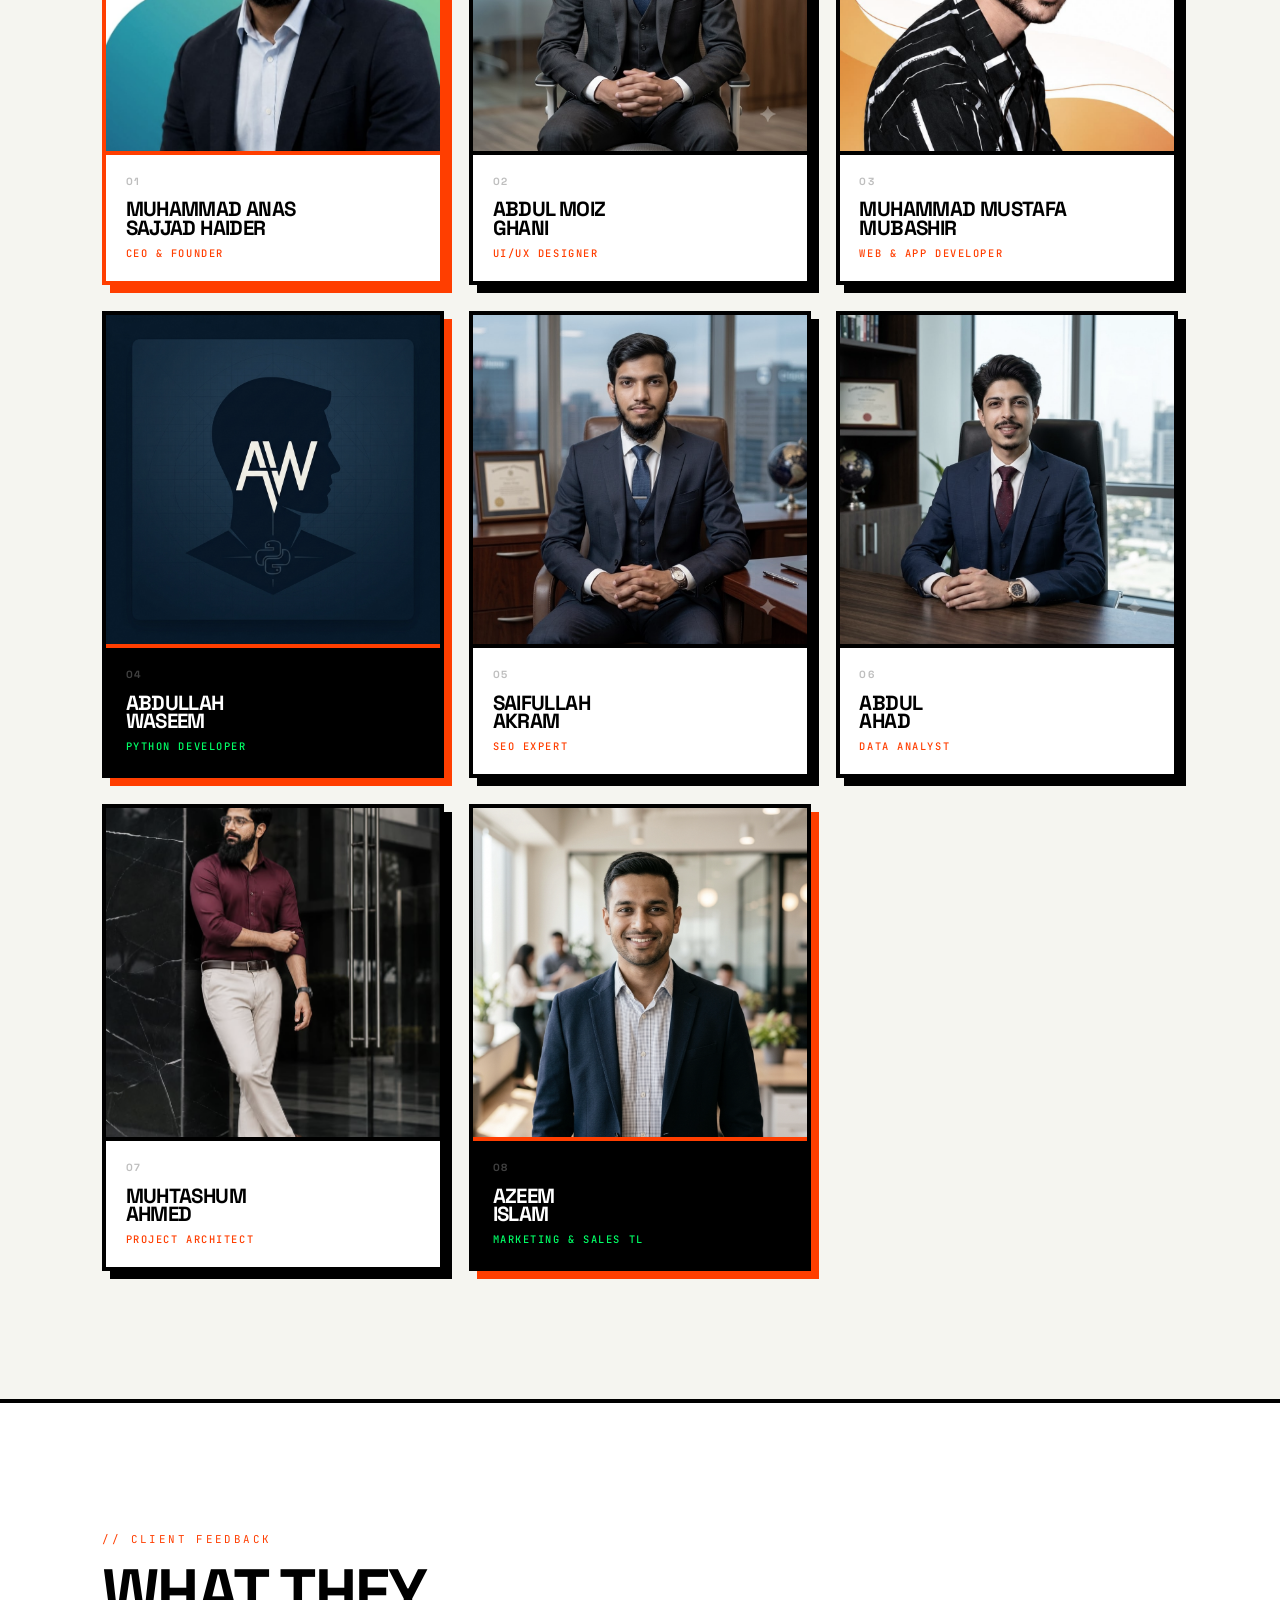
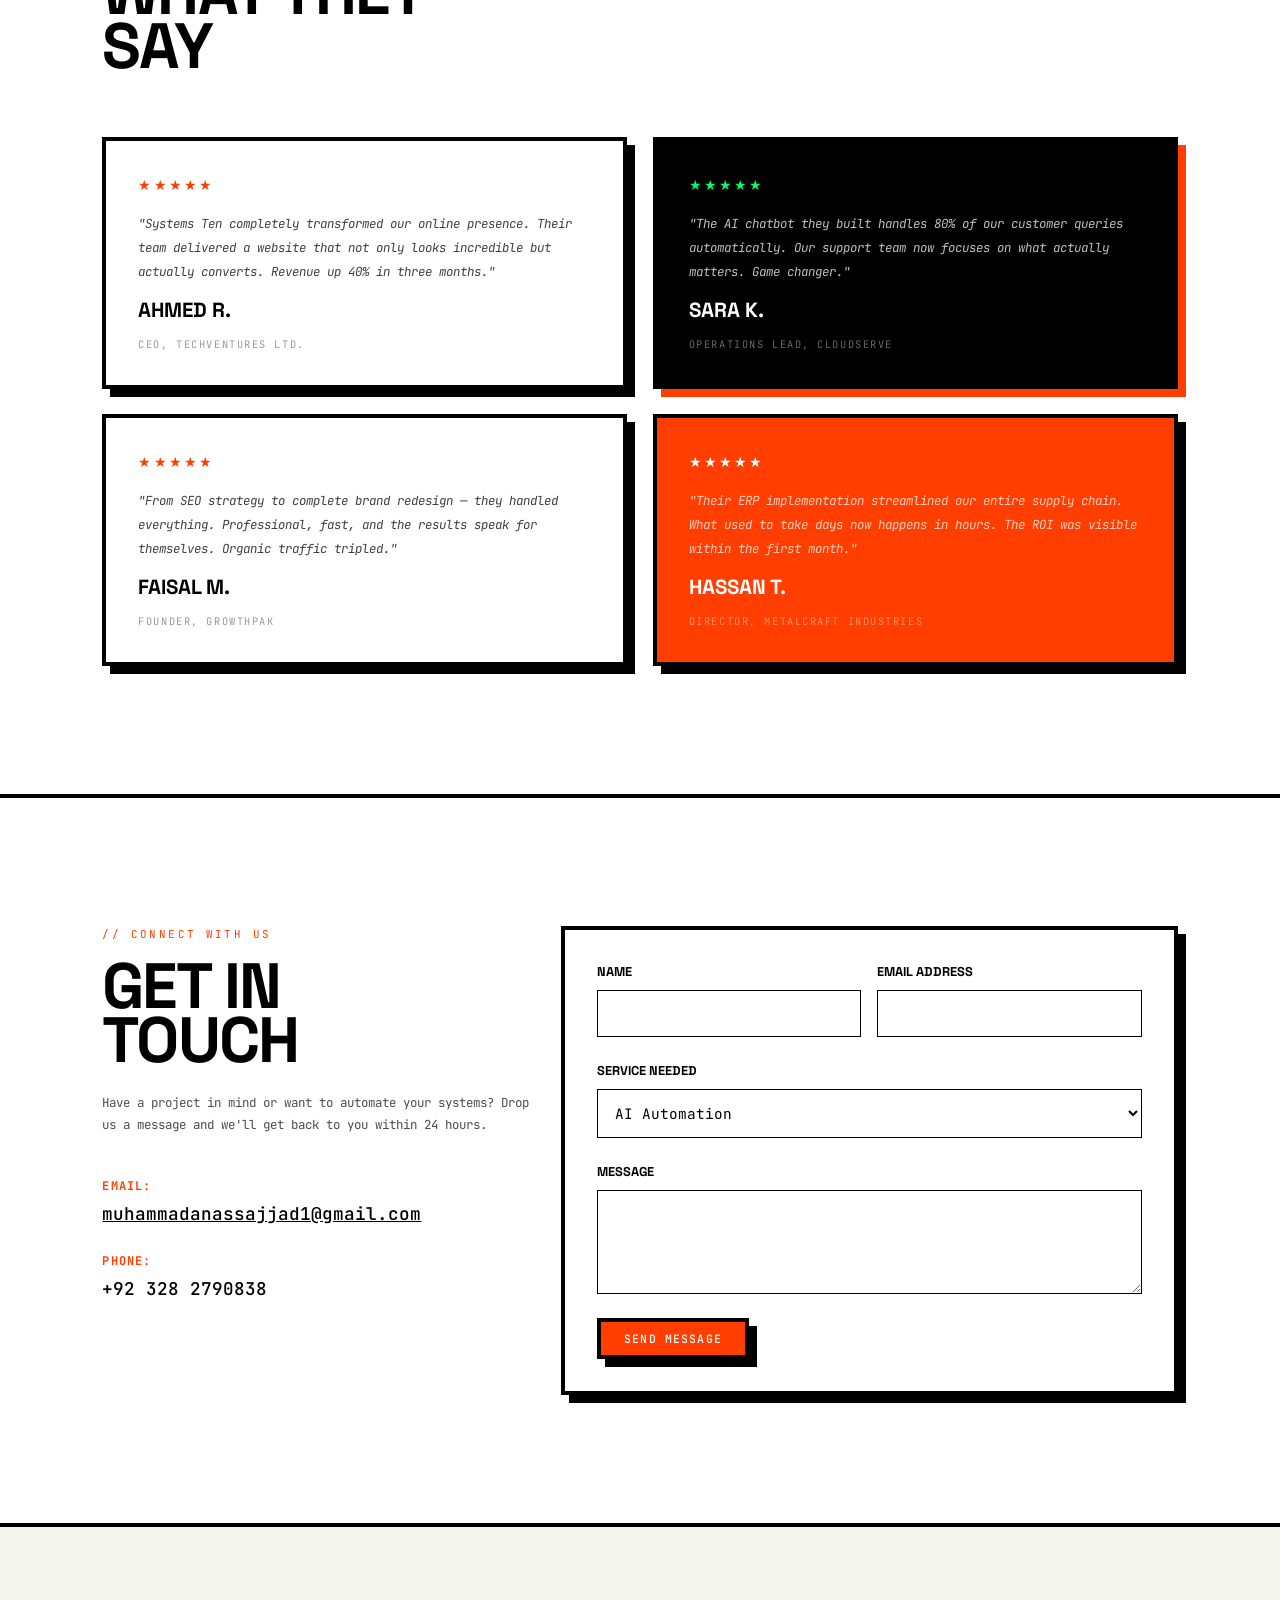
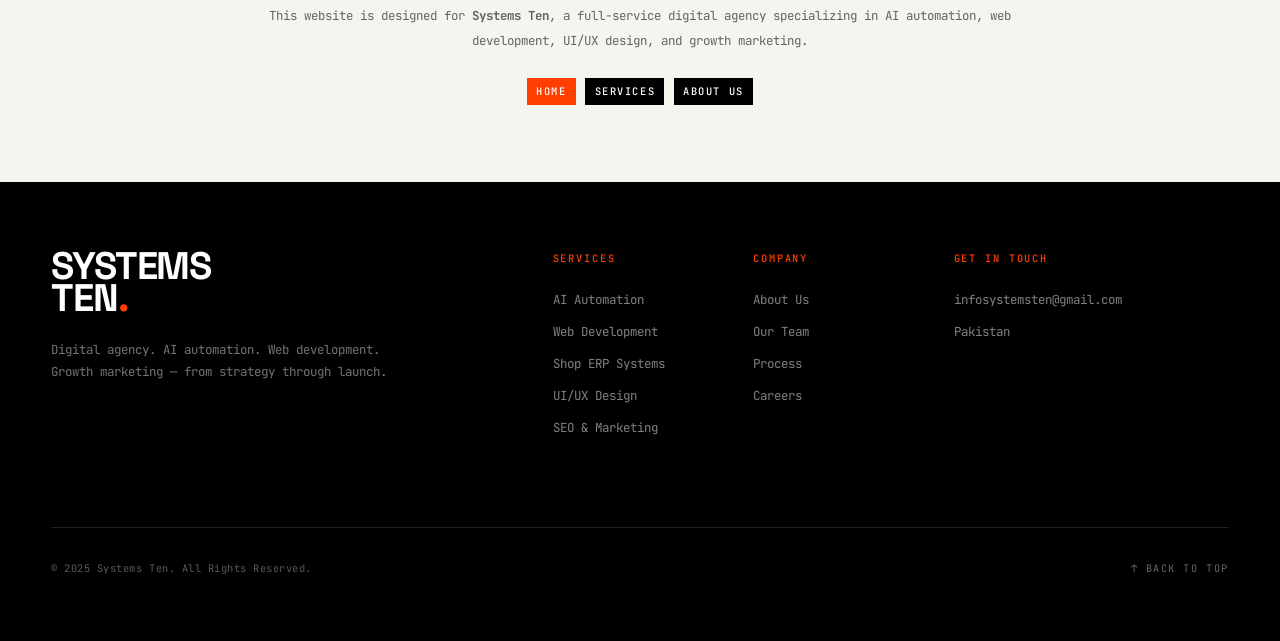
==== commit abdd86a9: "Rename Plastic Dana to Plastic Granules across the app" ====
--- a/index.html
+++ b/index.html
@@ -28,7 +28,7 @@
         <nav class="header__nav" id="headerNav">
             <a href="index.html" class="active">Home</a>
             <a href="landing-page.html">Services</a>
-            <a href="erp-solutions.html">Sanitary ERP</a>`r`n            <a href="plastic-dana-erp.html">Plastic Dana ERP</a>
+            <a href="erp-solutions.html">Sanitary ERP</a>`r`n            <a href="plastic-granules-erp.html">Plastic Granules ERP</a>
             <a href="the-observer.html">About</a>
             <a href="#team">Team</a>
             <a href="#contact">Contact</a>
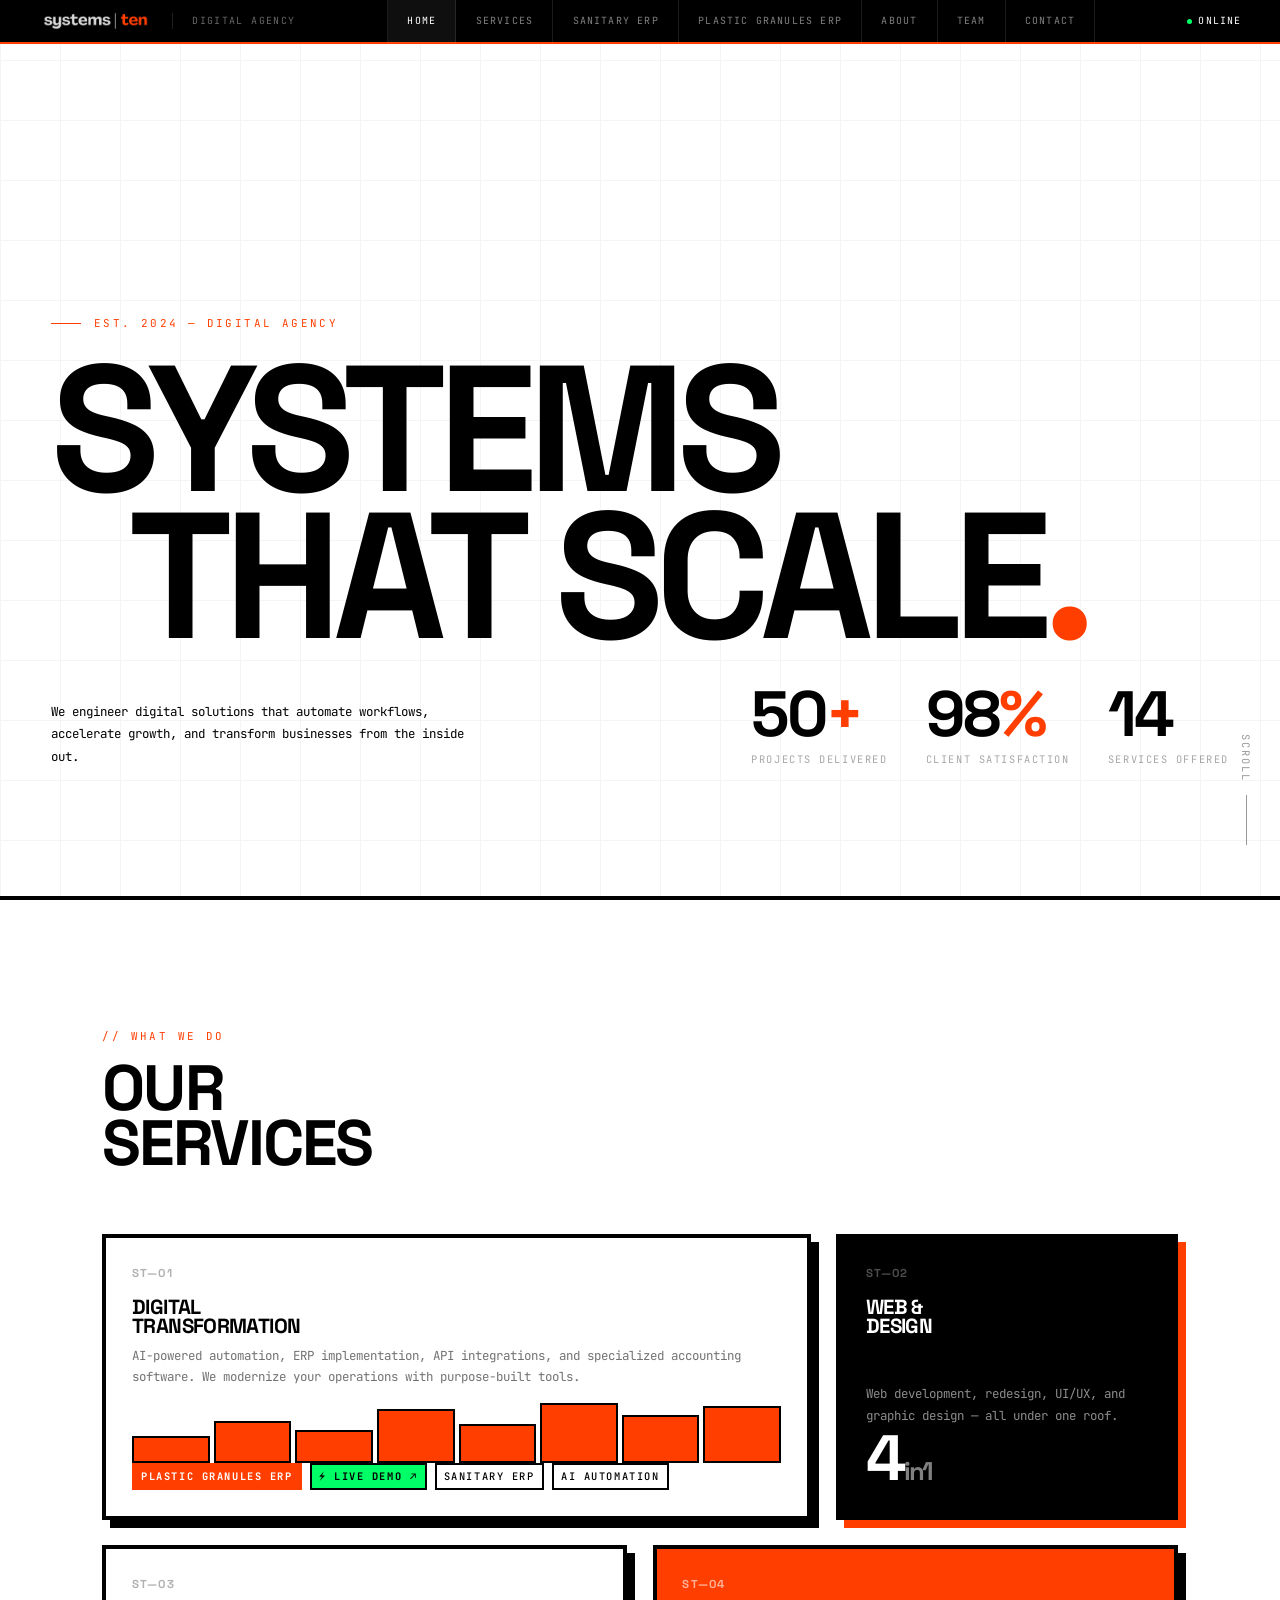
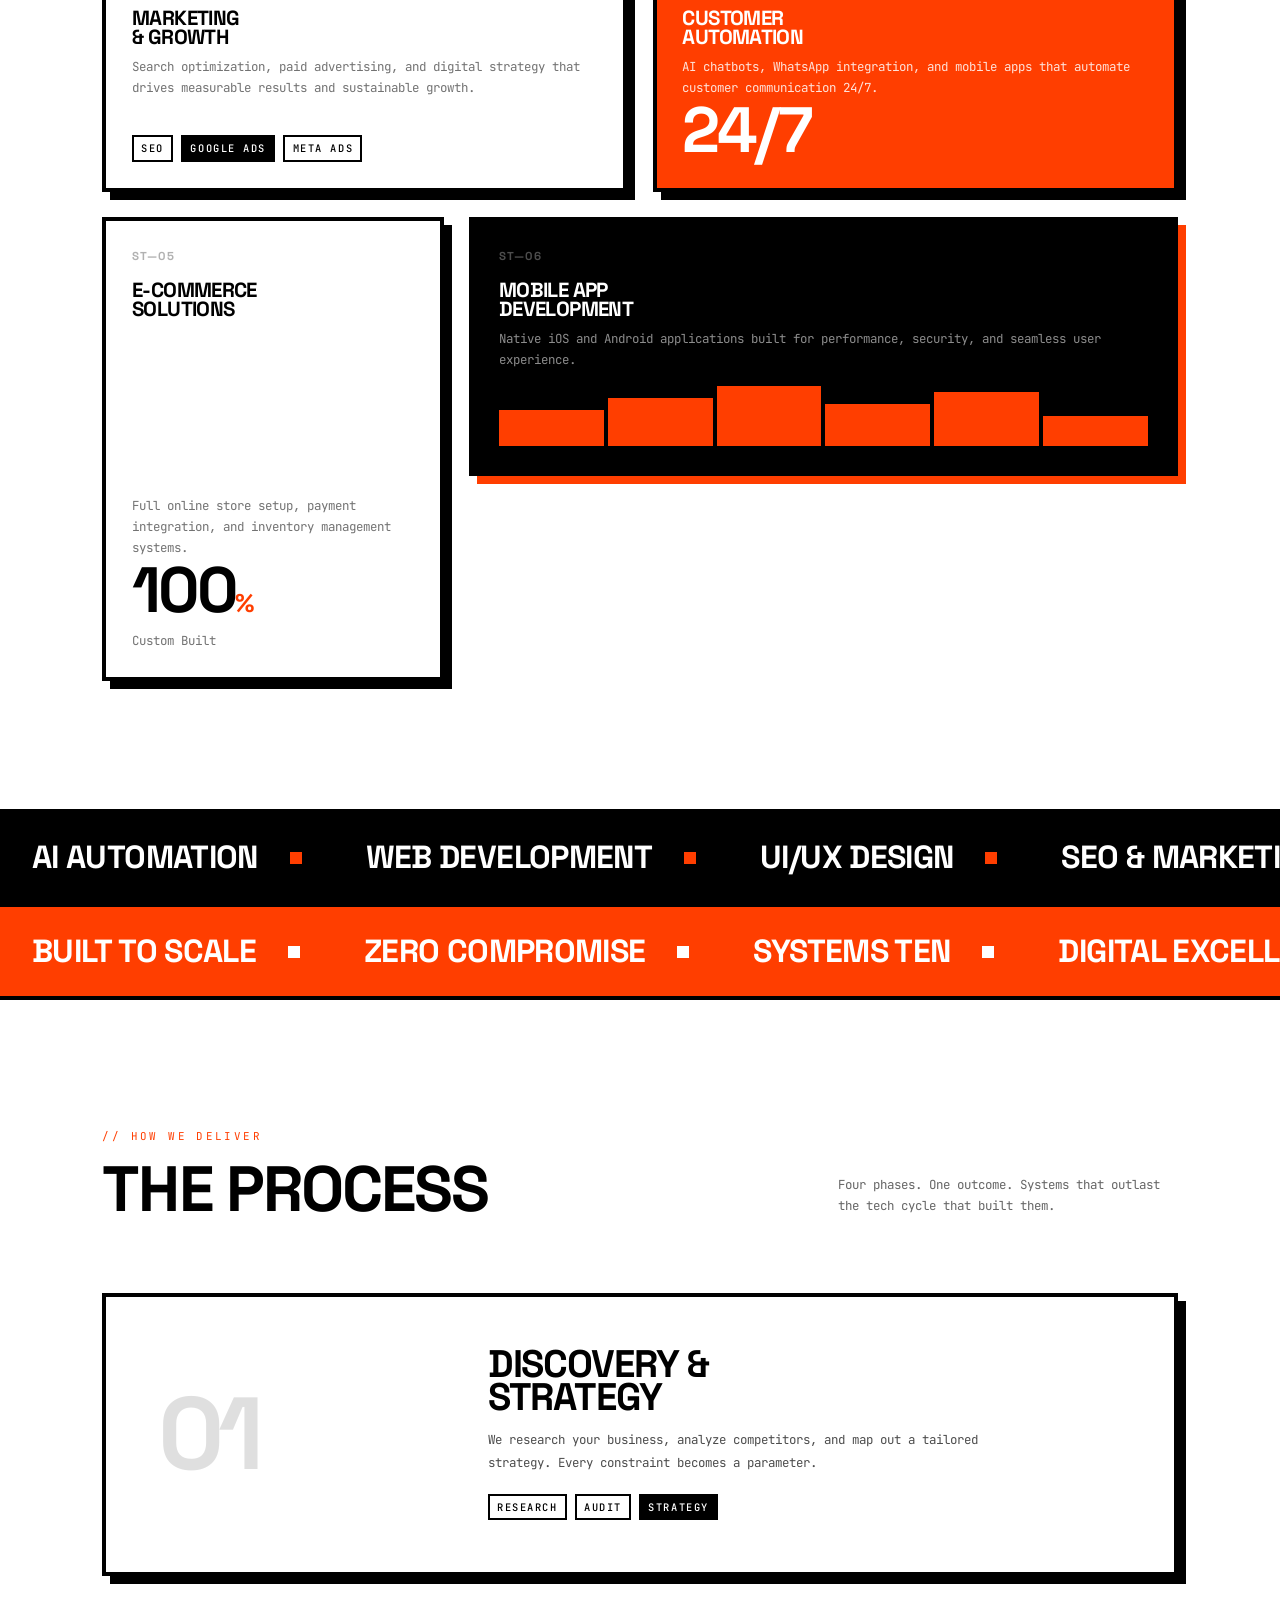
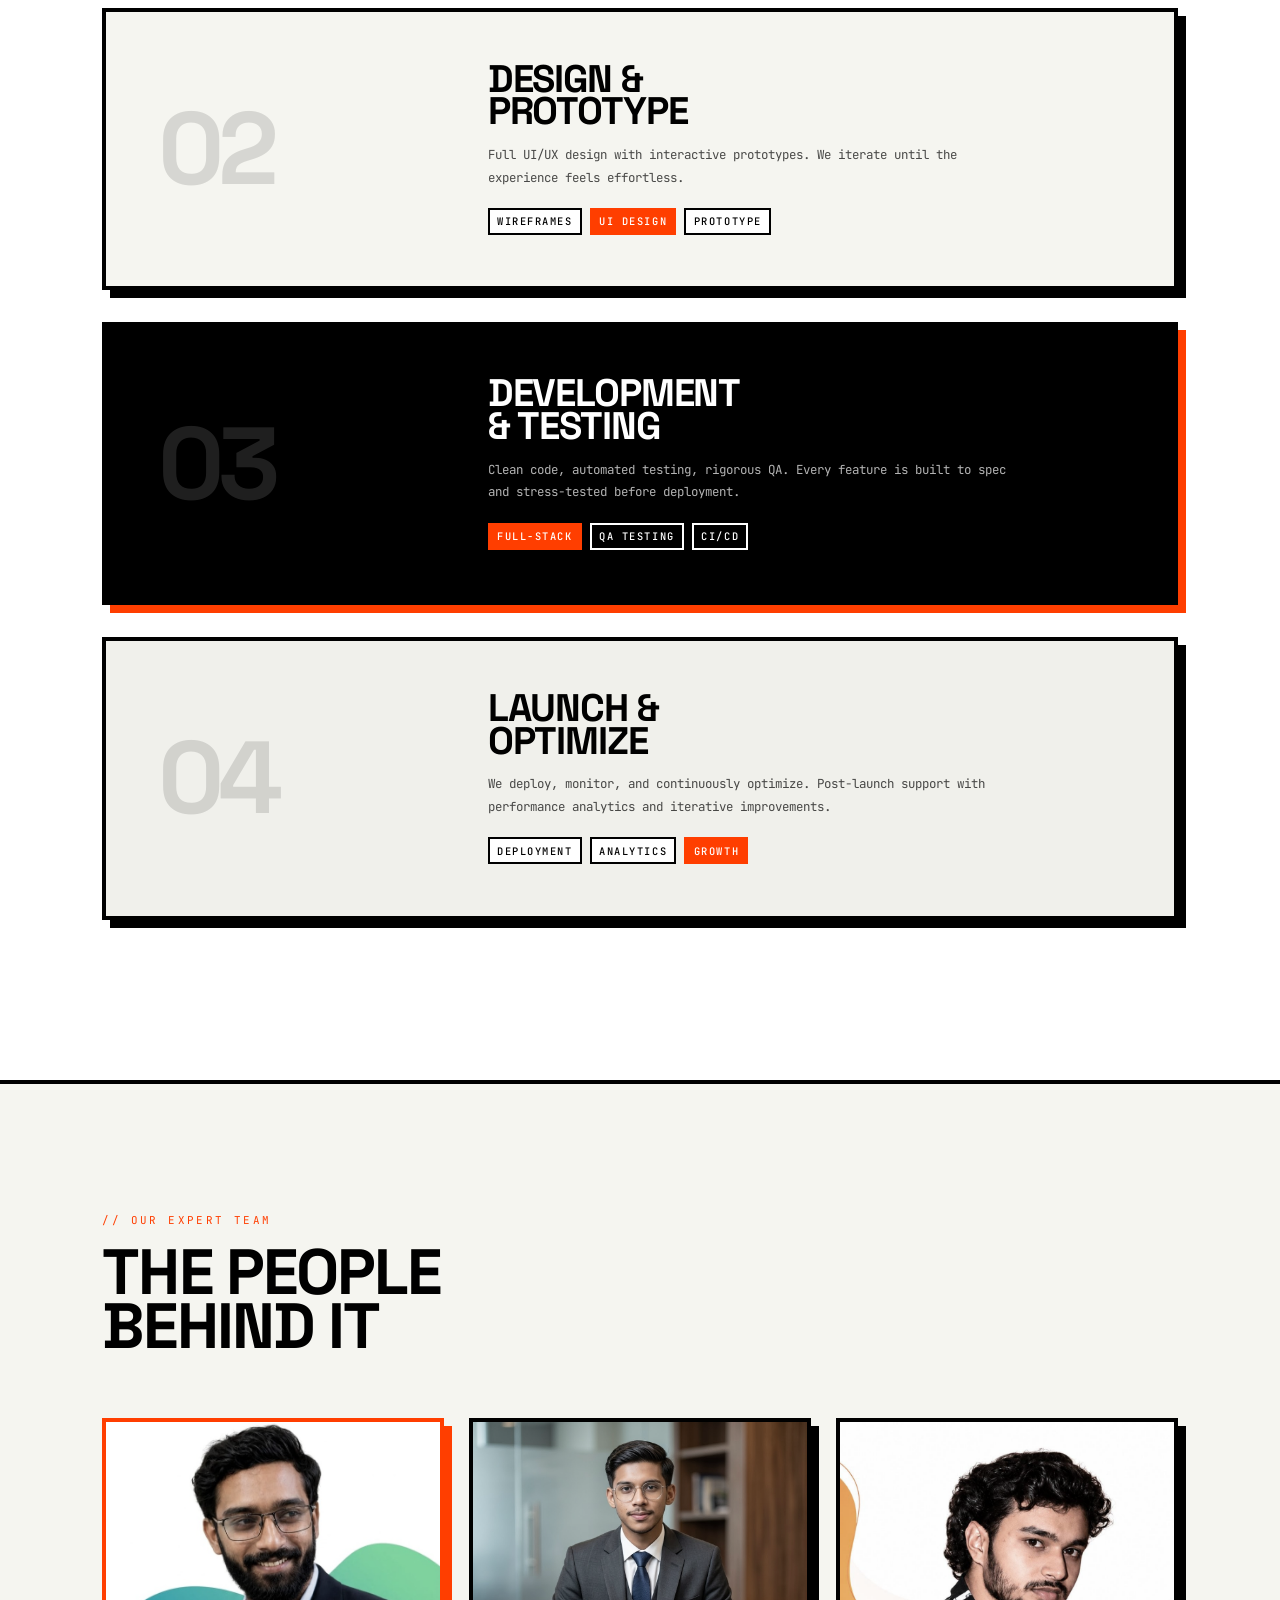
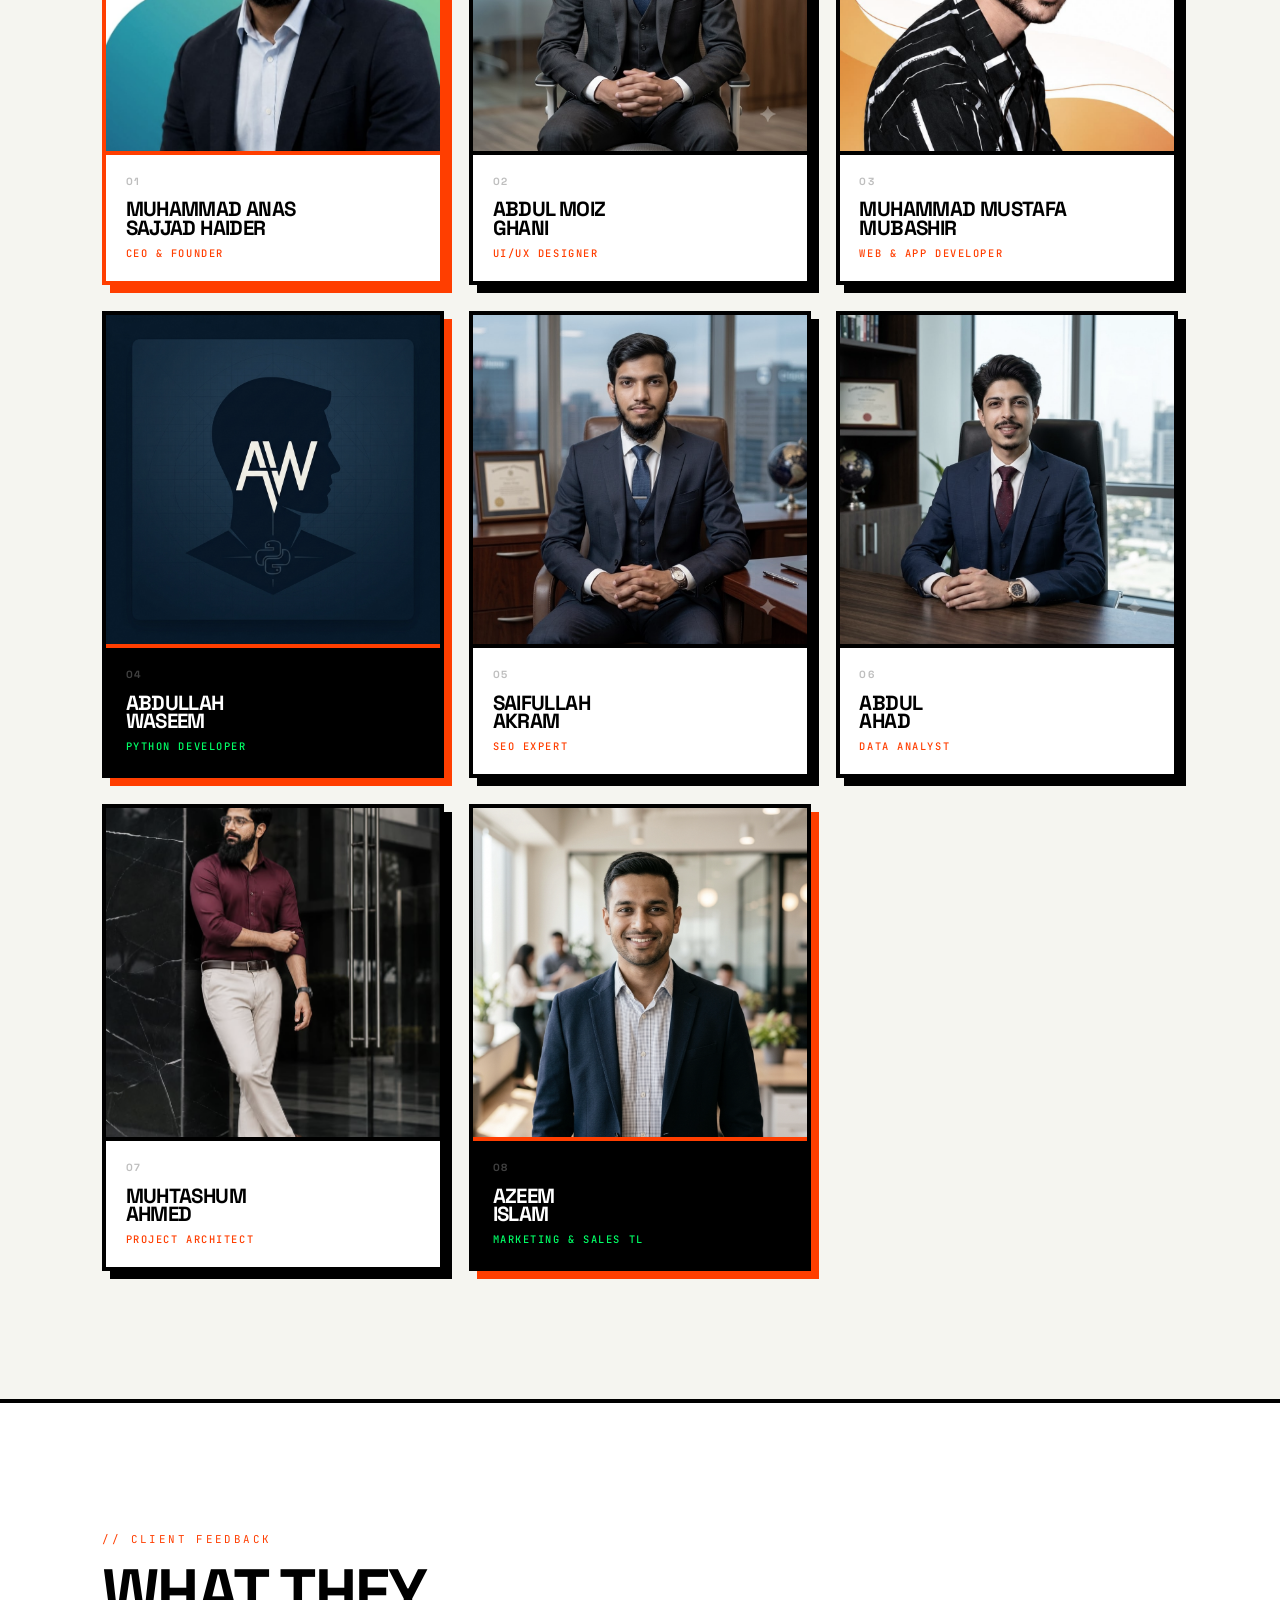
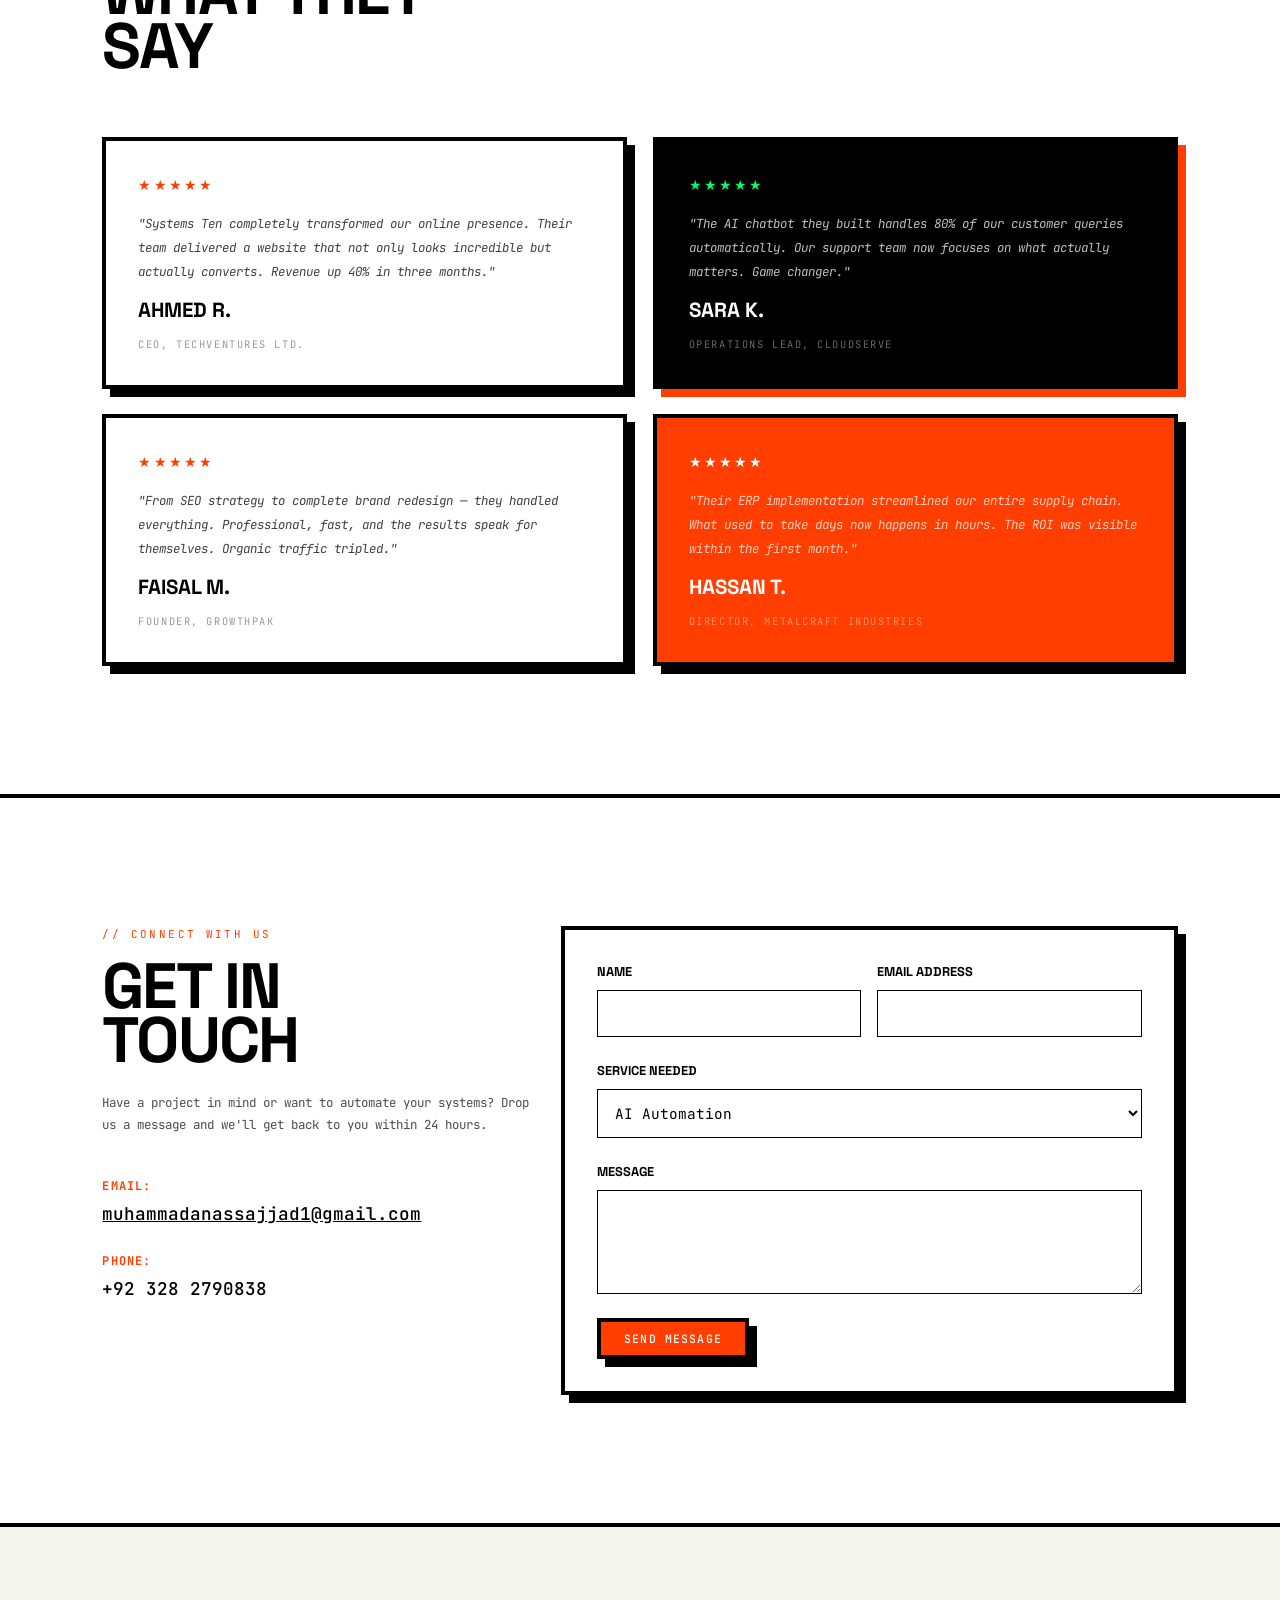
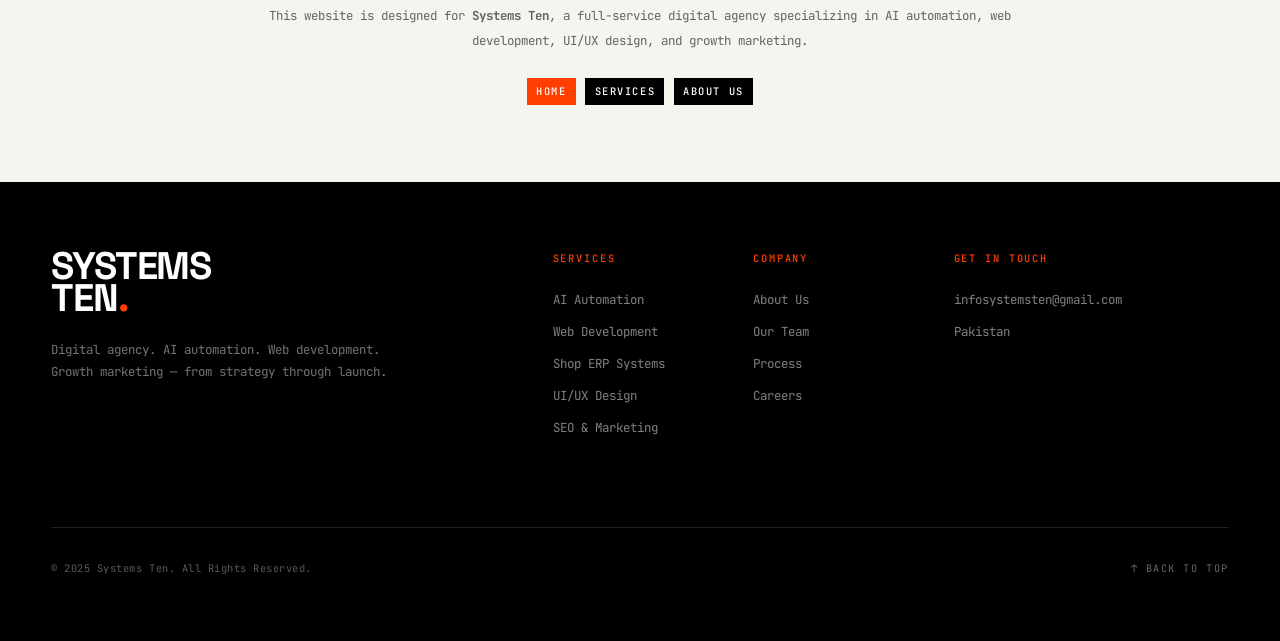
==== commit d7f91d96: "Add and showcase live demo link for Plastic Granules ERP software" ====
--- a/index.html
+++ b/index.html
@@ -28,7 +28,8 @@
         <nav class="header__nav" id="headerNav">
             <a href="index.html" class="active">Home</a>
             <a href="landing-page.html">Services</a>
-            <a href="erp-solutions.html">Sanitary ERP</a>`r`n            <a href="plastic-granules-erp.html">Plastic Granules ERP</a>
+            <a href="erp-solutions.html">Sanitary ERP</a>
+            <a href="plastic-granules-erp.html">Plastic Granules ERP</a>
             <a href="the-observer.html">About</a>
             <a href="#team">Team</a>
             <a href="#contact">Contact</a>
@@ -69,12 +70,17 @@
             <h2 class="section__title">Our<br>Services</h2>
         </div>
         <div class="bento__grid">
-            <a href="erp-solutions.html" class="bento-card bento-card--wide reveal">
+            <div class="bento-card bento-card--wide reveal">
                 <div class="bento-card__number">ST—01</div>
-                <div><h3 class="bento-card__title">Digital<br>Transformation</h3><p class="bento-card__text">AI-powered automation, ERP implementation, API integrations, and technical consulting. We modernize your operations from the ground up.</p></div>
+                <div><h3 class="bento-card__title">Digital<br>Transformation</h3><p class="bento-card__text">AI-powered automation, ERP implementation, API integrations, and specialized accounting software. We modernize your operations with purpose-built tools.</p></div>
                 <div class="bar-chart"><div class="bar-chart__col" style="height:45%"></div><div class="bar-chart__col" style="height:70%"></div><div class="bar-chart__col" style="height:55%"></div><div class="bar-chart__col" style="height:90%"></div><div class="bar-chart__col" style="height:65%"></div><div class="bar-chart__col" style="height:100%"></div><div class="bar-chart__col" style="height:80%"></div><div class="bar-chart__col" style="height:95%"></div></div>
-                <div style="align-self:end;display:flex;flex-wrap:wrap;gap:0.5rem"><span class="tag">AI Automation</span><span class="tag tag--filled">ERP Systems</span><span class="tag">API Sync</span><span class="tag">Consulting</span></div>
-            </a>
+                <div style="align-self:end;display:flex;flex-wrap:wrap;gap:0.5rem;align-items:center;">
+                    <a href="plastic-granules-erp.html" class="tag tag--safety" style="text-decoration:none;font-weight:700;">Plastic Granules ERP</a>
+                    <a href="https://demo-plastic-granule-website.onrender.com/" target="_blank" rel="noopener noreferrer" class="tag" style="text-decoration:none;background:#00ff66;color:#000;border-color:#000;font-weight:700;">⚡ Live Demo ↗</a>
+                    <a href="erp-solutions.html" class="tag" style="text-decoration:none;">Sanitary ERP</a>
+                    <span class="tag">AI Automation</span>
+                </div>
+            </div>
             <a href="#contact" class="bento-card bento-card--narrow bento-card--dark reveal">
                 <div class="bento-card__number">ST—02</div>
                 <h3 class="bento-card__title">Web &<br>Design</h3>
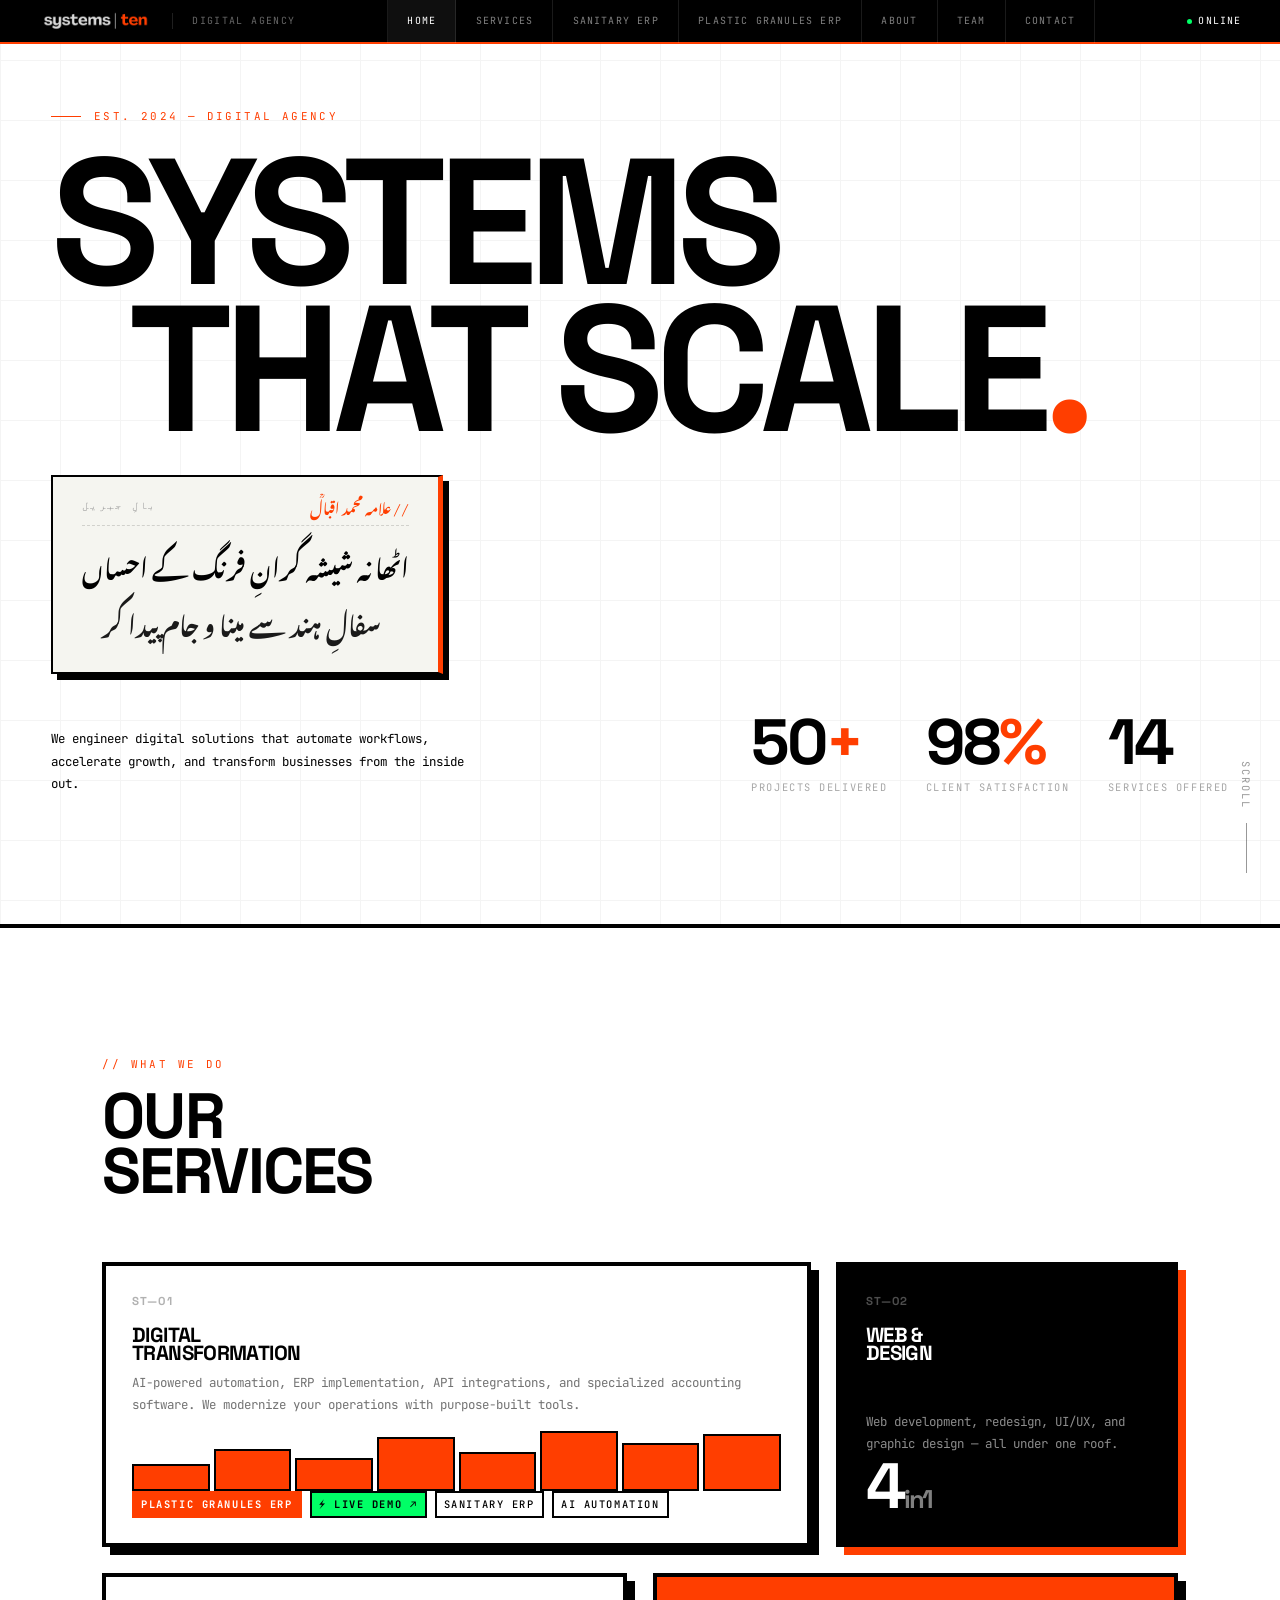
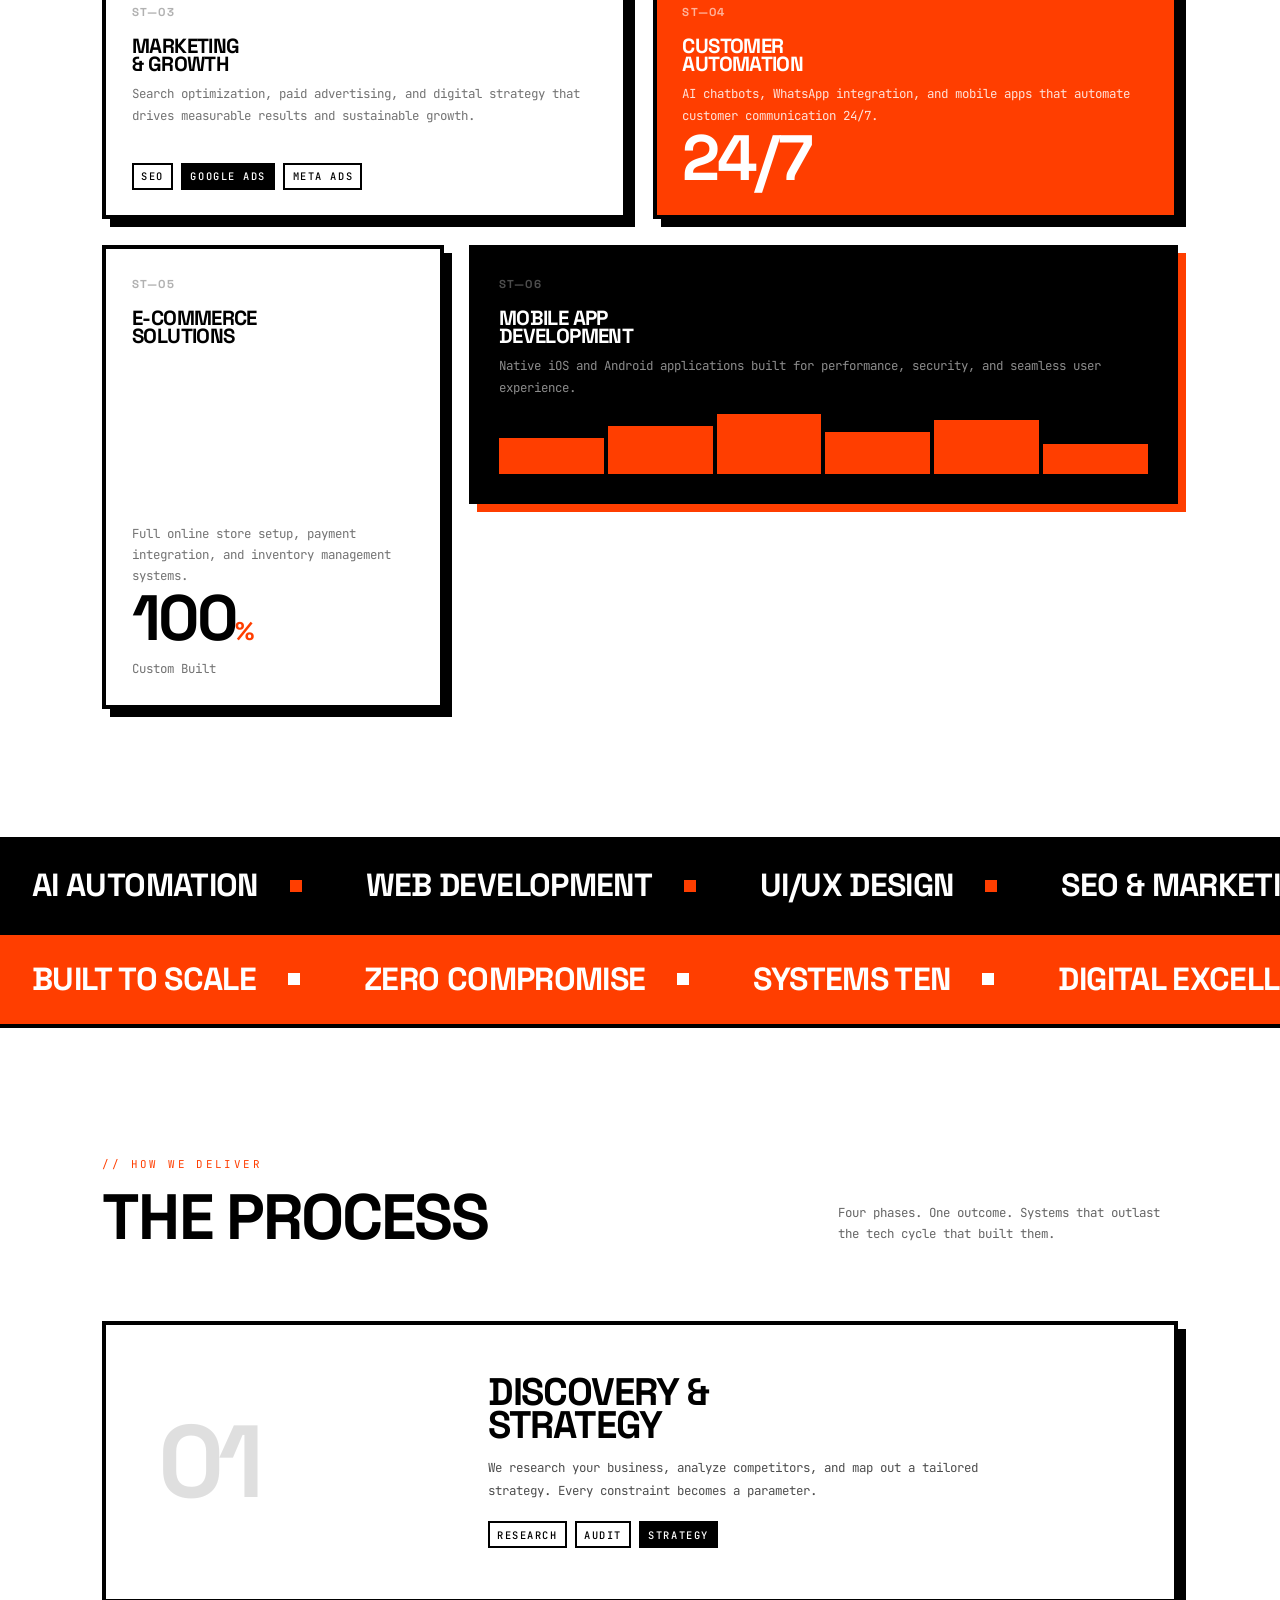
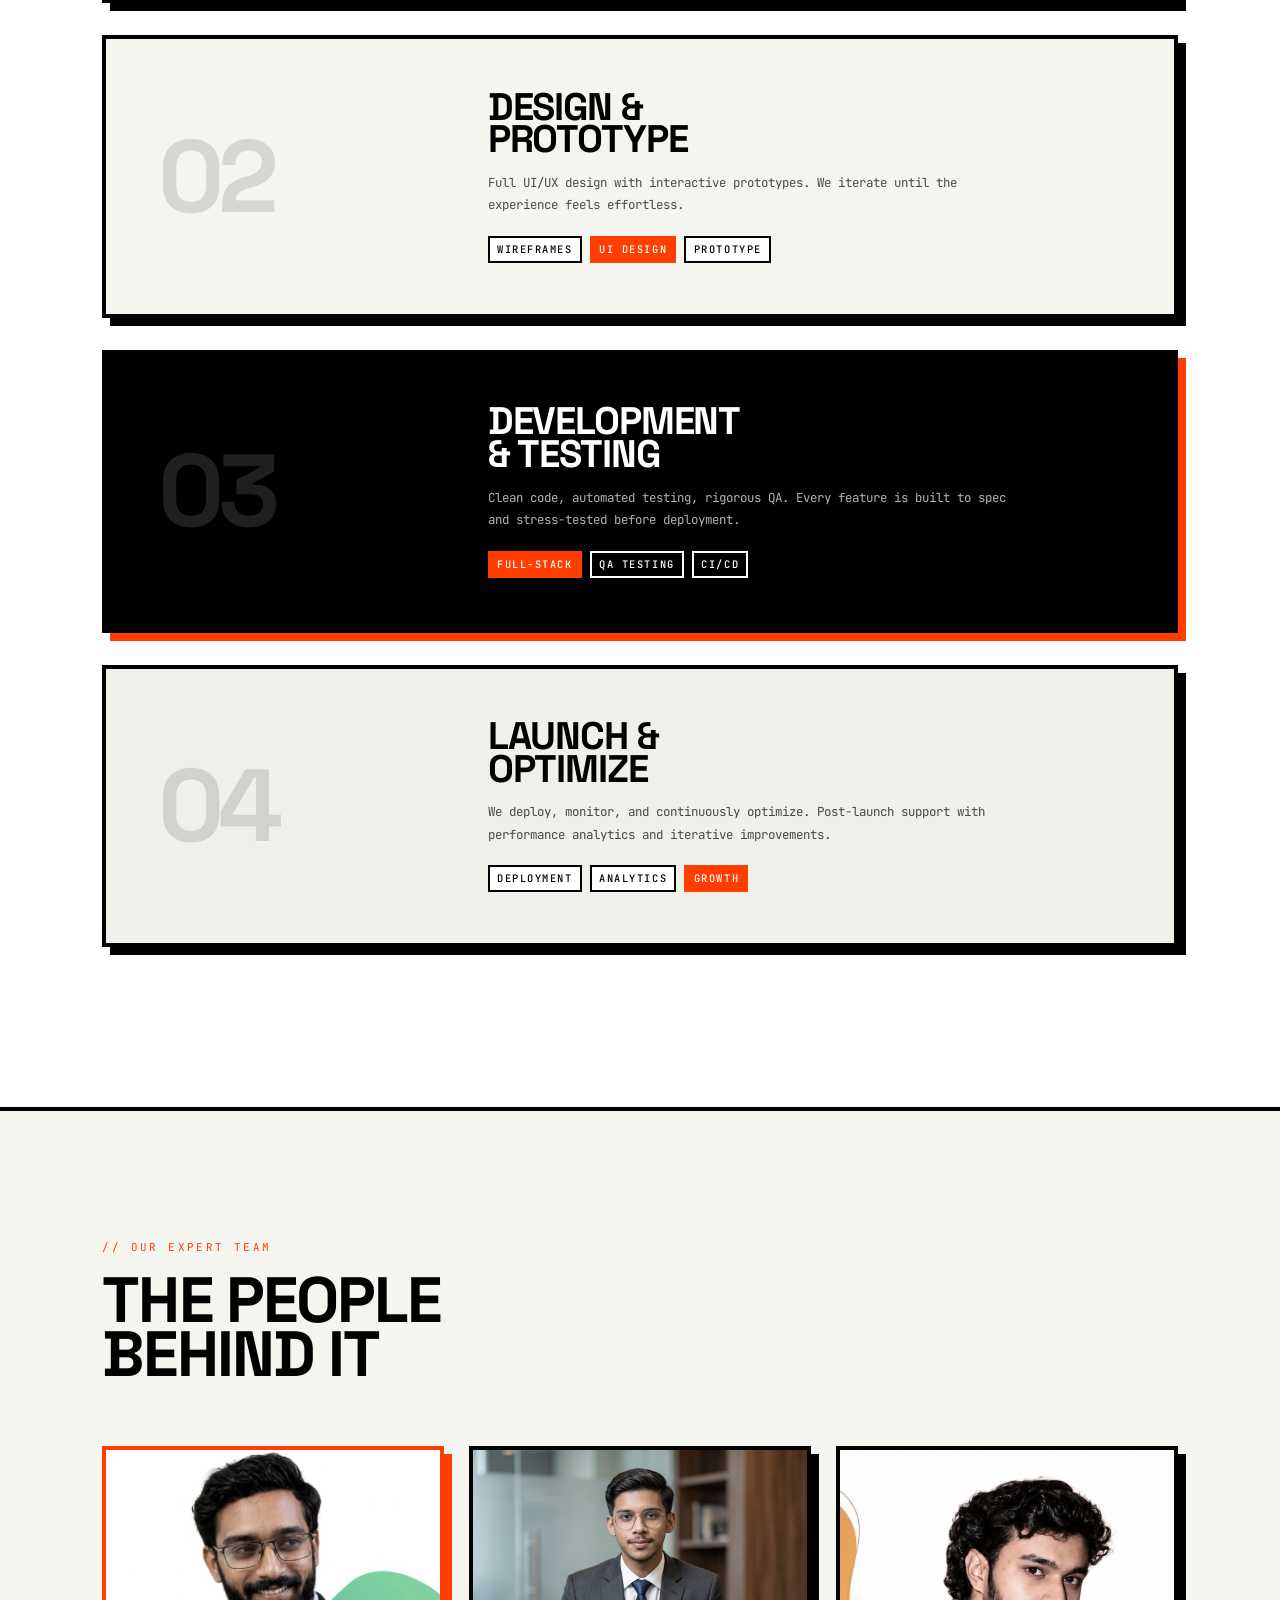
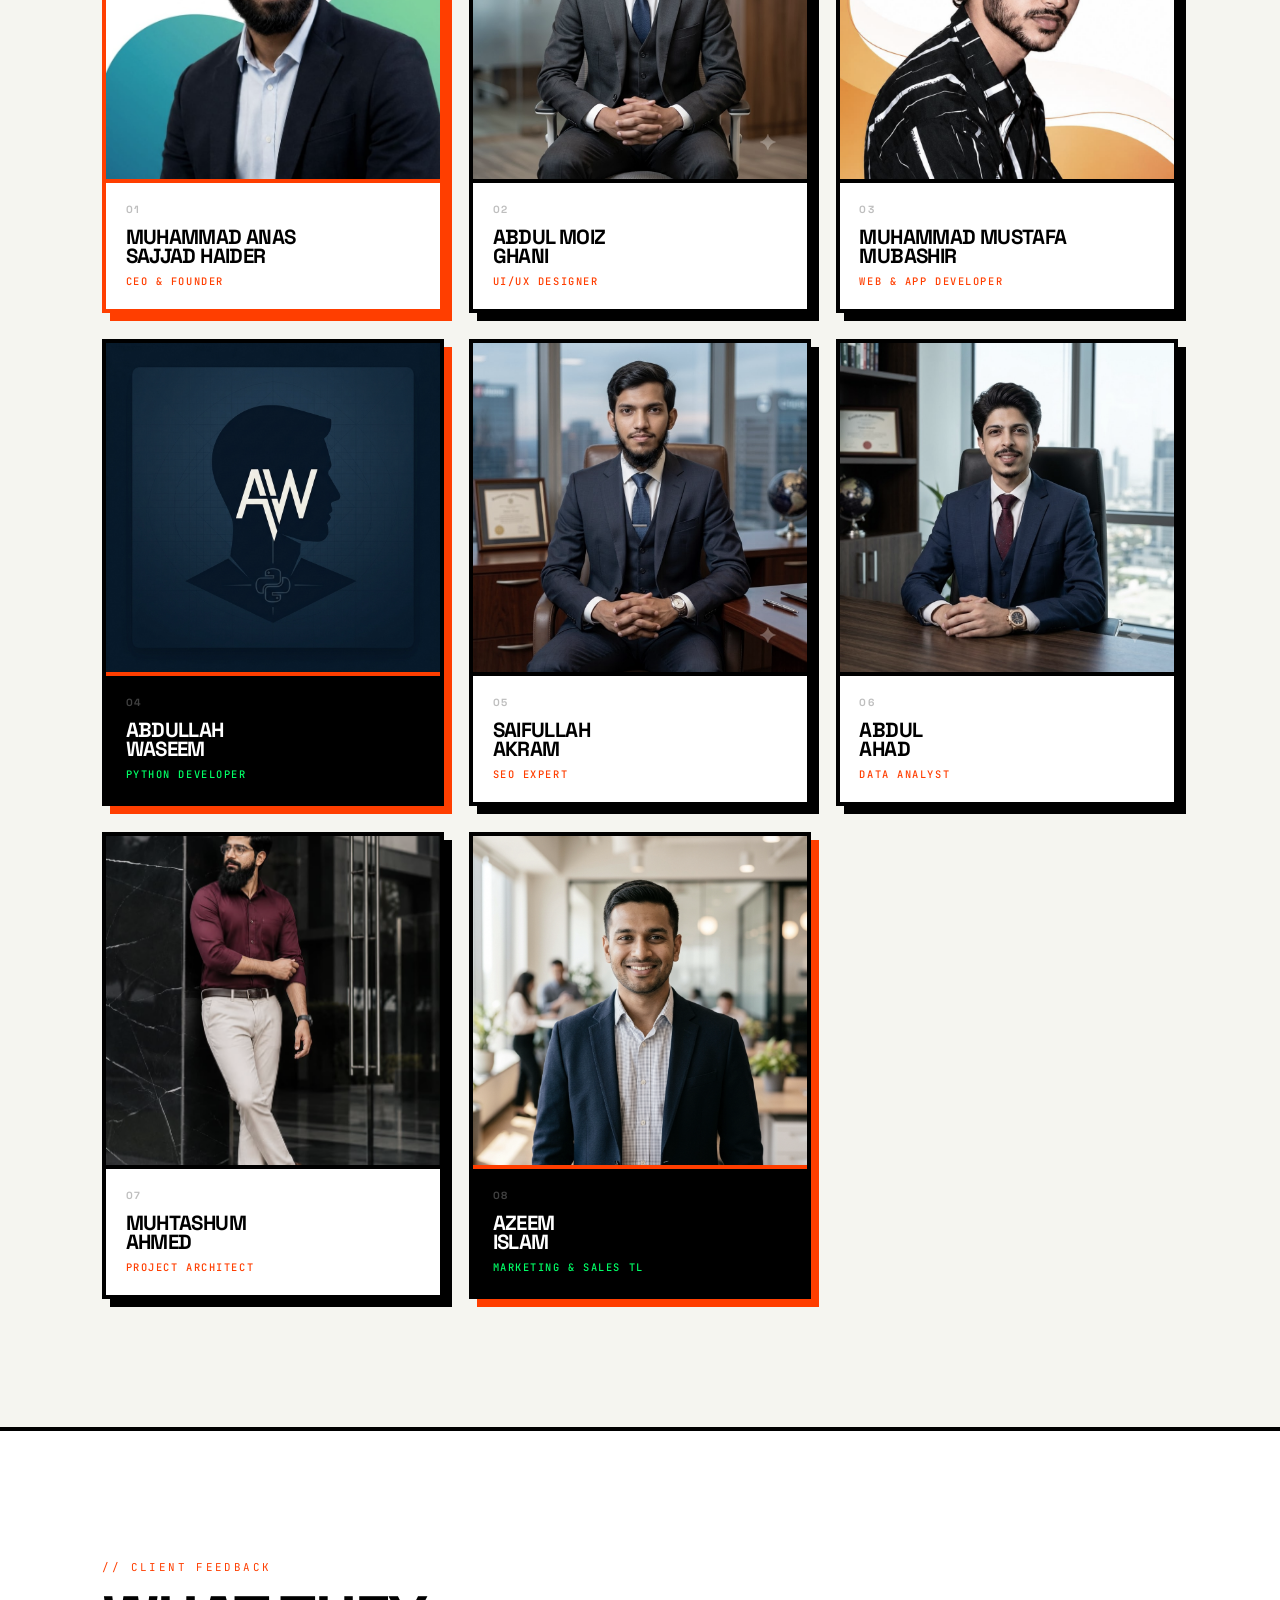
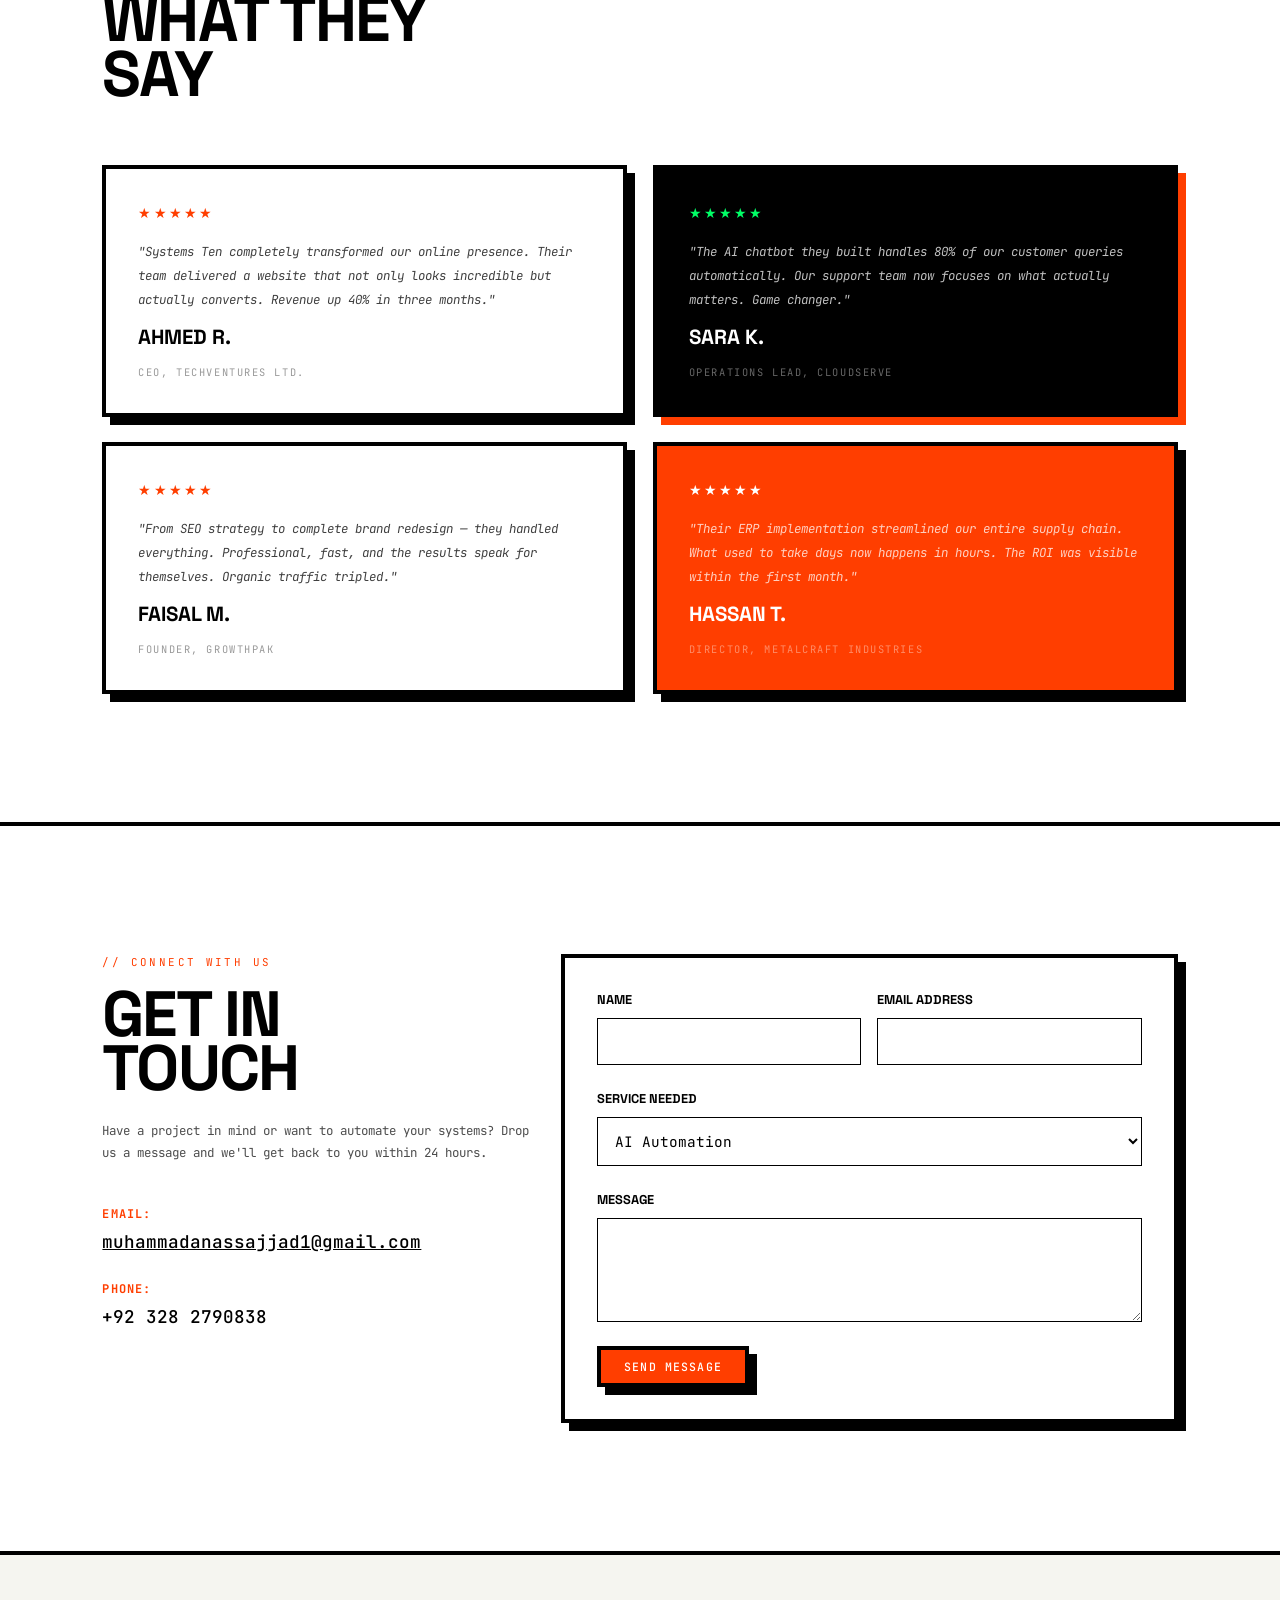
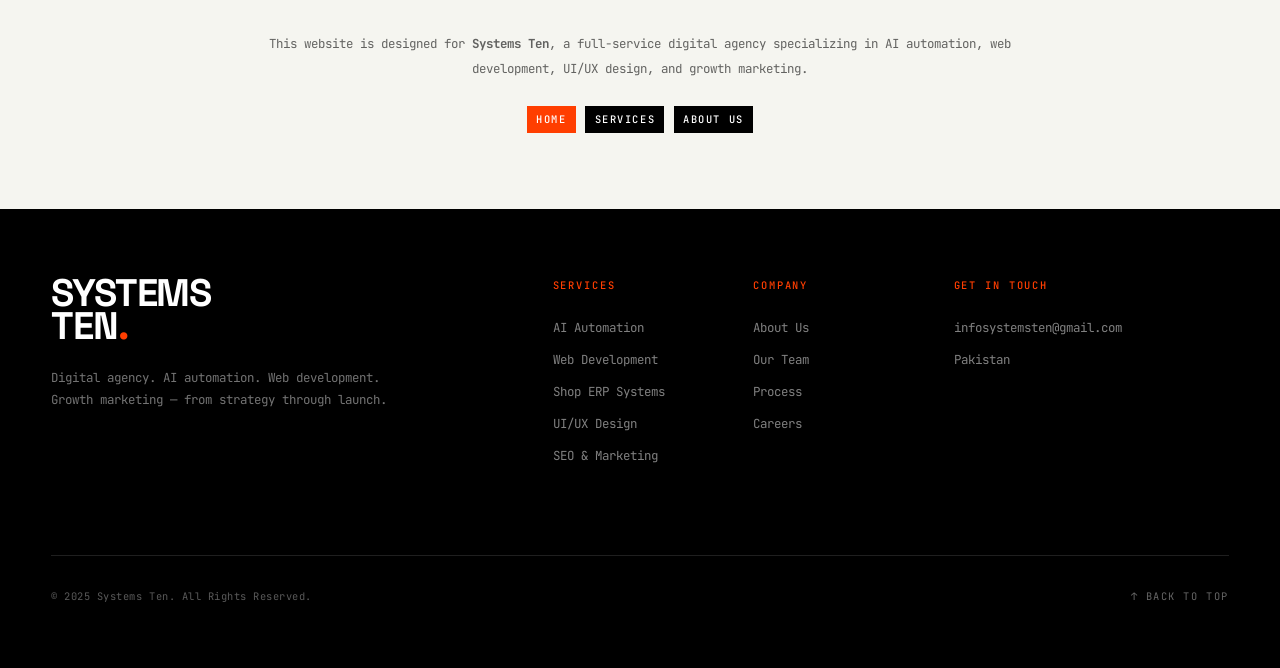
==== commit 5e61a1f9: "Add Allama Iqbal couplet to main hero section with Urdu typography" ====
--- a/index.html
+++ b/index.html
@@ -8,7 +8,7 @@
 <meta name="description" content="Systems Ten delivers AI automation, web development, UI/UX design, and growth marketing. We build systems that scale.">
 <link rel="preconnect" href="https://fonts.googleapis.com">
 <link rel="preconnect" href="https://fonts.gstatic.com" crossorigin>
-<link href="https://fonts.googleapis.com/css2?family=JetBrains+Mono:wght@400;500&family=Space+Grotesk:wght@400;700&display=swap" rel="stylesheet">
+<link href="https://fonts.googleapis.com/css2?family=JetBrains+Mono:wght@400;500&family=Noto+Nastaliq+Urdu:wght@400;700&family=Space+Grotesk:wght@400;700&display=swap" rel="stylesheet">
 <link rel="stylesheet" href="css/axis-industrial.css">
 <link rel="stylesheet" href="css/axis-main-page.css">
 
@@ -50,6 +50,18 @@
         <span class="line">Systems</span>
         <span class="line line--indent">That Scale<span class="accent-dot">.</span></span>
     </h1>
+    <div class="hero__shair-wrapper reveal">
+        <div class="hero__shair" dir="rtl" lang="ur">
+            <div class="hero__shair-header">
+                <span class="hero__shair-tag">// علامہ محمد اقبالؒ</span>
+                <span class="hero__shair-source">بالِ جبریل</span>
+            </div>
+            <div class="hero__shair-body">
+                <p class="hero__shair-verse">اٹھا نہ شیشہ گرانِ فرنگ کے احساں</p>
+                <p class="hero__shair-verse hero__shair-verse--sani">سفالِ ہند سے مینا و جام پیدا کر</p>
+            </div>
+        </div>
+    </div>
     <div class="hero__bottom">
         <p class="hero__desc reveal">We engineer digital solutions that automate workflows, accelerate growth, and transform businesses from the inside out.</p>
         <div class="hero__stats reveal">
--- a/css/axis-main-page.css
+++ b/css/axis-main-page.css
@@ -9,6 +9,99 @@
     background-image:
         linear-gradient(var(--ink) 1px, transparent 1px),
         linear-gradient(90deg, var(--ink) 1px, transparent 1px);
+}
+
+/* Hero — Urdu Poetry Card */
+.hero__shair-wrapper {
+    margin-bottom: 2.2rem;
+    position: relative;
+    z-index: 2;
+}
+
+.hero__shair {
+    display: inline-block;
+    background: var(--surface);
+    border: 2px solid var(--ink);
+    border-right: 5px solid var(--safety);
+    box-shadow: 6px 6px 0px var(--ink);
+    padding: 1.1rem 1.8rem 1.4rem;
+    max-width: 620px;
+    width: fit-content;
+    text-align: right;
+    direction: rtl;
+    transition: transform 0.2s ease, box-shadow 0.2s ease;
+}
+
+.hero__shair:hover {
+    transform: translate(-3px, -3px);
+    box-shadow: 8px 8px 0px var(--safety);
+}
+
+.hero__shair-header {
+    display: flex;
+    align-items: center;
+    justify-content: space-between;
+    gap: 1.5rem;
+    margin-bottom: 0.65rem;
+    padding-bottom: 0.45rem;
+    border-bottom: 1px dashed rgba(0, 0, 0, 0.15);
+    direction: rtl;
+}
+
+.hero__shair-tag {
+    font-family: 'Noto Nastaliq Urdu', 'JetBrains Mono', serif;
+    font-size: 0.88rem;
+    color: var(--safety);
+    font-weight: 700;
+}
+
+.hero__shair-source {
+    font-family: 'JetBrains Mono', monospace;
+    font-size: 0.68rem;
+    color: var(--muted);
+    letter-spacing: 0.12em;
+    text-transform: uppercase;
+}
+
+.hero__shair-body {
+    direction: rtl;
+    text-align: right;
+}
+
+.hero__shair-verse {
+    font-family: 'Noto Nastaliq Urdu', 'Jameel Noori Nastaleeq', 'Urdu Typesetting', Tahoma, serif;
+    font-size: clamp(1.15rem, 2.1vw, 1.55rem);
+    line-height: 2.3;
+    color: var(--ink);
+    font-weight: 700;
+    margin: 0;
+    letter-spacing: 0;
+}
+
+.hero__shair-verse--sani {
+    padding-right: 1.8rem;
+    color: #1a1a1a;
+}
+
+@media (max-width: 768px) {
+    .hero__shair-wrapper {
+        margin-bottom: 1.8rem;
+    }
+
+    .hero__shair {
+        width: 100%;
+        max-width: 100%;
+        padding: 0.9rem 1.2rem 1.1rem;
+    }
+
+    .hero__shair-verse {
+        font-size: 1.05rem;
+        line-height: 2.2;
+    }
+
+    .hero__shair-verse--sani {
+        padding-right: 1rem;
+    }
 }
 
 /* Bento Grid */
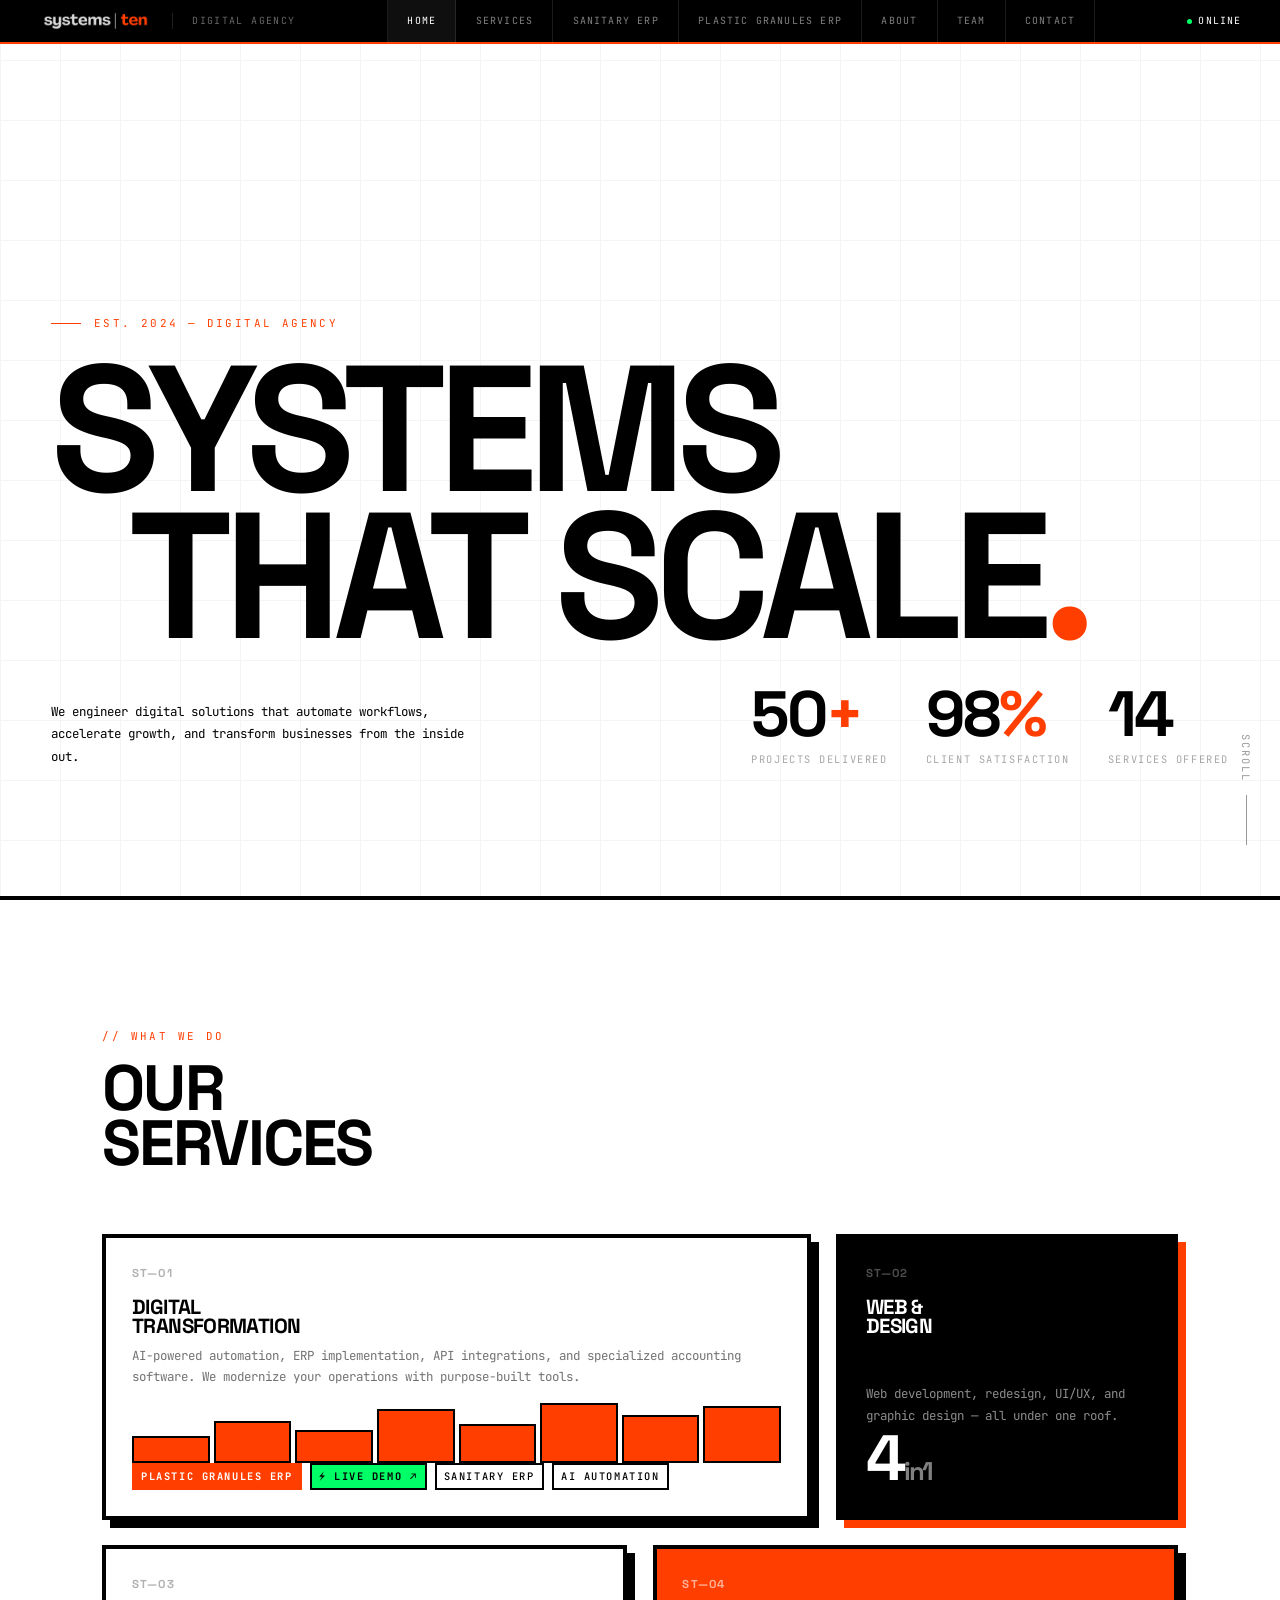
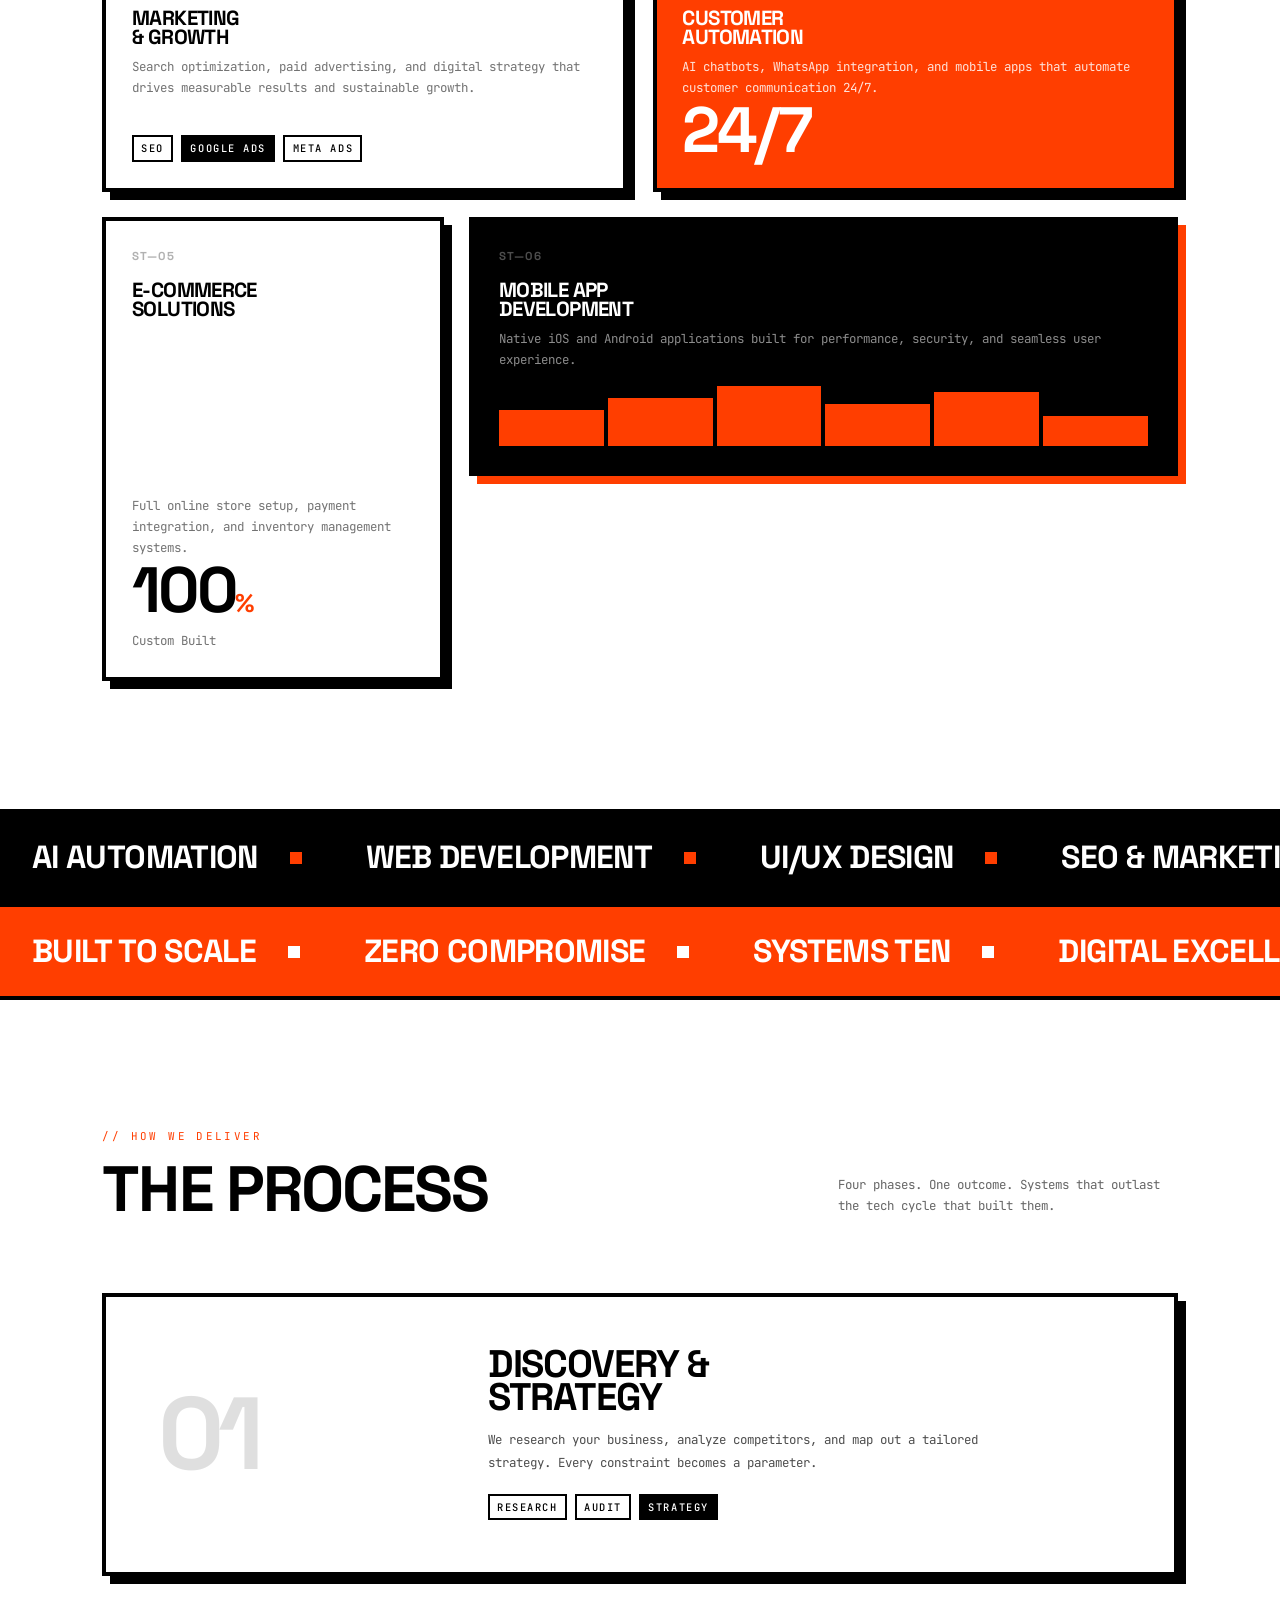
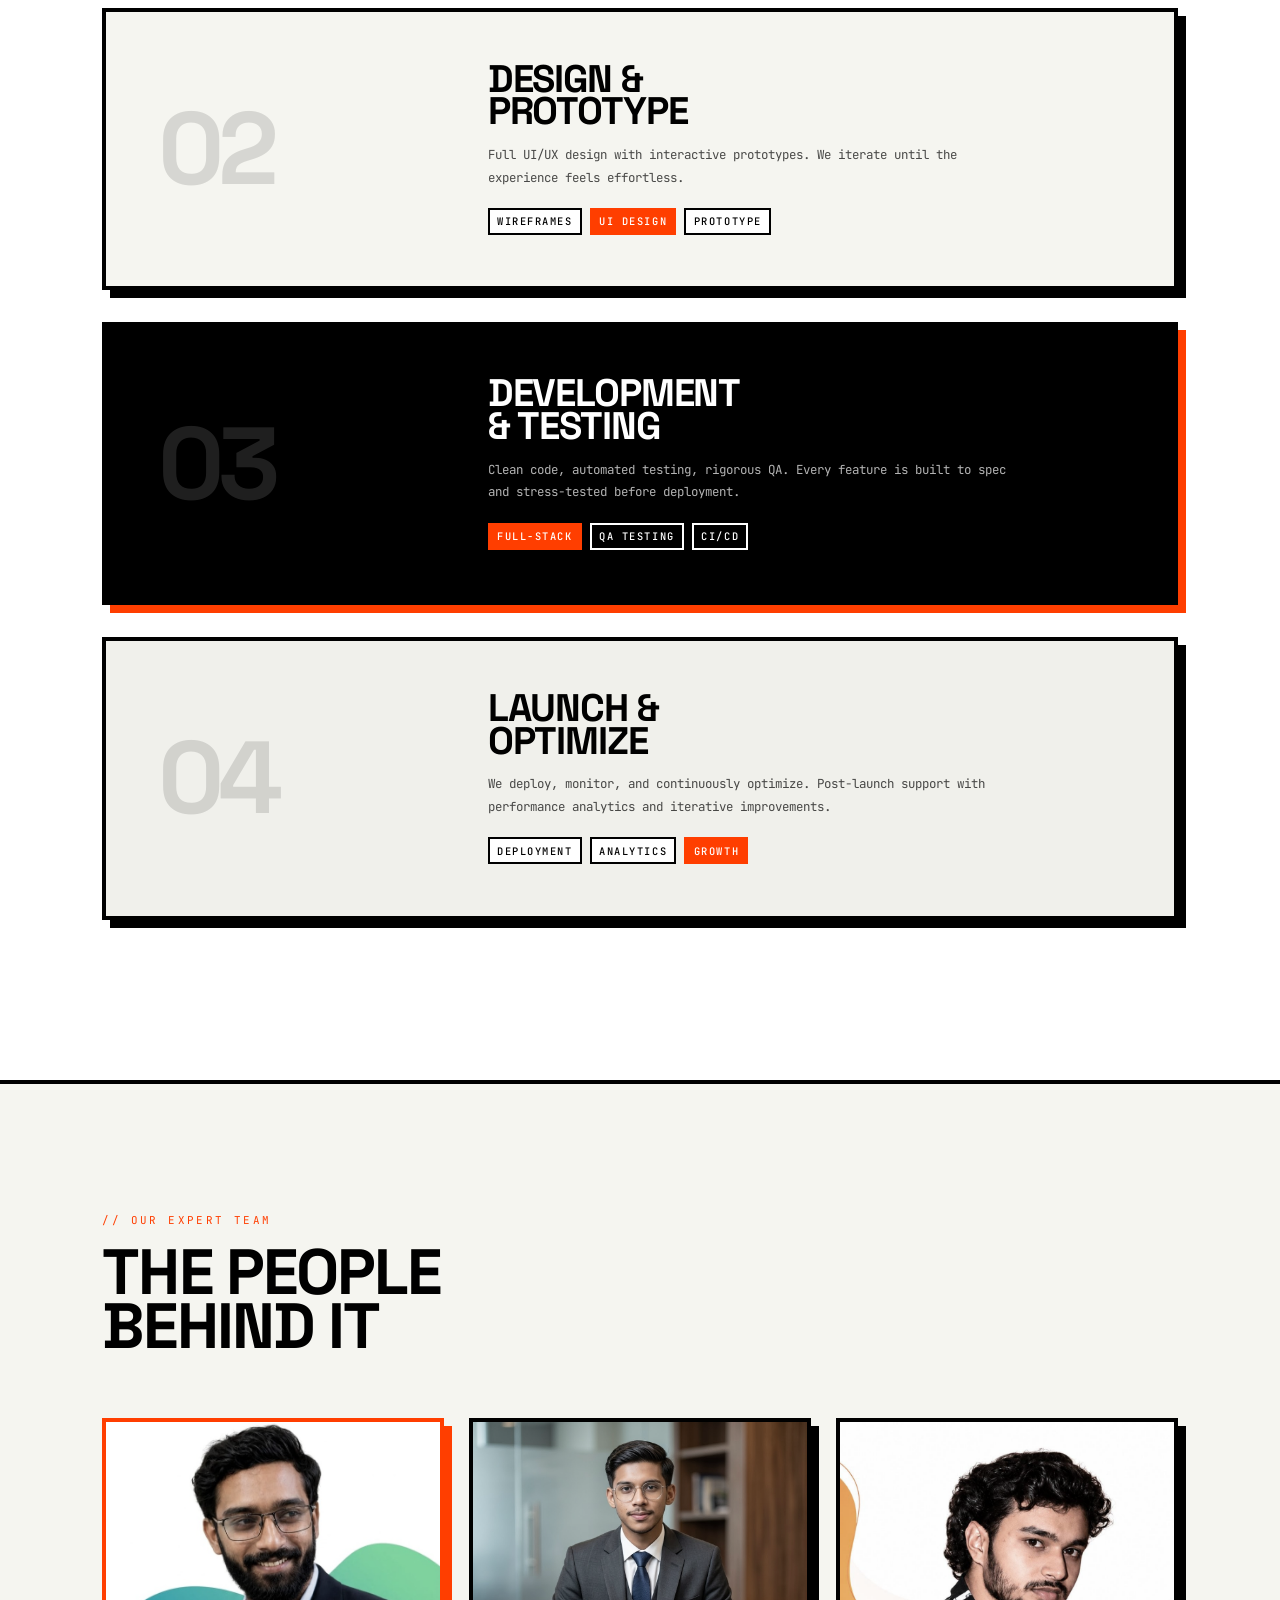
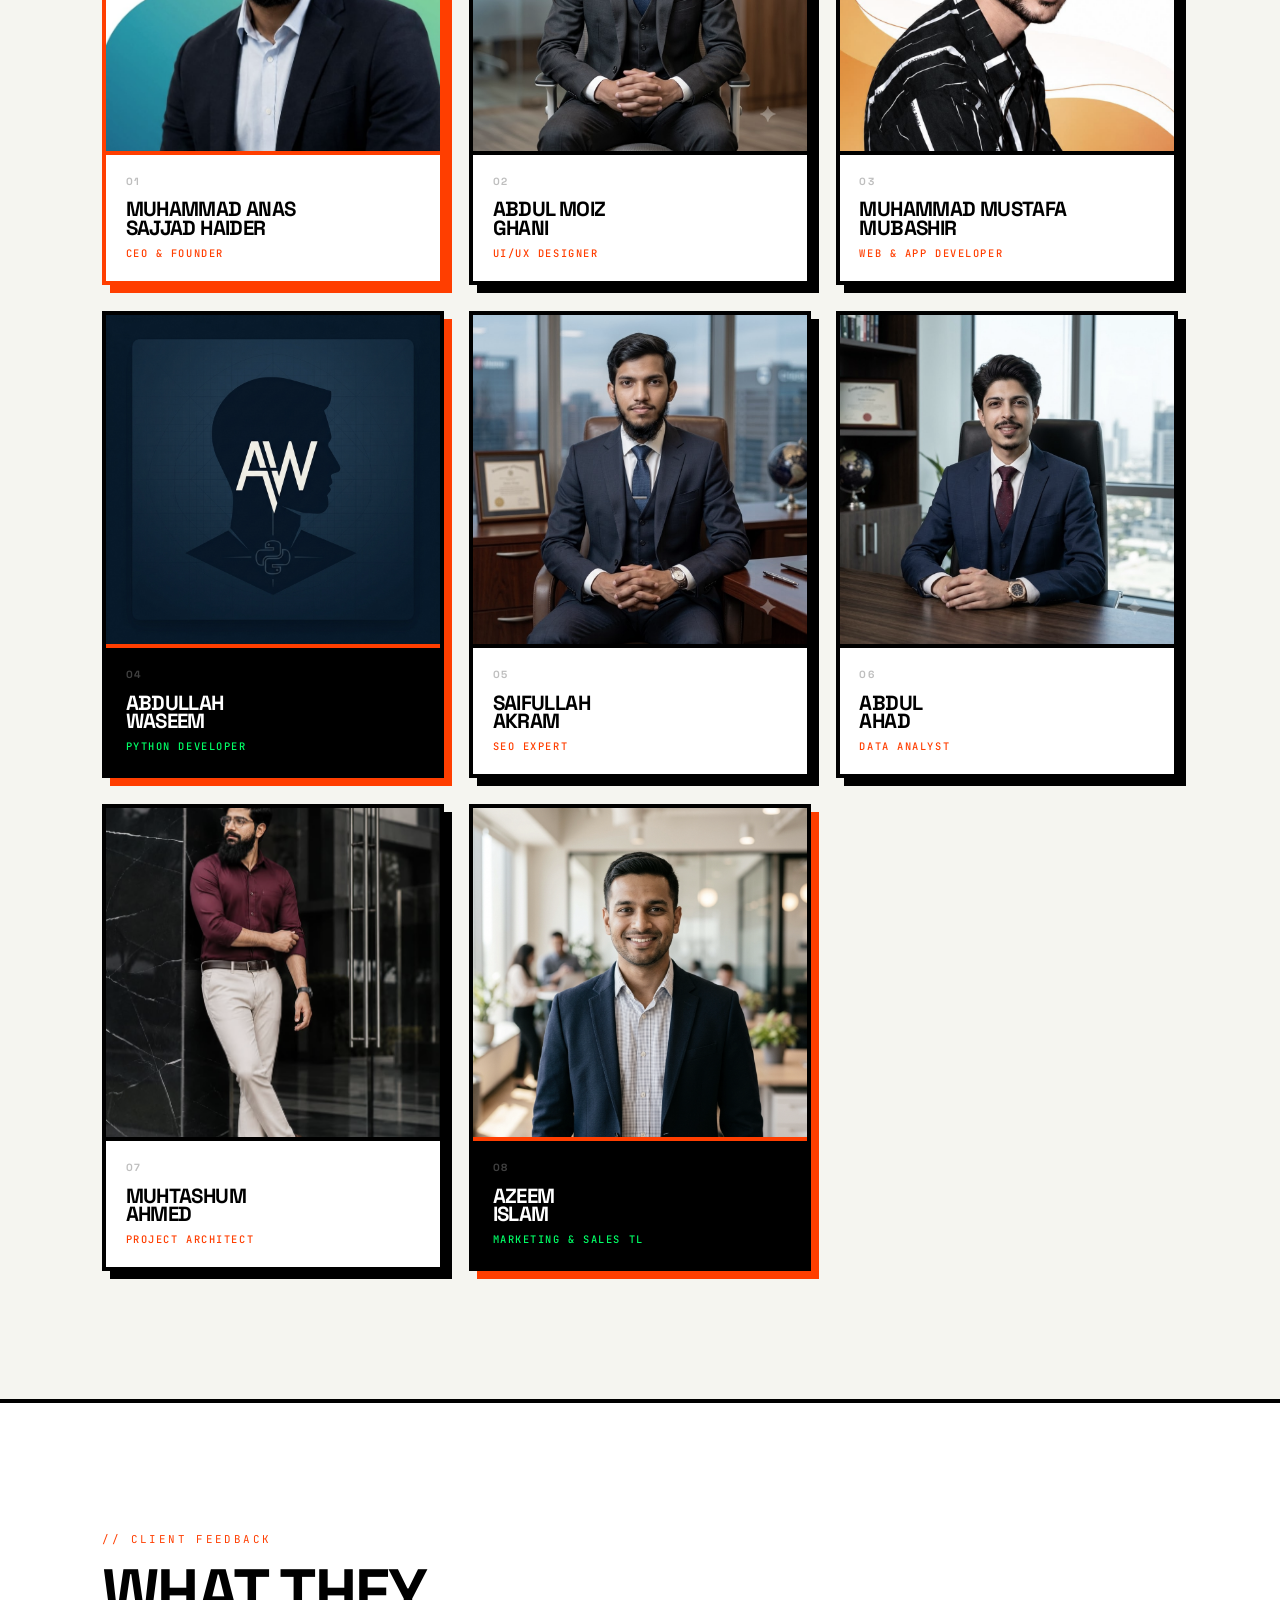
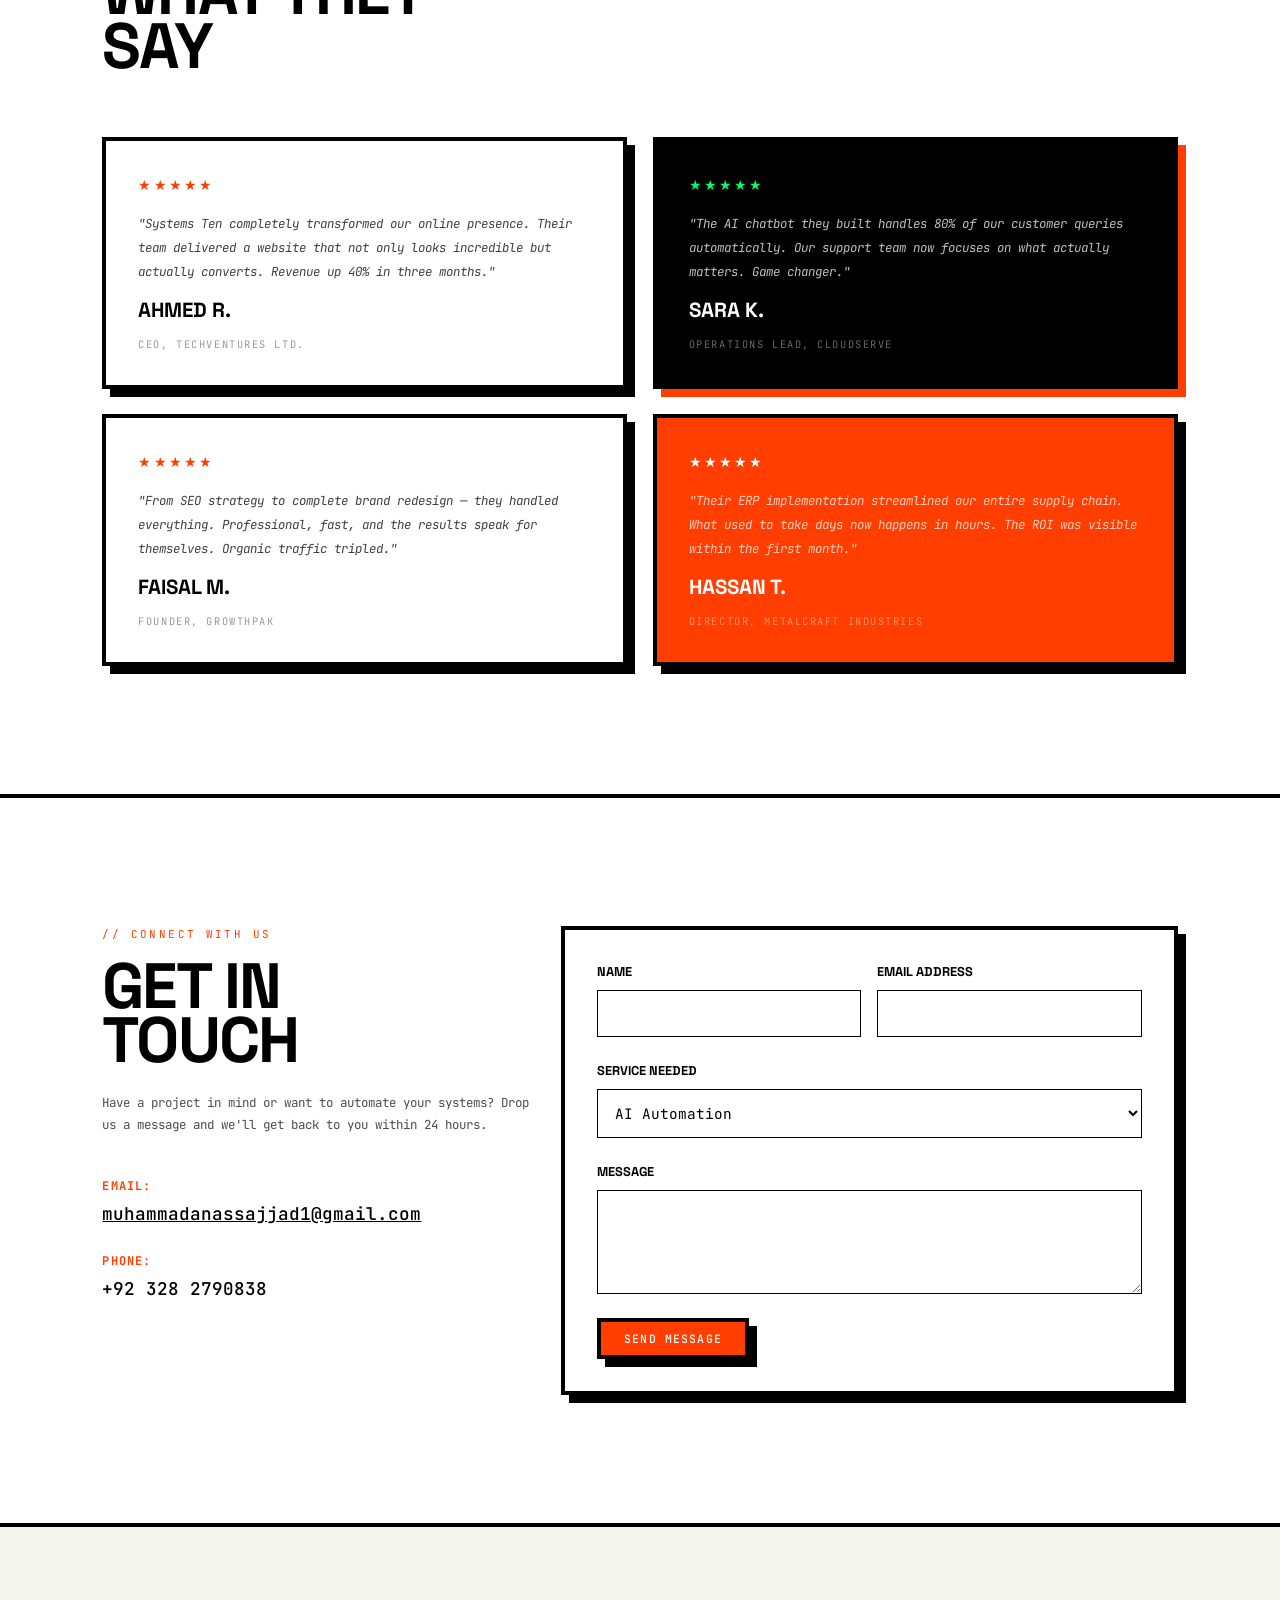
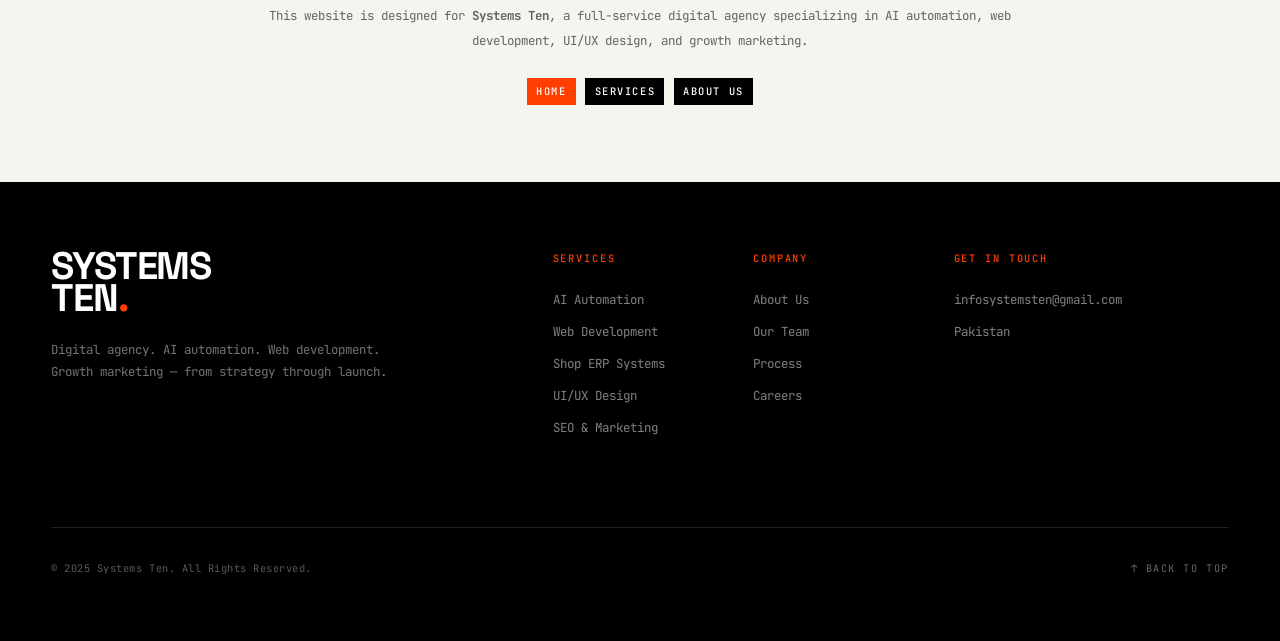
==== commit ddb0f400: "Revert "Add Allama Iqbal couplet to main hero section with Urdu typography" This reverts commit 5e61" ====
--- a/index.html
+++ b/index.html
@@ -8,7 +8,7 @@
 <meta name="description" content="Systems Ten delivers AI automation, web development, UI/UX design, and growth marketing. We build systems that scale.">
 <link rel="preconnect" href="https://fonts.googleapis.com">
 <link rel="preconnect" href="https://fonts.gstatic.com" crossorigin>
-<link href="https://fonts.googleapis.com/css2?family=JetBrains+Mono:wght@400;500&family=Noto+Nastaliq+Urdu:wght@400;700&family=Space+Grotesk:wght@400;700&display=swap" rel="stylesheet">
+<link href="https://fonts.googleapis.com/css2?family=JetBrains+Mono:wght@400;500&family=Space+Grotesk:wght@400;700&display=swap" rel="stylesheet">
 <link rel="stylesheet" href="css/axis-industrial.css">
 <link rel="stylesheet" href="css/axis-main-page.css">
 
@@ -50,18 +50,6 @@
         <span class="line">Systems</span>
         <span class="line line--indent">That Scale<span class="accent-dot">.</span></span>
     </h1>
-    <div class="hero__shair-wrapper reveal">
-        <div class="hero__shair" dir="rtl" lang="ur">
-            <div class="hero__shair-header">
-                <span class="hero__shair-tag">// علامہ محمد اقبالؒ</span>
-                <span class="hero__shair-source">بالِ جبریل</span>
-            </div>
-            <div class="hero__shair-body">
-                <p class="hero__shair-verse">اٹھا نہ شیشہ گرانِ فرنگ کے احساں</p>
-                <p class="hero__shair-verse hero__shair-verse--sani">سفالِ ہند سے مینا و جام پیدا کر</p>
-            </div>
-        </div>
-    </div>
     <div class="hero__bottom">
         <p class="hero__desc reveal">We engineer digital solutions that automate workflows, accelerate growth, and transform businesses from the inside out.</p>
         <div class="hero__stats reveal">
--- a/css/axis-main-page.css
+++ b/css/axis-main-page.css
@@ -9,99 +9,6 @@
     background-image:
         linear-gradient(var(--ink) 1px, transparent 1px),
         linear-gradient(90deg, var(--ink) 1px, transparent 1px);
-}
-
-/* Hero — Urdu Poetry Card */
-.hero__shair-wrapper {
-    margin-bottom: 2.2rem;
-    position: relative;
-    z-index: 2;
-}
-
-.hero__shair {
-    display: inline-block;
-    background: var(--surface);
-    border: 2px solid var(--ink);
-    border-right: 5px solid var(--safety);
-    box-shadow: 6px 6px 0px var(--ink);
-    padding: 1.1rem 1.8rem 1.4rem;
-    max-width: 620px;
-    width: fit-content;
-    text-align: right;
-    direction: rtl;
-    transition: transform 0.2s ease, box-shadow 0.2s ease;
-}
-
-.hero__shair:hover {
-    transform: translate(-3px, -3px);
-    box-shadow: 8px 8px 0px var(--safety);
-}
-
-.hero__shair-header {
-    display: flex;
-    align-items: center;
-    justify-content: space-between;
-    gap: 1.5rem;
-    margin-bottom: 0.65rem;
-    padding-bottom: 0.45rem;
-    border-bottom: 1px dashed rgba(0, 0, 0, 0.15);
-    direction: rtl;
-}
-
-.hero__shair-tag {
-    font-family: 'Noto Nastaliq Urdu', 'JetBrains Mono', serif;
-    font-size: 0.88rem;
-    color: var(--safety);
-    font-weight: 700;
-}
-
-.hero__shair-source {
-    font-family: 'JetBrains Mono', monospace;
-    font-size: 0.68rem;
-    color: var(--muted);
-    letter-spacing: 0.12em;
-    text-transform: uppercase;
-}
-
-.hero__shair-body {
-    direction: rtl;
-    text-align: right;
-}
-
-.hero__shair-verse {
-    font-family: 'Noto Nastaliq Urdu', 'Jameel Noori Nastaleeq', 'Urdu Typesetting', Tahoma, serif;
-    font-size: clamp(1.15rem, 2.1vw, 1.55rem);
-    line-height: 2.3;
-    color: var(--ink);
-    font-weight: 700;
-    margin: 0;
-    letter-spacing: 0;
-}
-
-.hero__shair-verse--sani {
-    padding-right: 1.8rem;
-    color: #1a1a1a;
-}
-
-@media (max-width: 768px) {
-    .hero__shair-wrapper {
-        margin-bottom: 1.8rem;
-    }
-
-    .hero__shair {
-        width: 100%;
-        max-width: 100%;
-        padding: 0.9rem 1.2rem 1.1rem;
-    }
-
-    .hero__shair-verse {
-        font-size: 1.05rem;
-        line-height: 2.2;
-    }
-
-    .hero__shair-verse--sani {
-        padding-right: 1rem;
-    }
 }
 
 /* Bento Grid */
